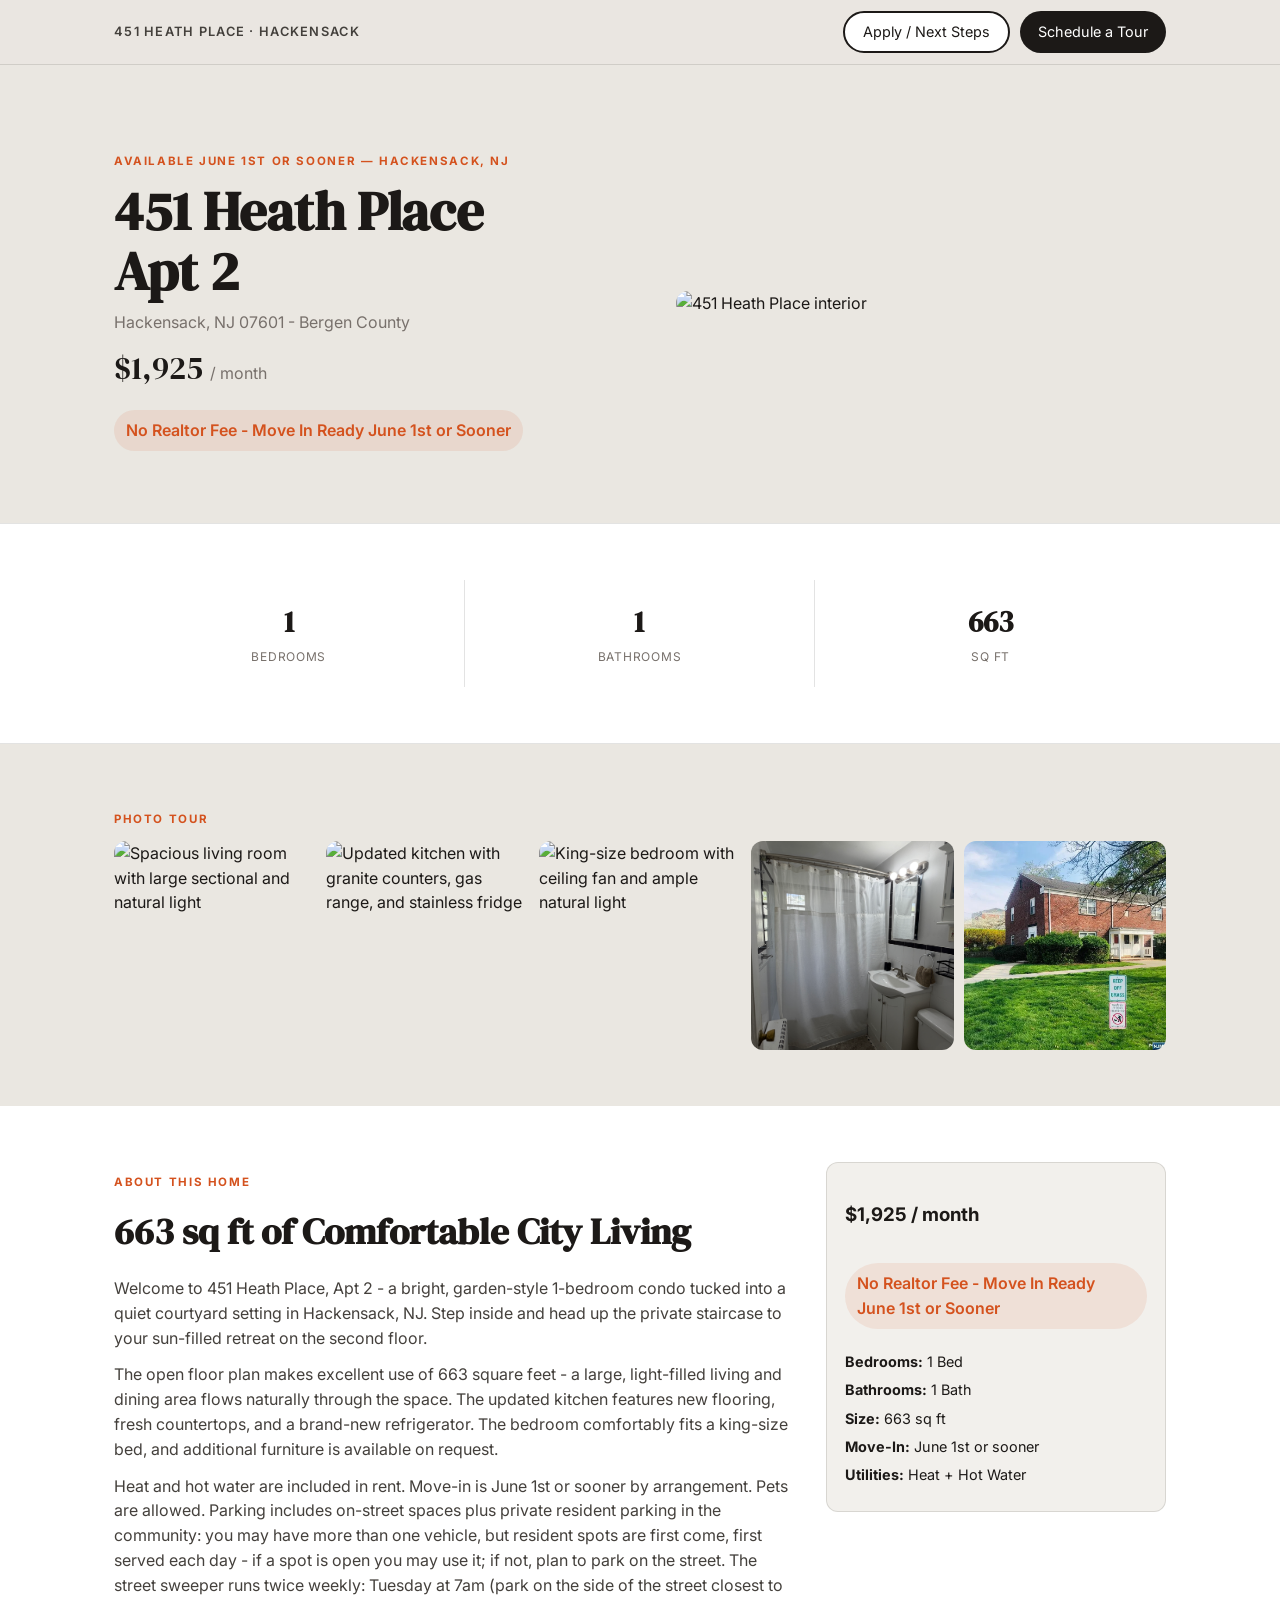
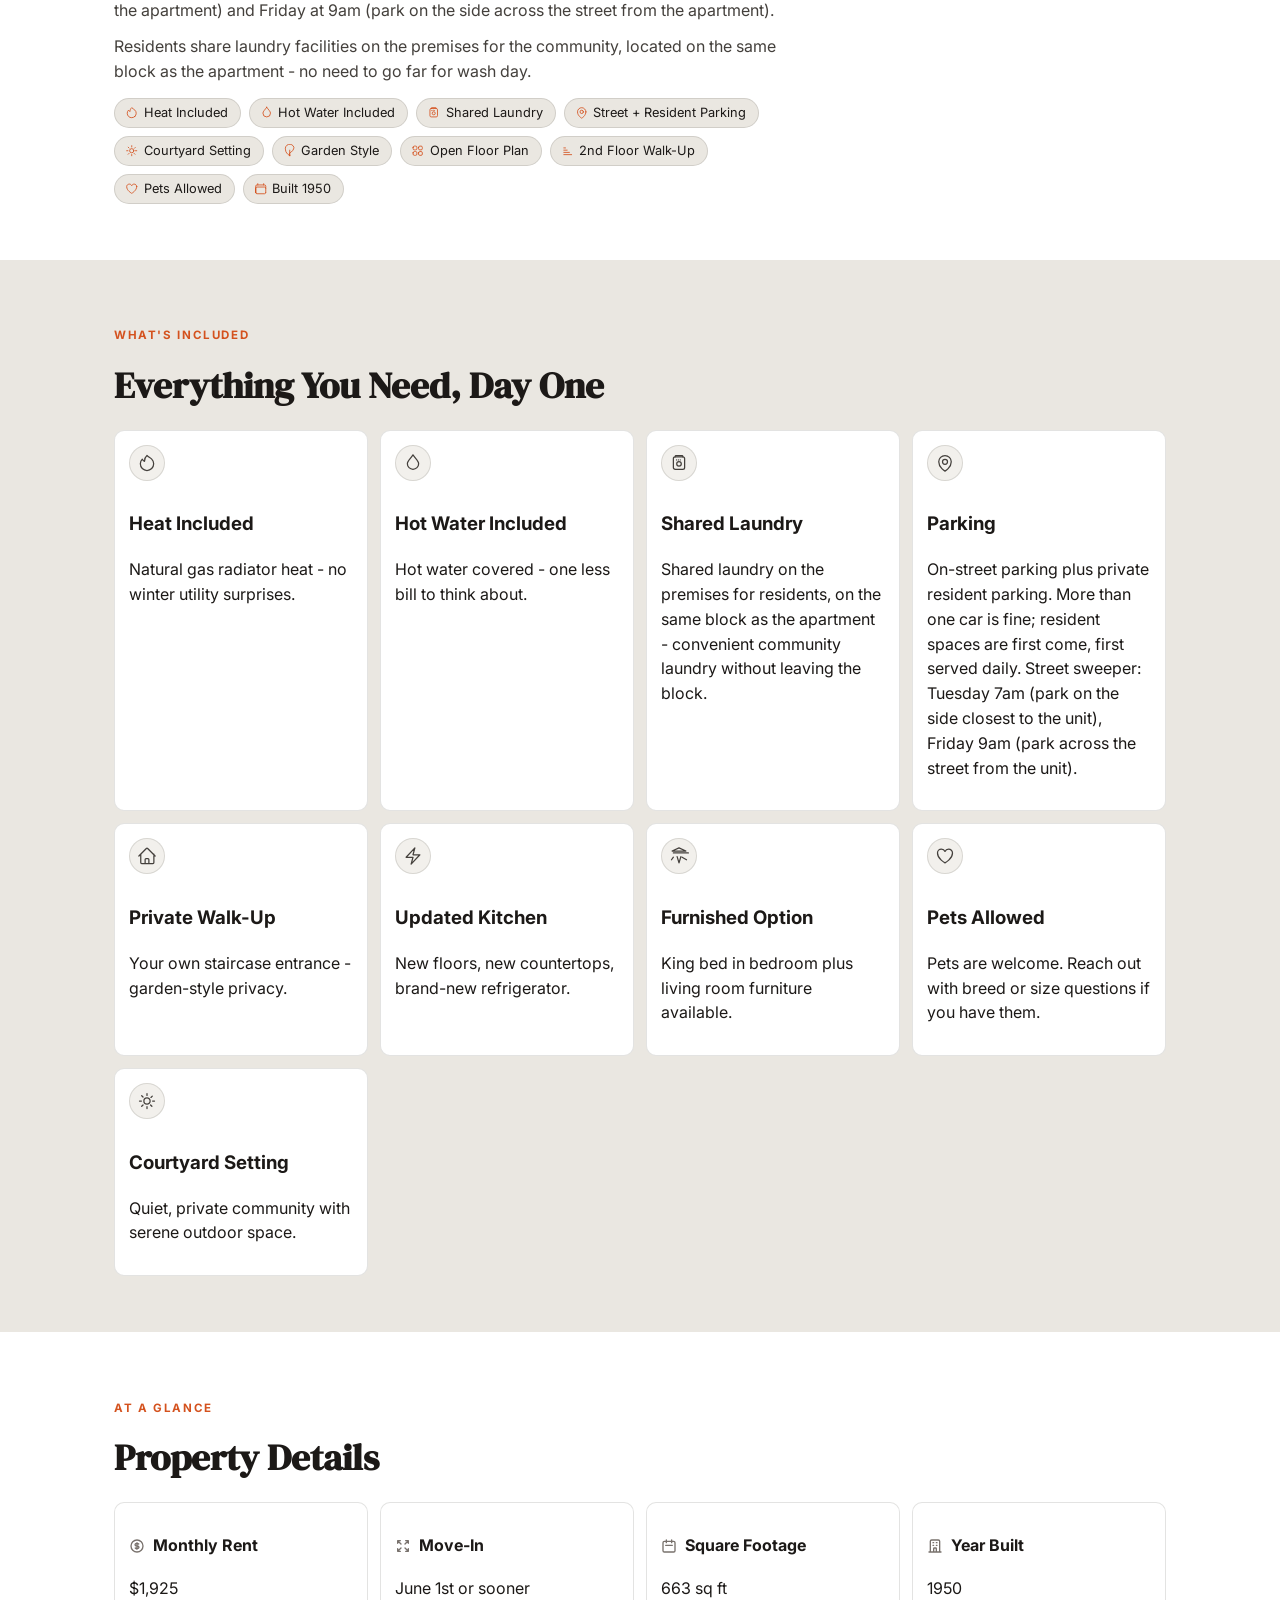
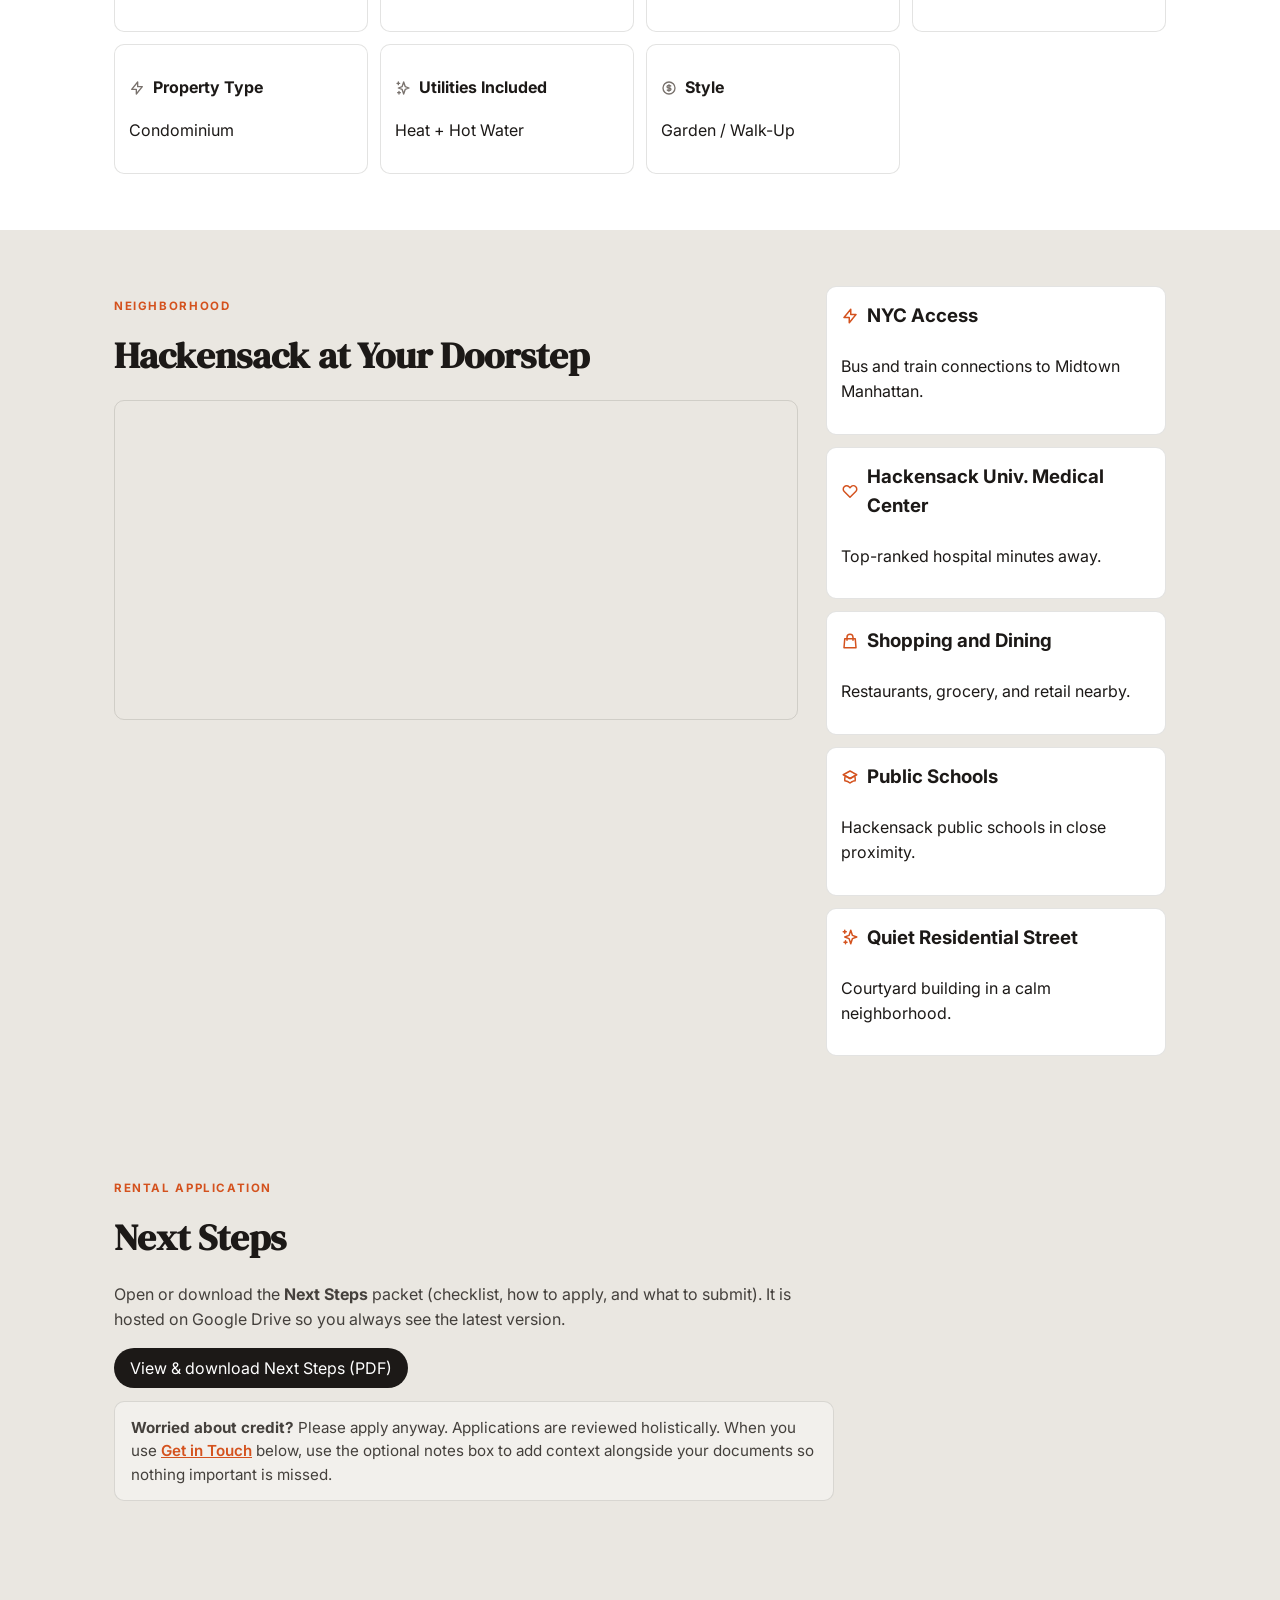
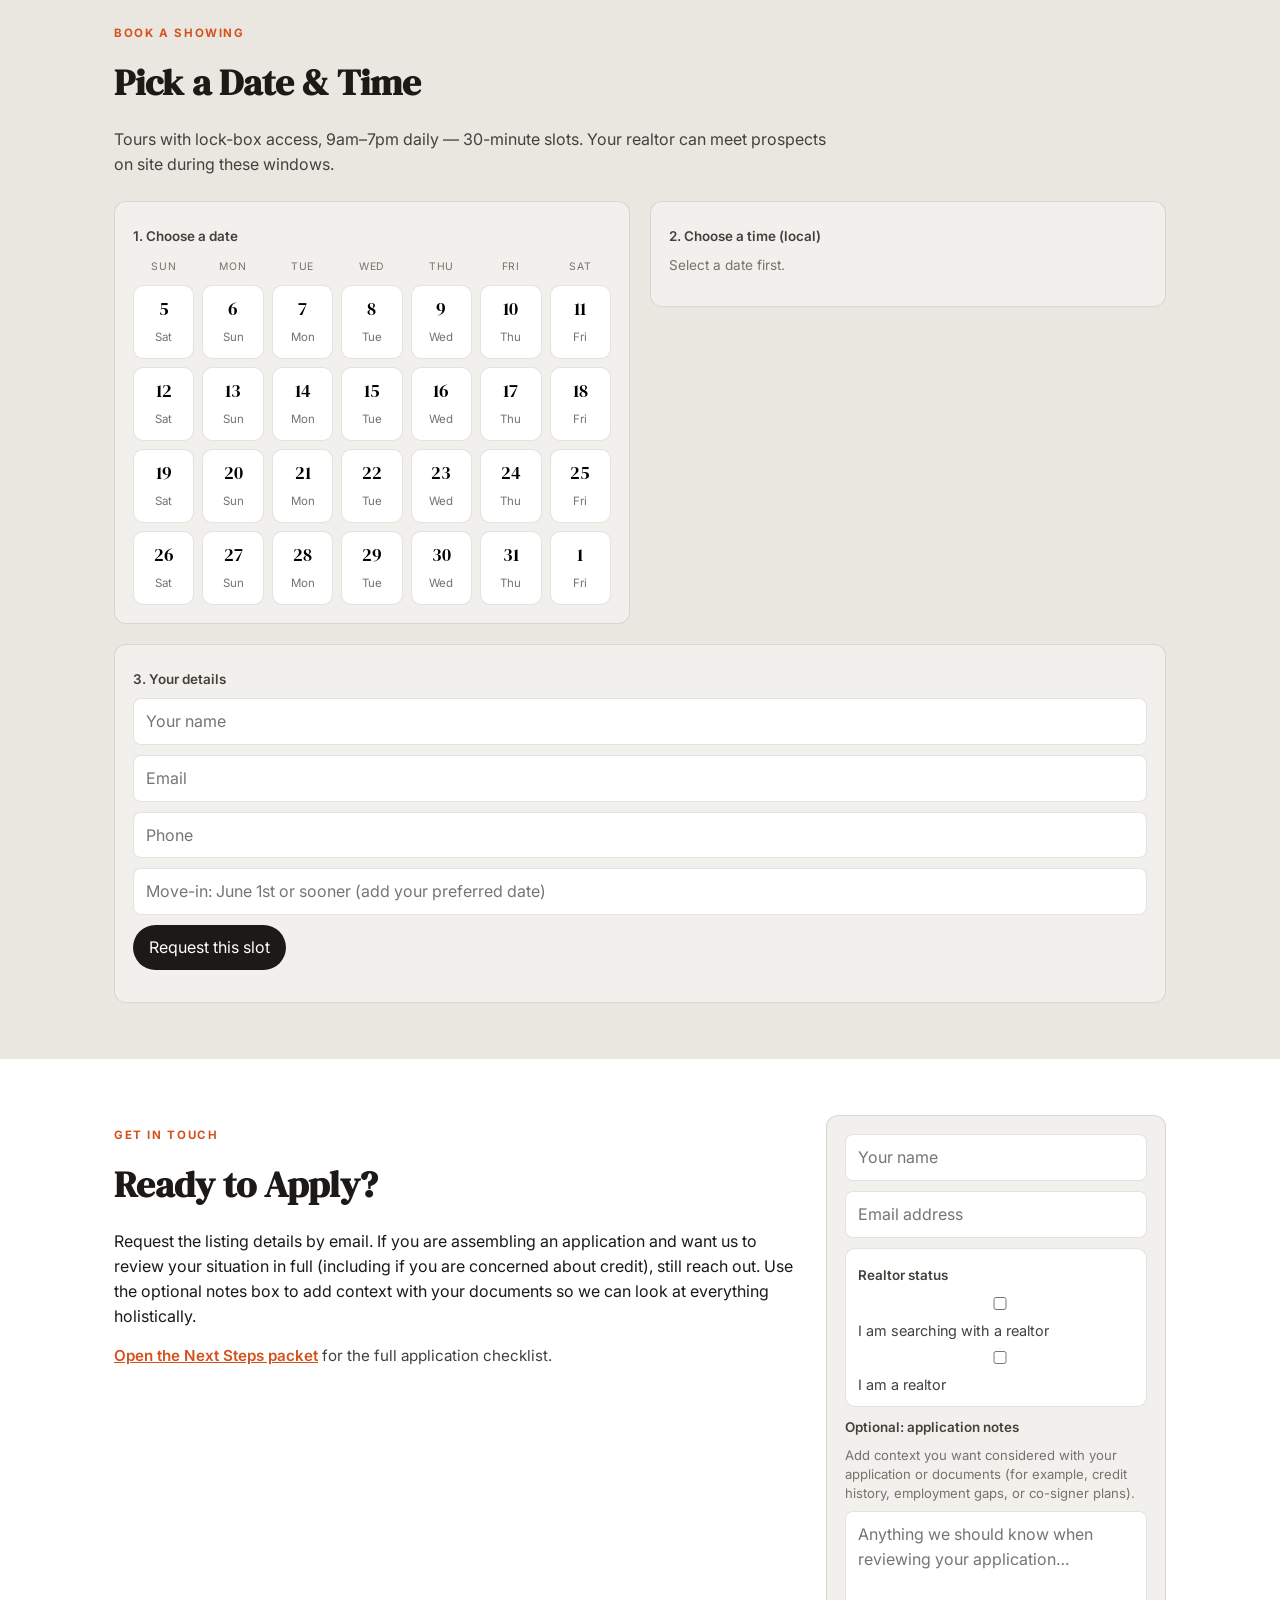
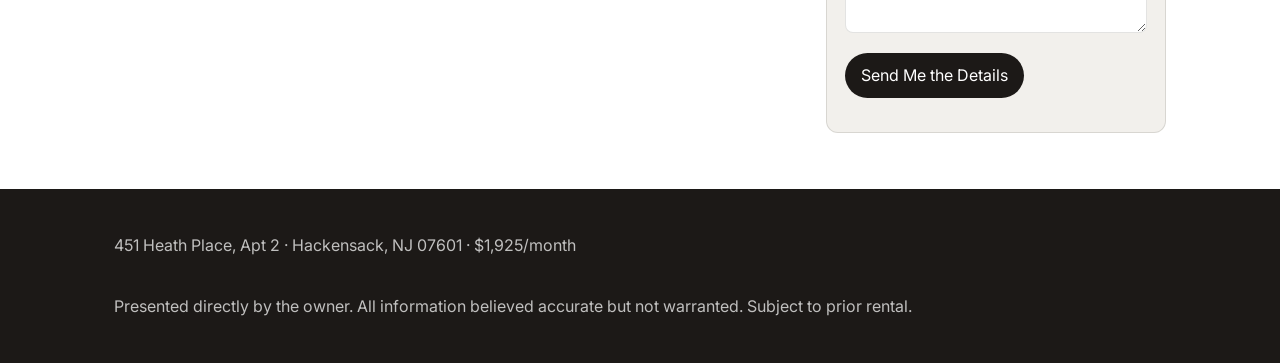
==== index.html @ 43ef0289 "Booking: surface Airtable errors, FormSubmit fallback, fix reveal observer. - Parse Worker/Airtable " ====
<!DOCTYPE html>
<html lang="en">
<head>
  <meta charset="UTF-8" />
  <meta name="viewport" content="width=device-width, initial-scale=1.0" />
  <title>451 Heath Place Apt 2 — Hackensack, NJ | 1BR for Rent</title>
  <meta name="description" content="1 bed / 1 bath rental in Hackensack, NJ. 663 sq ft at $1,925/mo." />
  <link rel="preconnect" href="https://fonts.googleapis.com" />
  <link rel="preconnect" href="https://fonts.gstatic.com" crossorigin />
  <link href="https://fonts.googleapis.com/css2?family=Inter:wght@300;400;500;600;700&family=DM+Serif+Display:ital@0;1&display=swap" rel="stylesheet" />
  <style>
:root {
  --cream: #eae7e1;
  --cream-mid: #f2f0ec;
  --white: #ffffff;
  --ink: #1c1917;
  --ink-mid: #44403c;
  --ink-muted: #78716c;
  --accent: #d4521e;
  --border: rgba(28, 25, 23, 0.12);
}

* { box-sizing: border-box; }
body {
  margin: 0;
  font-family: Inter, system-ui, sans-serif;
  background: var(--cream);
  color: var(--ink);
  line-height: 1.55;
}

.container { max-width: 1100px; margin: 0 auto; padding: 0 24px; }
.nav { position: sticky; top: 0; z-index: 5; background: rgba(234, 231, 225, 0.92); border-bottom: 1px solid var(--border); }
.nav-inner {
  min-height: 64px;
  display: flex;
  align-items: center;
  justify-content: space-between;
  gap: 16px;
  flex-wrap: wrap;
}
.nav-brand { font-size: 0.8rem; letter-spacing: 0.1em; text-transform: uppercase; color: var(--ink-mid); font-weight: 600; }
.nav-actions {
  display: flex;
  align-items: stretch;
  gap: 10px;
  flex-wrap: nowrap;
}
.nav-actions .btn {
  white-space: nowrap;
  display: inline-flex;
  align-items: center;
  justify-content: center;
  padding: 10px 18px;
  font-size: clamp(0.78rem, 0.35vw + 0.72rem, 0.9rem);
  line-height: 1.2;
  text-align: center;
}

section { padding: 56px 0; }
.hero { padding-top: 76px; }
.hero-grid { display: grid; grid-template-columns: 1.1fr 1fr; gap: 24px; align-items: center; }
.hero h1 { font-family: "DM Serif Display", serif; font-size: clamp(2rem, 5vw, 3.4rem); margin: 0 0 8px; line-height: 1.1; }
.subhead { color: var(--ink-muted); margin: 0 0 10px; }
.price { font-family: "DM Serif Display", serif; font-size: 2rem; margin: 0; }
.price span { font-family: Inter, system-ui, sans-serif; font-size: 1rem; color: var(--ink-muted); }
.offer, .offer-sm { display: inline-block; background: rgba(212, 82, 30, 0.1); color: var(--accent); padding: 8px 12px; border-radius: 999px; font-weight: 600; }
.hero-image img, .photo-grid img { width: 100%; height: 100%; object-fit: cover; border-radius: 12px; }

/* Animation primitives restored from original page */
.reveal {
  opacity: 0;
  transform: translateY(24px);
  transition: opacity .75s cubic-bezier(.16,1,.3,1), transform .75s cubic-bezier(.16,1,.3,1);
}
.reveal.visible { opacity: 1; transform: translateY(0); }
.reveal-delay-1 { transition-delay: .08s; }
.reveal-delay-2 { transition-delay: .16s; }
.reveal-delay-3 { transition-delay: .24s; }
.reveal-delay-4 { transition-delay: .32s; }

@keyframes heroFadeUp {
  from { opacity: 0; transform: translateY(20px); }
  to { opacity: 1; transform: translateY(0); }
}
@keyframes heroFadeIn {
  from { opacity: 0; }
  to { opacity: 1; }
}
.h-anim-1 { animation: heroFadeUp .8s cubic-bezier(.16,1,.3,1) .1s both; }
.h-anim-2 { animation: heroFadeUp .8s cubic-bezier(.16,1,.3,1) .22s both; }
.h-anim-3 { animation: heroFadeUp .8s cubic-bezier(.16,1,.3,1) .34s both; }
.h-anim-4 { animation: heroFadeUp .8s cubic-bezier(.16,1,.3,1) .46s both; }
.h-anim-img { animation: heroFadeIn 1.1s cubic-bezier(.16,1,.3,1) .2s both; }

.eyebrow { text-transform: uppercase; letter-spacing: 0.14em; font-size: 0.72rem; color: var(--accent); font-weight: 700; }
h2 { font-family: "DM Serif Display", serif; font-size: clamp(1.6rem, 3vw, 2.3rem); margin: 8px 0 16px; }

.stats { background: var(--white); border-top: 1px solid var(--border); border-bottom: 1px solid var(--border); }
.stats-grid { display: grid; grid-template-columns: repeat(3, 1fr); text-align: center; }
.stats-grid article { padding: 20px 8px; border-right: 1px solid var(--border); }
.stats-grid article:last-child { border-right: none; }
.stats-grid h3 { margin: 0; font-size: 1.8rem; font-family: "DM Serif Display", serif; }
.stats-grid p { margin: 4px 0 0; text-transform: uppercase; letter-spacing: 0.06em; font-size: 0.75rem; color: var(--ink-muted); }

.photo-grid { display: grid; grid-template-columns: repeat(5, 1fr); gap: 10px; }
.photo-cell { min-height: 150px; }

.alt { background: var(--white); }
.two-col { display: grid; grid-template-columns: 1fr 340px; gap: 28px; align-items: start; }
.card { background: var(--cream-mid); border: 1px solid var(--border); border-radius: 12px; padding: 18px; }
.stack p { margin: 0 0 12px; color: var(--ink-mid); }
.stack-note { margin: 12px 0 0; font-size: 0.95rem; color: var(--ink-mid); }
.stack-note a { color: var(--accent); font-weight: 600; }
.chips { display: flex; flex-wrap: wrap; gap: 8px; margin-top: 14px; }
.chip {
  display: inline-flex;
  align-items: center;
  gap: 0.4em;
  border: 1px solid var(--border);
  border-radius: 999px;
  padding: 6px 12px 6px 10px;
  font-size: 0.8rem;
  background: var(--cream);
  max-width: 100%;
}
.chip-icon {
  display: inline-flex;
  flex-shrink: 0;
  width: 1.05em;
  height: 1.05em;
  align-items: center;
  justify-content: center;
  color: var(--accent);
}
.chip-icon svg { width: 100%; height: 100%; }
.chip-text { line-height: 1.25; }
.stack-sm p { margin: 6px 0; font-size: 0.9rem; }

.feature-grid, .detail-grid, .location-list { display: grid; gap: 12px; }
.feature-grid { grid-template-columns: repeat(auto-fit, minmax(220px, 1fr)); }
.detail-grid { grid-template-columns: repeat(auto-fit, minmax(220px, 1fr)); }
.feature-card, .detail-card, .location-card {
  background: var(--white);
  border: 1px solid var(--border);
  border-radius: 10px;
  padding: 14px;
}
.feat-icon-wrap {
  width: 36px;
  height: 36px;
  border-radius: 999px;
  border: 1px solid var(--border);
  display: inline-flex;
  align-items: center;
  justify-content: center;
  margin-bottom: 10px;
  background: var(--cream-mid);
}
.feat-icon-wrap svg { width: 20px; height: 20px; color: var(--ink-mid); }
.detail-card strong { display: inline-flex; align-items: center; gap: 8px; }
.detail-icon { display: inline-flex; color: var(--ink-muted); }
.detail-icon svg { width: 16px; height: 16px; }
.location-card h3 { display: inline-flex; align-items: center; gap: 8px; margin: 0 0 8px; }
.loc-icon { display: inline-flex; color: var(--accent); }
.loc-icon svg { width: 18px; height: 18px; }

.map { width: 100%; min-height: 320px; border: 1px solid var(--border); border-radius: 10px; }
form input,
form textarea { width: 100%; margin-bottom: 10px; padding: 10px 12px; border-radius: 8px; border: 1px solid var(--border); font: inherit; }
form textarea { min-height: 96px; resize: vertical; }
.field-label { margin: 6px 0 8px; font-size: 0.84rem; font-weight: 600; color: var(--ink-mid); }
.field-hint { margin: 0 0 8px; font-size: 0.82rem; color: var(--ink-muted); line-height: 1.45; }
.application-context-block { margin-bottom: 4px; }
.next-steps-actions { margin: 8px 0 20px; }
.application-credit-note {
  max-width: 720px;
  margin: 0;
  padding: 14px 16px;
  border-radius: 10px;
  border: 1px solid var(--border);
  background: var(--cream-mid);
  color: var(--ink-mid);
  font-size: 0.95rem;
}
.application-credit-note a { color: var(--accent); font-weight: 600; }
.realtor-options { border: 1px solid var(--border); border-radius: 10px; padding: 10px 12px; margin-bottom: 10px; background: var(--white); }
.realtor-options label { display: block; font-size: 0.9rem; margin-bottom: 6px; color: var(--ink-mid); }
.realtor-options label:last-child { margin-bottom: 0; }
.realtor-options input[type="checkbox"] { margin-right: 8px; }
.realtor-contact-fields { border: 1px solid var(--border); border-radius: 10px; padding: 10px 12px; margin-bottom: 10px; background: var(--white); }
.hidden { display: none; }

.btn {
  border: none;
  border-radius: 999px;
  font-weight: 600;
  padding: 10px 16px;
  text-decoration: none;
  cursor: pointer;
  font: inherit;
}
.btn-dark {
  background: var(--ink);
  color: var(--white);
}
.btn-dark:hover { background: #292524; }
.btn-outline {
  background: var(--white);
  color: var(--ink);
  border: 2px solid var(--ink);
}
.btn-outline:hover {
  background: var(--cream-mid);
  border-color: var(--ink-mid);
  color: var(--ink-mid);
}

/* Showing scheduler */
.booking-lede { color: var(--ink-mid); margin: 0 0 24px; max-width: 720px; }
.booking-layout {
  display: grid;
  grid-template-columns: 1fr 1fr;
  gap: 20px;
  align-items: start;
}
.booking-form-card { grid-column: 1 / -1; }
.booking-calendar-card,
.booking-slots-card,
.booking-form-card { min-width: 0; }
.booking-date-grid {
  display: grid;
  grid-template-columns: repeat(7, 1fr);
  gap: 8px;
}
.booking-date-grid .booking-dow {
  font-size: 0.65rem;
  text-transform: uppercase;
  letter-spacing: 0.08em;
  color: var(--ink-muted);
  text-align: center;
  padding: 4px 0 2px;
}
.booking-date-btn {
  border: 1px solid var(--border);
  border-radius: 10px;
  background: var(--white);
  padding: 10px 6px;
  cursor: pointer;
  font: inherit;
  transition: border-color .2s, background .2s;
}
.booking-date-btn:hover { border-color: var(--accent); }
.booking-date-btn.selected {
  border-color: var(--accent);
  background: rgba(212, 82, 30, 0.08);
  font-weight: 600;
}
.booking-date-btn .booking-day-num { display: block; font-size: 1.1rem; font-family: "DM Serif Display", serif; }
.booking-date-btn .booking-day-wd { font-size: 0.72rem; color: var(--ink-muted); }
.booking-slot-grid {
  display: grid;
  grid-template-columns: repeat(auto-fill, minmax(120px, 1fr));
  gap: 8px;
}
.booking-slot-btn {
  border: 1px solid var(--border);
  border-radius: 999px;
  background: var(--white);
  padding: 8px 12px;
  cursor: pointer;
  font-size: 0.85rem;
  transition: border-color .2s, background .2s;
}
.booking-slot-btn:hover { border-color: var(--accent); }
.booking-slot-btn.selected {
  border-color: var(--accent);
  background: var(--ink);
  color: var(--white);
}
.booking-hint { font-size: 0.85rem; color: var(--ink-muted); margin: 0 0 12px; }
.booking-status { margin-top: 12px; font-size: 0.9rem; color: var(--ink-mid); }
.booking-proxy-note {
  margin-top: 12px;
  font-size: 0.85rem;
  color: var(--ink-muted);
  padding: 10px 12px;
  border-radius: 8px;
  border: 1px dashed var(--border);
  background: var(--cream-mid);
}

footer { background: var(--ink); color: rgba(255, 255, 255, 0.72); padding: 28px 0; }
.footer-grid { display: grid; gap: 4px; }

@media (max-width: 900px) {
  .hero-grid, .two-col { grid-template-columns: 1fr; }
  .photo-grid { grid-template-columns: repeat(2, 1fr); }
  .stats-grid { grid-template-columns: 1fr; }
  .stats-grid article { border-right: none; border-bottom: 1px solid var(--border); }
  .stats-grid article:last-child { border-bottom: none; }
  .booking-layout { grid-template-columns: 1fr; }
  .booking-date-grid { grid-template-columns: repeat(4, 1fr); }
}

@media (max-width: 720px) {
  .nav-inner {
    flex-direction: column;
    align-items: stretch;
    gap: 12px;
    padding-top: 12px;
    padding-bottom: 12px;
  }
  .nav-brand { text-align: center; }
  .nav-actions {
    flex-direction: column;
    width: 100%;
    flex-wrap: nowrap;
  }
  .nav-actions .btn {
    width: 100%;
    min-height: 44px;
  }
}

@media (prefers-reduced-motion: reduce) {
  .reveal,
  .h-anim-1,
  .h-anim-2,
  .h-anim-3,
  .h-anim-4,
  .h-anim-img {
    animation: none !important;
    transition: none !important;
    opacity: 1 !important;
    transform: none !important;
  }
}

  </style>
</head>
<body>
  <nav class="nav">
    <div class="container nav-inner">
      <span class="nav-brand">451 Heath Place · Hackensack</span>
      <div class="nav-actions">
        <a class="btn btn-outline" href="#next-steps">Apply / Next Steps</a>
        <a class="btn btn-dark" href="#schedule-showing">Schedule a Tour</a>
      </div>
    </div>
  </nav>

  <section class="hero">
    <div class="container hero-grid">
      <div>
        <p class="eyebrow h-anim-1">Available June 1st or sooner — Hackensack, NJ</p>
        <h1 class="h-anim-2">451 Heath Place<br />Apt 2</h1>
        <p class="subhead h-anim-3">Hackensack, NJ 07601 - Bergen County</p>
        <p class="price h-anim-4">$1,925 <span>/ month</span></p>
        <p class="offer h-anim-4">No Realtor Fee - Move In Ready June 1st or Sooner</p>
      </div>
      <div class="hero-image h-anim-img">
        <img src="images/hero.jpg" alt="451 Heath Place interior" />
      </div>
    </div>
  </section>

  <section class="stats">
    <div class="container stats-grid reveal">
      <article><h3>1</h3><p>Bedrooms</p></article>
      <article><h3>1</h3><p>Bathrooms</p></article>
      <article><h3>663</h3><p>Sq Ft</p></article>
    </div>
  </section>

  <section>
    <div class="container">
      <p class="eyebrow">Photo Tour</p>
      <div class="photo-grid reveal reveal-delay-1"><div class="photo-cell"><img src="images/photo1.jpg" alt="Spacious living room with large sectional and natural light" /></div><div class="photo-cell"><img src="images/photo2.jpg" alt="Updated kitchen with granite counters, gas range, and stainless fridge" /></div><div class="photo-cell"><img src="images/photo3.jpg" alt="King-size bedroom with ceiling fan and ample natural light" /></div><div class="photo-cell"><img src="images/photo4.jpg" alt="Full bathroom with tub/shower, vanity, and classic black-and-white tile" /></div><div class="photo-cell"><img src="images/photo5.jpg" alt="Classic brick building exterior with lush courtyard lawn" /></div></div>
    </div>
  </section>

  <section class="alt">
    <div class="container two-col reveal">
      <div>
        <p class="eyebrow">About This Home</p>
        <h2>663 sq ft of Comfortable City Living</h2>
        <div class="stack"><p>Welcome to 451 Heath Place, Apt 2 - a bright, garden-style 1-bedroom condo tucked into a quiet courtyard setting in Hackensack, NJ. Step inside and head up the private staircase to your sun-filled retreat on the second floor.</p><p>The open floor plan makes excellent use of 663 square feet - a large, light-filled living and dining area flows naturally through the space. The updated kitchen features new flooring, fresh countertops, and a brand-new refrigerator. The bedroom comfortably fits a king-size bed, and additional furniture is available on request.</p><p>Heat and hot water are included in rent. Move-in is June 1st or sooner by arrangement. Pets are allowed. Parking includes on-street spaces plus private resident parking in the community: you may have more than one vehicle, but resident spots are first come, first served each day - if a spot is open you may use it; if not, plan to park on the street. The street sweeper runs twice weekly: Tuesday at 7am (park on the side of the street closest to the apartment) and Friday at 9am (park on the side across the street from the apartment).</p><p>Residents share laundry facilities on the premises for the community, located on the same block as the apartment - no need to go far for wash day.</p></div>
        <div class="chips"><span class="chip"><span class="chip-icon" aria-hidden="true"><svg xmlns="http://www.w3.org/2000/svg" fill="none" viewBox="0 0 24 24" stroke="currentColor" stroke-width="1.5"><path stroke-linecap="round" stroke-linejoin="round" d="M17.657 18.657A8 8 0 016.343 7.343S7 9 9 10c0-2 .5-5 2.986-7C14 5 16.09 5.777 17.656 7.343A7.975 7.975 0 0120 13a7.975 7.975 0 01-2.343 5.657z"/></svg></span><span class="chip-text">Heat Included</span></span><span class="chip"><span class="chip-icon" aria-hidden="true"><svg xmlns="http://www.w3.org/2000/svg" fill="none" viewBox="0 0 24 24" stroke="currentColor" stroke-width="1.5"><path stroke-linecap="round" stroke-linejoin="round" d="M12 2.25c-3 4.5-6.75 7.5-6.75 10.5a6.75 6.75 0 1013.5 0c0-3-3.75-6-6.75-10.5z"/></svg></span><span class="chip-text">Hot Water Included</span></span><span class="chip"><span class="chip-icon" aria-hidden="true"><svg xmlns="http://www.w3.org/2000/svg" fill="none" viewBox="0 0 24 24" stroke="currentColor" stroke-width="1.5"><path stroke-linecap="round" stroke-linejoin="round" d="M7.5 4.5h9A2.25 2.25 0 0118.75 6.75v10.5A2.25 2.25 0 0116.5 19.5h-9A2.25 2.25 0 015.25 17.25V6.75A2.25 2.25 0 017.5 4.5z"/><path stroke-linecap="round" stroke-linejoin="round" d="M7.5 4.5V3.75A.75.75 0 018.25 3h7.5a.75.75 0 01.75.75V4.5"/><circle cx="12" cy="13" r="2.75"/><path stroke-linecap="round" stroke-linejoin="round" d="M9 8.25h.008v.008H9V8.25zm2.25 0h.008v.008h-.008V8.25zm2.25 0h.008v.008h-.008V8.25z"/></svg></span><span class="chip-text">Shared Laundry</span></span><span class="chip"><span class="chip-icon" aria-hidden="true"><svg xmlns="http://www.w3.org/2000/svg" fill="none" viewBox="0 0 24 24" stroke="currentColor" stroke-width="1.5"><path stroke-linecap="round" stroke-linejoin="round" d="M15 10.5a3 3 0 11-6 0 3 3 0 016 0z"/><path stroke-linecap="round" stroke-linejoin="round" d="M19.5 10.5c0 7.142-7.5 11.25-7.5 11.25S4.5 17.642 4.5 10.5a7.5 7.5 0 1115 0z"/></svg></span><span class="chip-text">Street + Resident Parking</span></span><span class="chip"><span class="chip-icon" aria-hidden="true"><svg xmlns="http://www.w3.org/2000/svg" fill="none" viewBox="0 0 24 24" stroke="currentColor" stroke-width="1.5"><path stroke-linecap="round" stroke-linejoin="round" d="M12 3v2.25m6.364.886l-1.591 1.591M21 12h-2.25m-.886 6.364l-1.591-1.591M12 18.75V21m-4.773-4.227l-1.591 1.591M5.25 12H3m4.227-4.773L5.636 5.636M15.75 12a3.75 3.75 0 11-7.5 0 3.75 3.75 0 017.5 0z"/></svg></span><span class="chip-text">Courtyard Setting</span></span><span class="chip"><span class="chip-icon" aria-hidden="true"><svg xmlns="http://www.w3.org/2000/svg" fill="none" viewBox="0 0 24 24" stroke="currentColor" stroke-width="1.5"><path stroke-linecap="round" stroke-linejoin="round" d="M12 21c-4.5-3-7.5-6.75-7.5-10.5A7.5 7.5 0 0119.5 6c0 3.75-3 7.5-7.5 10.5z"/><path stroke-linecap="round" stroke-linejoin="round" d="M12 21V11"/></svg></span><span class="chip-text">Garden Style</span></span><span class="chip"><span class="chip-icon" aria-hidden="true"><svg xmlns="http://www.w3.org/2000/svg" fill="none" viewBox="0 0 24 24" stroke="currentColor" stroke-width="1.5"><path stroke-linecap="round" stroke-linejoin="round" d="M3.75 6A2.25 2.25 0 016 3.75h2.25A2.25 2.25 0 0110.5 6v2.25a2.25 2.25 0 01-2.25 2.25H6a2.25 2.25 0 01-2.25-2.25V6zM3.75 15.75A2.25 2.25 0 016 13.5h2.25a2.25 2.25 0 012.25 2.25V18a2.25 2.25 0 01-2.25 2.25H6A2.25 2.25 0 013.75 18v-2.25zM13.5 6a2.25 2.25 0 012.25-2.25H18A2.25 2.25 0 0120.25 6v2.25A2.25 2.25 0 0118 10.5h-2.25a2.25 2.25 0 01-2.25-2.25V6zM13.5 15.75a2.25 2.25 0 012.25-2.25H18a2.25 2.25 0 012.25 2.25V18A2.25 2.25 0 0118 20.25h-2.25A2.25 2.25 0 0113.5 18v-2.25z"/></svg></span><span class="chip-text">Open Floor Plan</span></span><span class="chip"><span class="chip-icon" aria-hidden="true"><svg xmlns="http://www.w3.org/2000/svg" fill="none" viewBox="0 0 24 24" stroke="currentColor" stroke-width="1.5"><path stroke-linecap="round" stroke-linejoin="round" d="M5 19h14M5 15h10M5 11h6M5 7h3"/></svg></span><span class="chip-text">2nd Floor Walk-Up</span></span><span class="chip"><span class="chip-icon" aria-hidden="true"><svg xmlns="http://www.w3.org/2000/svg" fill="none" viewBox="0 0 24 24" stroke="currentColor" stroke-width="1.5"><path stroke-linecap="round" stroke-linejoin="round" d="M21 8.25c0-2.485-2.099-4.5-4.688-4.5-1.935 0-3.597 1.126-4.312 2.733C11.285 4.876 9.623 3.75 7.688 3.75 5.1 3.75 3 5.765 3 8.25c0 7.22 9 12 9 12s9-4.78 9-12z"/></svg></span><span class="chip-text">Pets Allowed</span></span><span class="chip"><span class="chip-icon" aria-hidden="true"><svg xmlns="http://www.w3.org/2000/svg" fill="none" viewBox="0 0 24 24" stroke="currentColor" stroke-width="1.5"><path stroke-linecap="round" stroke-linejoin="round" d="M6.75 3v2.25M17.25 3v2.25M3 18.75V7.5a2.25 2.25 0 012.25-2.25h13.5A2.25 2.25 0 0121 7.5v11.25m-18 0A2.25 2.25 0 005.25 21h13.5a2.25 2.25 0 002.25-2.25m-18 0v-7.5A2.25 2.25 0 015.25 9h13.5a2.25 2.25 0 012.25 2.25m-18 0v7.5"/></svg></span><span class="chip-text">Built 1950</span></span></div>
      </div>
      <aside class="card">
        <h3>$1,925 / month</h3>
        <p class="offer-sm">No Realtor Fee - Move In Ready June 1st or Sooner</p>
        <div class="stack-sm"><p><strong>Bedrooms:</strong> 1 Bed</p><p><strong>Bathrooms:</strong> 1 Bath</p><p><strong>Size:</strong> 663 sq ft</p><p><strong>Move-In:</strong> June 1st or sooner</p><p><strong>Utilities:</strong> Heat + Hot Water</p></div>
      </aside>
    </div>
  </section>

  <section>
    <div class="container">
      <p class="eyebrow">What's Included</p>
      <h2>Everything You Need, Day One</h2>
      <div class="feature-grid reveal reveal-delay-1"><article class="feature-card"><div class="feat-icon-wrap"><svg xmlns="http://www.w3.org/2000/svg" fill="none" viewBox="0 0 24 24" stroke="currentColor" stroke-width="1.5"><path stroke-linecap="round" stroke-linejoin="round" d="M17.657 18.657A8 8 0 016.343 7.343S7 9 9 10c0-2 .5-5 2.986-7C14 5 16.09 5.777 17.656 7.343A7.975 7.975 0 0120 13a7.975 7.975 0 01-2.343 5.657z"/></svg></div><h3>Heat Included</h3><p>Natural gas radiator heat - no winter utility surprises.</p></article><article class="feature-card"><div class="feat-icon-wrap"><svg xmlns="http://www.w3.org/2000/svg" fill="none" viewBox="0 0 24 24" stroke="currentColor" stroke-width="1.5"><path stroke-linecap="round" stroke-linejoin="round" d="M12 2.25c-3 4.5-6.75 7.5-6.75 10.5a6.75 6.75 0 1013.5 0c0-3-3.75-6-6.75-10.5z"/></svg></div><h3>Hot Water Included</h3><p>Hot water covered - one less bill to think about.</p></article><article class="feature-card"><div class="feat-icon-wrap"><svg xmlns="http://www.w3.org/2000/svg" fill="none" viewBox="0 0 24 24" stroke="currentColor" stroke-width="1.5"><path stroke-linecap="round" stroke-linejoin="round" d="M7.5 4.5h9A2.25 2.25 0 0118.75 6.75v10.5A2.25 2.25 0 0116.5 19.5h-9A2.25 2.25 0 015.25 17.25V6.75A2.25 2.25 0 017.5 4.5z"/><path stroke-linecap="round" stroke-linejoin="round" d="M7.5 4.5V3.75A.75.75 0 018.25 3h7.5a.75.75 0 01.75.75V4.5"/><circle cx="12" cy="13" r="2.75"/><path stroke-linecap="round" stroke-linejoin="round" d="M9 8.25h.008v.008H9V8.25zm2.25 0h.008v.008h-.008V8.25zm2.25 0h.008v.008h-.008V8.25z"/></svg></div><h3>Shared Laundry</h3><p>Shared laundry on the premises for residents, on the same block as the apartment - convenient community laundry without leaving the block.</p></article><article class="feature-card"><div class="feat-icon-wrap"><svg xmlns="http://www.w3.org/2000/svg" fill="none" viewBox="0 0 24 24" stroke="currentColor" stroke-width="1.5"><path stroke-linecap="round" stroke-linejoin="round" d="M15 10.5a3 3 0 11-6 0 3 3 0 016 0z"/><path stroke-linecap="round" stroke-linejoin="round" d="M19.5 10.5c0 7.142-7.5 11.25-7.5 11.25S4.5 17.642 4.5 10.5a7.5 7.5 0 1115 0z"/></svg></div><h3>Parking</h3><p>On-street parking plus private resident parking. More than one car is fine; resident spaces are first come, first served daily. Street sweeper: Tuesday 7am (park on the side closest to the unit), Friday 9am (park across the street from the unit).</p></article><article class="feature-card"><div class="feat-icon-wrap"><svg xmlns="http://www.w3.org/2000/svg" fill="none" viewBox="0 0 24 24" stroke="currentColor" stroke-width="1.5"><path stroke-linecap="round" stroke-linejoin="round" d="M2.25 12l8.954-8.955c.44-.439 1.152-.439 1.591 0L21.75 12M4.5 9.75v10.125c0 .621.504 1.125 1.125 1.125H9.75v-4.875c0-.621.504-1.125 1.125-1.125h2.25c.621 0 1.125.504 1.125 1.125V21h4.875c.621 0 1.125-.504 1.125-1.125V9.75M8.25 21h8.25"/></svg></div><h3>Private Walk-Up</h3><p>Your own staircase entrance - garden-style privacy.</p></article><article class="feature-card"><div class="feat-icon-wrap"><svg xmlns="http://www.w3.org/2000/svg" fill="none" viewBox="0 0 24 24" stroke="currentColor" stroke-width="1.5"><path stroke-linecap="round" stroke-linejoin="round" d="M3.75 13.5l10.5-11.25L12 10.5h8.25L9.75 21.75 12 13.5H3.75z"/></svg></div><h3>Updated Kitchen</h3><p>New floors, new countertops, brand-new refrigerator.</p></article><article class="feature-card"><div class="feat-icon-wrap"><svg xmlns="http://www.w3.org/2000/svg" fill="none" viewBox="0 0 24 24" stroke="currentColor" stroke-width="1.5"><path stroke-linecap="round" stroke-linejoin="round" d="m21 16.5-5.25-3.048m-10.5 0L3 16.5m6.75-3.75L12 20.25l2.25-7.5m-9-4.5h18M3.75 6h16.5L12 2.25 3.75 6z"/></svg></div><h3>Furnished Option</h3><p>King bed in bedroom plus living room furniture available.</p></article><article class="feature-card"><div class="feat-icon-wrap"><svg xmlns="http://www.w3.org/2000/svg" fill="none" viewBox="0 0 24 24" stroke="currentColor" stroke-width="1.5"><path stroke-linecap="round" stroke-linejoin="round" d="M21 8.25c0-2.485-2.099-4.5-4.688-4.5-1.935 0-3.597 1.126-4.312 2.733C11.285 4.876 9.623 3.75 7.688 3.75 5.1 3.75 3 5.765 3 8.25c0 7.22 9 12 9 12s9-4.78 9-12z"/></svg></div><h3>Pets Allowed</h3><p>Pets are welcome. Reach out with breed or size questions if you have them.</p></article><article class="feature-card"><div class="feat-icon-wrap"><svg xmlns="http://www.w3.org/2000/svg" fill="none" viewBox="0 0 24 24" stroke="currentColor" stroke-width="1.5"><path stroke-linecap="round" stroke-linejoin="round" d="M12 3v2.25m6.364.886l-1.591 1.591M21 12h-2.25m-.886 6.364l-1.591-1.591M12 18.75V21m-4.773-4.227l-1.591 1.591M5.25 12H3m4.227-4.773L5.636 5.636M15.75 12a3.75 3.75 0 11-7.5 0 3.75 3.75 0 017.5 0z"/></svg></div><h3>Courtyard Setting</h3><p>Quiet, private community with serene outdoor space.</p></article></div>
    </div>
  </section>

  <section class="alt">
    <div class="container">
      <p class="eyebrow">At a Glance</p>
      <h2>Property Details</h2>
      <div class="detail-grid reveal reveal-delay-1"><article class="detail-card"><p><strong><span class="detail-icon"><svg xmlns="http://www.w3.org/2000/svg" fill="none" viewBox="0 0 24 24" stroke="currentColor"><path stroke-linecap="round" stroke-linejoin="round" stroke-width="2" d="M12 8c-1.657 0-3 .895-3 2s1.343 2 3 2 3 .895 3 2-1.343 2-3 2m0-8c1.11 0 2.08.402 2.599 1M12 8V7m0 1v8m0 0v1m0-1c-1.11 0-2.08-.402-2.599-1M21 12a9 9 0 11-18 0 9 9 0 0118 0z"/></svg></span>Monthly Rent</strong></p><p>$1,925</p></article><article class="detail-card"><p><strong><span class="detail-icon"><svg xmlns="http://www.w3.org/2000/svg" fill="none" viewBox="0 0 24 24" stroke="currentColor"><path stroke-linecap="round" stroke-linejoin="round" stroke-width="2" d="M4 8V4m0 0h4M4 4l5 5m11-1V4m0 0h-4m4 0l-5 5M4 16v4m0 0h4m-4 0l5-5m11 5l-5-5m5 5v-4m0 4h-4"/></svg></span>Move-In</strong></p><p>June 1st or sooner</p></article><article class="detail-card"><p><strong><span class="detail-icon"><svg xmlns="http://www.w3.org/2000/svg" fill="none" viewBox="0 0 24 24" stroke="currentColor"><path stroke-linecap="round" stroke-linejoin="round" stroke-width="2" d="M8 7V3m8 4V3m-9 8h10M5 21h14a2 2 0 002-2V7a2 2 0 00-2-2H5a2 2 0 00-2 2v12a2 2 0 002 2z"/></svg></span>Square Footage</strong></p><p>663 sq ft</p></article><article class="detail-card"><p><strong><span class="detail-icon"><svg xmlns="http://www.w3.org/2000/svg" fill="none" viewBox="0 0 24 24" stroke="currentColor"><path stroke-linecap="round" stroke-linejoin="round" stroke-width="2" d="M19 21V5a2 2 0 00-2-2H7a2 2 0 00-2 2v16m14 0h2m-2 0h-5m-9 0H3m2 0h5M9 7h1m-1 4h1m4-4h1m-1 4h1m-5 10v-5a1 1 0 011-1h2a1 1 0 011 1v5m-4 0h4"/></svg></span>Year Built</strong></p><p>1950</p></article><article class="detail-card"><p><strong><span class="detail-icon"><svg xmlns="http://www.w3.org/2000/svg" fill="none" viewBox="0 0 24 24" stroke="currentColor"><path stroke-linecap="round" stroke-linejoin="round" stroke-width="2" d="M13 10V3L4 14h7v7l9-11h-7z"/></svg></span>Property Type</strong></p><p>Condominium</p></article><article class="detail-card"><p><strong><span class="detail-icon"><svg xmlns="http://www.w3.org/2000/svg" fill="none" viewBox="0 0 24 24" stroke="currentColor"><path stroke-linecap="round" stroke-linejoin="round" stroke-width="2" d="M5 3v4M3 5h4M6 17v4m-2-2h4m5-16l2.286 6.857L21 12l-5.714 2.143L13 21l-2.286-6.857L5 12l5.714-2.143L13 3z"/></svg></span>Utilities Included</strong></p><p>Heat + Hot Water</p></article><article class="detail-card"><p><strong><span class="detail-icon"><svg xmlns="http://www.w3.org/2000/svg" fill="none" viewBox="0 0 24 24" stroke="currentColor"><path stroke-linecap="round" stroke-linejoin="round" stroke-width="2" d="M12 8c-1.657 0-3 .895-3 2s1.343 2 3 2 3 .895 3 2-1.343 2-3 2m0-8c1.11 0 2.08.402 2.599 1M12 8V7m0 1v8m0 0v1m0-1c-1.11 0-2.08-.402-2.599-1M21 12a9 9 0 11-18 0 9 9 0 0118 0z"/></svg></span>Style</strong></p><p>Garden / Walk-Up</p></article></div>
    </div>
  </section>

  <section>
    <div class="container two-col reveal">
      <div>
        <p class="eyebrow">Neighborhood</p>
        <h2>Hackensack at Your Doorstep</h2>
        <iframe class="map" title="map" loading="lazy" allowfullscreen src="https://maps.google.com/maps?q=451+Heath+Place+Hackensack+NJ+07601&output=embed"></iframe>
      </div>
      <div class="location-list"><article class="location-card"><h3><span class="loc-icon"><svg xmlns="http://www.w3.org/2000/svg" fill="none" viewBox="0 0 24 24" stroke="currentColor"><path stroke-linecap="round" stroke-linejoin="round" stroke-width="2" d="M13 10V3L4 14h7v7l9-11h-7z"/></svg></span>NYC Access</h3><p>Bus and train connections to Midtown Manhattan.</p></article><article class="location-card"><h3><span class="loc-icon"><svg xmlns="http://www.w3.org/2000/svg" fill="none" viewBox="0 0 24 24" stroke="currentColor"><path stroke-linecap="round" stroke-linejoin="round" stroke-width="2" d="M4.318 6.318a4.5 4.5 0 000 6.364L12 20.364l7.682-7.682a4.5 4.5 0 00-6.364-6.364L12 7.636l-1.318-1.318a4.5 4.5 0 00-6.364 0z"/></svg></span>Hackensack Univ. Medical Center</h3><p>Top-ranked hospital minutes away.</p></article><article class="location-card"><h3><span class="loc-icon"><svg xmlns="http://www.w3.org/2000/svg" fill="none" viewBox="0 0 24 24" stroke="currentColor"><path stroke-linecap="round" stroke-linejoin="round" stroke-width="2" d="M16 11V7a4 4 0 00-8 0v4M5 9h14l1 12H4L5 9z"/></svg></span>Shopping and Dining</h3><p>Restaurants, grocery, and retail nearby.</p></article><article class="location-card"><h3><span class="loc-icon"><svg xmlns="http://www.w3.org/2000/svg" fill="none" viewBox="0 0 24 24" stroke="currentColor"><path stroke-linecap="round" stroke-linejoin="round" stroke-width="2" d="M12 14l9-5-9-5-9 5 9 5z"/><path stroke-linecap="round" stroke-linejoin="round" stroke-width="2" d="M12 14l6.16-3.422a12.083 12.083 0 01.665 6.479A11.952 11.952 0 0012 20.055a11.952 11.952 0 00-6.824-2.998 12.078 12.078 0 01.665-6.479L12 14z"/></svg></span>Public Schools</h3><p>Hackensack public schools in close proximity.</p></article><article class="location-card"><h3><span class="loc-icon"><svg xmlns="http://www.w3.org/2000/svg" fill="none" viewBox="0 0 24 24" stroke="currentColor"><path stroke-linecap="round" stroke-linejoin="round" stroke-width="2" d="M5 3v4M3 5h4M6 17v4m-2-2h4m5-16l2.286 6.857L21 12l-5.714 2.143L13 21l-2.286-6.857L5 12l5.714-2.143L13 3z"/></svg></span>Quiet Residential Street</h3><p>Courtyard building in a calm neighborhood.</p></article></div>
    </div>
  </section>

  <section id="next-steps">
    <div class="container">
      <p class="eyebrow">Rental Application</p>
      <h2>Next Steps</h2>
      <p class="booking-lede">Open or download the <strong>Next Steps</strong> packet (checklist, how to apply, and what to submit). It is hosted on Google Drive so you always see the latest version.</p>
      <div class="next-steps-actions reveal">
        <a class="btn btn-dark" href="https://drive.google.com/file/d/1NwJDSIv0h8e-ZndqL5YvrEXStECKfalr/view?usp=sharing" target="_blank" rel="noopener noreferrer">View &amp; download Next Steps (PDF)</a>
      </div>
      <p class="application-credit-note reveal reveal-delay-1"><strong>Worried about credit?</strong> Please apply anyway. Applications are reviewed holistically. When you use <a href="#contact">Get in Touch</a> below, use the optional notes box to add context alongside your documents so nothing important is missed.</p>
    </div>
  </section>

  <section id="schedule-showing">
    <div class="container">
      <p class="eyebrow">Book a Showing</p>
      <h2>Pick a Date &amp; Time</h2>
      <p class="booking-lede">Tours with lock-box access, 9am–7pm daily — 30-minute slots. Your realtor can meet prospects on site during these windows.</p>
      <div id="bookingSchedule" class="booking-layout reveal">
        <div class="booking-calendar-card card">
          <p class="field-label">1. Choose a date</p>
          <div id="bookingDateGrid" class="booking-date-grid" role="group" aria-label="Available dates"></div>
        </div>
        <div class="booking-slots-card card">
          <p class="field-label">2. Choose a time (local)</p>
          <p id="bookingSlotHint" class="booking-hint">Select a date first.</p>
          <div id="bookingSlotWrap" class="booking-slot-grid" role="group" aria-label="Time slots"></div>
        </div>
        <div class="booking-form-card card">
          <p class="field-label">3. Your details</p>
          <form id="bookingForm">
            <input type="text" id="bookingName" name="booking_name" placeholder="Your name" required autocomplete="name" />
            <input type="email" id="bookingEmail" name="booking_email" placeholder="Email" required autocomplete="email" />
            <input type="tel" id="bookingPhone" name="booking_phone" placeholder="Phone" required autocomplete="tel" />
            <input type="text" id="bookingMoveIn" name="move_in_preference" placeholder="Move-in: June 1st or sooner (add your preferred date)" required />
            <input type="hidden" id="bookingDateIso" name="showing_date_iso" value="" />
            <input type="hidden" id="bookingTimeLabel" name="showing_time_label" value="" />
            <button type="submit" class="btn btn-dark" id="bookingSubmitBtn">Request this slot</button>
            <p id="bookingProxyNote" class="booking-proxy-note hidden"></p>
            <p id="bookingStatus" class="booking-status" role="status"></p>
          </form>
        </div>
      </div>
    </div>
  </section>

  <section id="contact" class="alt">
    <div class="container two-col reveal">
      <div>
        <p class="eyebrow">Get in Touch</p>
        <h2>Ready to Apply?</h2>
        <p>Request the listing details by email. If you are assembling an application and want us to review your situation in full (including if you are concerned about credit), still reach out. Use the optional notes box to add context with your documents so we can look at everything holistically.</p>
        <p class="stack-note"><a href="#next-steps">Open the Next Steps packet</a> for the full application checklist.</p>
      </div>
      <div class="card">
        <form id="contactForm">
          <input type="text" name="name" placeholder="Your name" required />
          <input type="email" name="email" placeholder="Email address" required />
          <div class="realtor-options">
            <p class="field-label">Realtor status</p>
            <label><input type="checkbox" name="searching_with_realtor" id="searchingWithRealtor" /> I am searching with a realtor</label>
            <label><input type="checkbox" name="i_am_realtor" id="iAmRealtor" /> I am a realtor</label>
          </div>
          <div id="realtorContactFields" class="realtor-contact-fields hidden">
            <p class="field-label">Realtor contact information</p>
            <input type="text" name="realtor_name" id="realtorName" placeholder="Realtor name" />
            <input type="email" name="realtor_email" id="realtorEmail" placeholder="Realtor email" />
            <input type="tel" name="realtor_phone" id="realtorPhone" placeholder="Realtor phone (optional)" />
          </div>
          <div class="application-context-block">
            <p class="field-label">Optional: application notes</p>
            <p class="field-hint">Add context you want considered with your application or documents (for example, credit history, employment gaps, or co-signer plans).</p>
            <textarea name="application_context" id="applicationContext" rows="4" placeholder="Anything we should know when reviewing your application…"></textarea>
          </div>
          <button type="submit" class="btn btn-dark">Send Me the Details</button>
          <p id="formStatus"></p>
        </form>
      </div>
    </div>
  </section>

  <footer>
    <div class="container footer-grid">
      <p>451 Heath Place, Apt 2 · Hackensack, NJ 07601 · $1,925/month</p>
      <p>Presented directly by the owner. All information believed accurate but not warranted. Subject to prior rental.</p>
    </div>
  </footer>

  <script>
    const LISTING = {"id": "451-heath", "property": {"address_line1": "451 Heath Place", "unit": "Apt 2", "city": "Hackensack", "state": "NJ", "zip": "07601", "county": "Bergen County", "rent": 1925, "bedrooms": 1, "bathrooms": 1, "sqft": 663, "year_built": 1950, "property_type": "Condominium", "style": "Garden / 2nd Floor Walk-Up", "floor": "2nd floor walk-up", "available": "Available June 1st or sooner", "offer": "No Realtor Fee - Move In Ready June 1st or Sooner", "description_paragraphs": ["Welcome to 451 Heath Place, Apt 2 - a bright, garden-style 1-bedroom condo tucked into a quiet courtyard setting in Hackensack, NJ. Step inside and head up the private staircase to your sun-filled retreat on the second floor.", "The open floor plan makes excellent use of 663 square feet - a large, light-filled living and dining area flows naturally through the space. The updated kitchen features new flooring, fresh countertops, and a brand-new refrigerator. The bedroom comfortably fits a king-size bed, and additional furniture is available on request.", "Heat and hot water are included in rent. Move-in is June 1st or sooner by arrangement. Pets are allowed. Parking includes on-street spaces plus private resident parking in the community: you may have more than one vehicle, but resident spots are first come, first served each day - if a spot is open you may use it; if not, plan to park on the street. The street sweeper runs twice weekly: Tuesday at 7am (park on the side of the street closest to the apartment) and Friday at 9am (park on the side across the street from the apartment).", "Residents share laundry facilities on the premises for the community, located on the same block as the apartment - no need to go far for wash day."], "chips": ["Heat Included", "Hot Water Included", "Shared Laundry", "Street + Resident Parking", "Courtyard Setting", "Garden Style", "Open Floor Plan", "2nd Floor Walk-Up", "Pets Allowed", "Built 1950"], "features": [{"name": "Heat Included", "description": "Natural gas radiator heat - no winter utility surprises."}, {"name": "Hot Water Included", "description": "Hot water covered - one less bill to think about."}, {"name": "Shared Laundry", "description": "Shared laundry on the premises for residents, on the same block as the apartment - convenient community laundry without leaving the block."}, {"name": "Parking", "description": "On-street parking plus private resident parking. More than one car is fine; resident spaces are first come, first served daily. Street sweeper: Tuesday 7am (park on the side closest to the unit), Friday 9am (park across the street from the unit)."}, {"name": "Private Walk-Up", "description": "Your own staircase entrance - garden-style privacy."}, {"name": "Updated Kitchen", "description": "New floors, new countertops, brand-new refrigerator."}, {"name": "Furnished Option", "description": "King bed in bedroom plus living room furniture available."}, {"name": "Pets Allowed", "description": "Pets are welcome. Reach out with breed or size questions if you have them."}, {"name": "Courtyard Setting", "description": "Quiet, private community with serene outdoor space."}], "details": [{"key": "Monthly Rent", "value": "$1,925"}, {"key": "Move-In", "value": "June 1st or sooner"}, {"key": "Square Footage", "value": "663 sq ft"}, {"key": "Year Built", "value": "1950"}, {"key": "Property Type", "value": "Condominium"}, {"key": "Utilities Included", "value": "Heat + Hot Water"}, {"key": "Style", "value": "Garden / Walk-Up"}], "neighborhood": [{"name": "NYC Access", "description": "Bus and train connections to Midtown Manhattan."}, {"name": "Hackensack Univ. Medical Center", "description": "Top-ranked hospital minutes away."}, {"name": "Shopping and Dining", "description": "Restaurants, grocery, and retail nearby."}, {"name": "Public Schools", "description": "Hackensack public schools in close proximity."}, {"name": "Quiet Residential Street", "description": "Courtyard building in a calm neighborhood."}], "map_query": "451+Heath+Place+Hackensack+NJ+07601", "hero_alt": "451 Heath Place interior"}, "agent": {"name": "Roosevelt Hall", "title": "REALTOR", "brokerage": "Coldwell Banker Realty", "office_address": "50 Broadway, Hillsdale, NJ 07642", "mobile": "(201) 280-6333", "office": "(201) 599-1100", "profile_url": "https://www.realtor.com/realestateagents/5673e76b89a689010069dbc1"}, "site": {"lead_email": "elombe@swftstudios.com", "next_steps_url": "https://drive.google.com/file/d/1NwJDSIv0h8e-ZndqL5YvrEXStECKfalr/view?usp=sharing", "booking_proxy_url": "https://451-heath-booking-proxy.elombe.workers.dev", "airtable_base_id": "appx3jGQIAp1lzwW0", "airtable_table_id": "tblERKv4TuOnkYFRS", "site_url": "https://swftstudios.github.io/451-heath-listing/", "pdf_url": "https://swftstudios.github.io/451-heath-listing/listing-info.pdf", "disclaimer": "Presented directly by the owner. All information believed accurate but not warranted. Subject to prior rental."}, "assets": {"hero": "hero.jpg", "photos": [{"file": "photo1.jpg", "label": "LIVING ROOM", "alt": "Spacious living room with large sectional and natural light"}, {"file": "photo2.jpg", "label": "KITCHEN", "alt": "Updated kitchen with granite counters, gas range, and stainless fridge"}, {"file": "photo3.jpg", "label": "BEDROOM", "alt": "King-size bedroom with ceiling fan and ample natural light"}, {"file": "photo4.jpg", "label": "BATHROOM", "alt": "Full bathroom with tub/shower, vanity, and classic black-and-white tile"}, {"file": "photo5.jpg", "label": "EXTERIOR", "alt": "Classic brick building exterior with lush courtyard lawn"}]}, "theme": {"style": "cream-modern", "palette": {"ink": "#1c1917", "accent": "#d4521e", "cream": "#eae7e1", "cream_mid": "#f2f0ec", "white": "#ffffff", "muted": "#78716c", "light_ink": "#b4b0aa", "faint": "#8c8882"}}};
    const FS_ENDPOINT = `https://formsubmit.co/ajax/${LISTING.site.lead_email}`;

    function buildAutoReply(name, listing) {
      const nextSteps = listing.site.next_steps_url
        ? `Next Steps packet (Google Drive):
${listing.site.next_steps_url}

`
        : "";
      return `Hi ${name},

Thanks for your interest in ${listing.property.address_line1}, ${listing.property.unit}!

${nextSteps}Download the full property info sheet (PDF):
${listing.site.pdf_url}

Monthly Rent: $${listing.property.rent}
Offer: ${listing.property.offer}
Size: ${listing.property.sqft} sq ft
Beds/Baths: ${listing.property.bedrooms} / ${listing.property.bathrooms}

View listing:
${listing.site.site_url}`;
    }

    async function postToFormsubmit(payload) {
      const fd = new FormData();
      Object.entries(payload).forEach(([k, v]) => fd.append(k, v));
      fd.append("_captcha", "false");
      const response = await fetch(FS_ENDPOINT, {
        method: "POST",
        headers: { Accept: "application/json" },
        body: fd
      });
      return response.json();
    }

    document.getElementById("contactForm").addEventListener("submit", async (event) => {
      event.preventDefault();
      const form = event.target;
      const status = document.getElementById("formStatus");
      const button = form.querySelector("button");
      const searchingWithRealtor = document.getElementById("searchingWithRealtor");
      const iAmRealtor = document.getElementById("iAmRealtor");
      const realtorName = document.getElementById("realtorName");
      const realtorEmail = document.getElementById("realtorEmail");
      const hasRealtor = searchingWithRealtor.checked || iAmRealtor.checked;

      if (hasRealtor) {
        realtorName.required = true;
        realtorEmail.required = true;
        if (!form.reportValidity()) {
          return;
        }
      }

      button.disabled = true;
      button.textContent = "Sending...";

      try {
        const applicationContext = document.getElementById("applicationContext");
        await postToFormsubmit({
          _subject: `Listing Info Request - ${LISTING.property.address_line1}, ${LISTING.property.unit}`,
          name: form.name.value,
          email: form.email.value,
          searching_with_realtor: searchingWithRealtor.checked ? "Yes" : "No",
          i_am_realtor: iAmRealtor.checked ? "Yes" : "No",
          realtor_name: form.realtor_name.value || "",
          realtor_email: form.realtor_email.value || "",
          realtor_phone: form.realtor_phone.value || "",
          application_context: applicationContext ? applicationContext.value.trim() : "",
          _autoresponse: buildAutoReply(form.name.value, LISTING)
        });
        status.textContent = "Sent. Check your inbox.";
        form.reset();
        toggleRealtorContactFields();
      } catch (err) {
        status.textContent = "Send failed. Please try again.";
      } finally {
        button.disabled = false;
        button.textContent = "Send Me the Details";
      }
    });

    function toggleRealtorContactFields() {
      const searchingWithRealtor = document.getElementById("searchingWithRealtor");
      const iAmRealtor = document.getElementById("iAmRealtor");
      const wrapper = document.getElementById("realtorContactFields");
      const realtorName = document.getElementById("realtorName");
      const realtorEmail = document.getElementById("realtorEmail");
      const show = searchingWithRealtor.checked || iAmRealtor.checked;
      wrapper.classList.toggle("hidden", !show);
      realtorName.required = show;
      realtorEmail.required = show;
      if (!show) {
        realtorName.value = "";
        realtorEmail.value = "";
        document.getElementById("realtorPhone").value = "";
      }
    }

    document.getElementById("searchingWithRealtor").addEventListener("change", toggleRealtorContactFields);
    document.getElementById("iAmRealtor").addEventListener("change", toggleRealtorContactFields);

    const BOOKING_SLOT_MINUTES = (function buildSlots() {
      const out = [];
      for (let m = 9 * 60; m <= 18 * 60 + 30; m += 30) {
        out.push(m);
      }
      return out;
    })();

    function formatSlotLabel(totalMinutes) {
      const h = Math.floor(totalMinutes / 60);
      const mm = totalMinutes % 60;
      const d = new Date(2000, 0, 1, h, mm);
      return d.toLocaleTimeString(undefined, { hour: "numeric", minute: "2-digit" });
    }

    function isoDateLocal(d) {
      const y = d.getFullYear();
      const mo = String(d.getMonth() + 1).padStart(2, "0");
      const day = String(d.getDate()).padStart(2, "0");
      return `${y}-${mo}-${day}`;
    }

    function formatBookingProxyError(responseText) {
      if (!responseText || !String(responseText).trim()) {
        return "Unknown error from booking server.";
      }
      try {
        const data = JSON.parse(responseText);
        if (data.error === "Server misconfigured") {
          return "Server misconfigured (Airtable token missing on the Worker). Ask the site owner to run wrangler secret put AIRTABLE_TOKEN.";
        }
        if (data.error === "Missing required fields") {
          return "Missing required fields.";
        }
        if (Array.isArray(data.errors) && data.errors.length > 0) {
          const e = data.errors[0];
          if (e.error === "PUBLIC_API_BILLING_LIMIT_EXCEEDED") {
            return "Airtable API monthly limit reached. The workspace needs a higher plan or to wait until usage resets.";
          }
          if (e.error === "INVALID_PERMISSIONS_OR_MODEL_NOT_FOUND") {
            return "Airtable rejected the request (permissions or wrong base/table). Check the PAT scopes and table ID.";
          }
          return e.message || e.error || responseText.slice(0, 240);
        }
        if (typeof data.error === "string") {
          return data.error;
        }
      } catch (_) {
        /* not JSON */
      }
      return String(responseText).slice(0, 280);
    }

    function initBookingScheduler() {
      const grid = document.getElementById("bookingDateGrid");
      const slotWrap = document.getElementById("bookingSlotWrap");
      const slotHint = document.getElementById("bookingSlotHint");
      const form = document.getElementById("bookingForm");
      const statusEl = document.getElementById("bookingStatus");
      const proxyNote = document.getElementById("bookingProxyNote");
      const dateIsoInput = document.getElementById("bookingDateIso");
      const timeLabelInput = document.getElementById("bookingTimeLabel");
      const submitBtn = document.getElementById("bookingSubmitBtn");

      if (!grid || !form || !slotWrap || !slotHint) {
        return;
      }

      const proxyUrl = LISTING.site && LISTING.site.booking_proxy_url
        ? String(LISTING.site.booking_proxy_url).trim()
        : "";

      if (!proxyUrl) {
        if (proxyNote) {
          proxyNote.classList.remove("hidden");
          proxyNote.textContent =
            "Once the booking endpoint is deployed, requests save to Airtable automatically. Until then, use Get in Touch below — showings are generally available 9am–7pm daily (30-minute slots).";
        }
        if (submitBtn) {
          submitBtn.disabled = true;
        }
      }

      const today = new Date();
      today.setHours(0, 0, 0, 0);

      const dows = ["Sun", "Mon", "Tue", "Wed", "Thu", "Fri", "Sat"];
      dows.forEach((label) => {
        const el = document.createElement("div");
        el.className = "booking-dow";
        el.textContent = label;
        grid.appendChild(el);
      });

      let selectedDateBtn = null;
      let selectedSlotBtn = null;
      let selectedDate = null;

      function renderSlots() {
        slotWrap.innerHTML = "";
        if (!selectedDate) {
          return;
        }
        BOOKING_SLOT_MINUTES.forEach((mins) => {
          const label = formatSlotLabel(mins);
          const b = document.createElement("button");
          b.type = "button";
          b.className = "booking-slot-btn";
          b.textContent = label;
          b.addEventListener("click", () => {
            if (selectedSlotBtn) {
              selectedSlotBtn.classList.remove("selected");
            }
            b.classList.add("selected");
            selectedSlotBtn = b;
            timeLabelInput.value = label;
          });
          slotWrap.appendChild(b);
        });
      }

      const blockedDates = new Set();

      for (let i = 0; i < 28; i += 1) {
        const d = new Date(today);
        d.setDate(today.getDate() + i);
        const iso = isoDateLocal(d);
        if (blockedDates.has(iso)) {
          continue;
        }
        const btn = document.createElement("button");
        btn.type = "button";
        btn.className = "booking-date-btn";
        btn.dataset.iso = iso;
        btn.innerHTML =
          `<span class="booking-day-num">${d.getDate()}</span><span class="booking-day-wd">${dows[d.getDay()]}</span>`;
        btn.addEventListener("click", () => {
          if (selectedDateBtn) {
            selectedDateBtn.classList.remove("selected");
          }
          btn.classList.add("selected");
          selectedDateBtn = btn;
          selectedDate = btn.dataset.iso;
          dateIsoInput.value = selectedDate;
          if (selectedSlotBtn) {
            selectedSlotBtn.classList.remove("selected");
          }
          selectedSlotBtn = null;
          timeLabelInput.value = "";
          renderSlots();
          slotHint.textContent = `Times for ${selectedDate}`;
        });
        grid.appendChild(btn);
      }

      form.addEventListener("submit", async (event) => {
        event.preventDefault();
        statusEl.textContent = "";
        if (!proxyUrl) {
          statusEl.textContent = "Booking backend not configured yet.";
          return;
        }
        if (!dateIsoInput.value || !timeLabelInput.value) {
          statusEl.textContent = "Please choose a date and time.";
          return;
        }
        const payload = {
          name: document.getElementById("bookingName").value.trim(),
          email: document.getElementById("bookingEmail").value.trim(),
          phone: document.getElementById("bookingPhone").value.trim(),
          showingDate: dateIsoInput.value,
          showingTime: timeLabelInput.value,
          moveInPreference: document.getElementById("bookingMoveIn").value.trim()
        };
        submitBtn.disabled = true;
        submitBtn.textContent = "Sending…";
        const addr = `${LISTING.property.address_line1}, ${LISTING.property.unit}`;
        try {
          let responseText = "";
          let responseOk = false;
          try {
            const response = await fetch(proxyUrl, {
              method: "POST",
              headers: { "Content-Type": "application/json" },
              body: JSON.stringify(payload),
              mode: "cors"
            });
            responseText = await response.text();
            responseOk = response.ok;
          } catch (netErr) {
            responseText = netErr && netErr.message ? netErr.message : "Network error";
          }

          function resetBookingFormUi() {
            form.reset();
            dateIsoInput.value = "";
            timeLabelInput.value = "";
            if (selectedSlotBtn) {
              selectedSlotBtn.classList.remove("selected");
            }
            if (selectedDateBtn) {
              selectedDateBtn.classList.remove("selected");
            }
            selectedSlotBtn = null;
            selectedDateBtn = null;
            selectedDate = null;
            slotWrap.innerHTML = "";
            slotHint.textContent = "Select a date first.";
          }

          if (responseOk) {
            try {
              await postToFormsubmit({
                _subject: `Showing request - ${addr} - ${payload.showingDate} ${payload.showingTime}`,
                name: payload.name,
                email: payload.email,
                phone: payload.phone,
                showing_date: payload.showingDate,
                showing_time: payload.showingTime,
                move_in_preference: payload.moveInPreference,
                message: `Showing request for ${addr}. Date: ${payload.showingDate}. Time: ${payload.showingTime}. Move-in preference: ${payload.moveInPreference}.`
              });
            } catch (_) {
              /* Airtable saved; FormSubmit email is best-effort */
            }
            statusEl.textContent = "Requested. We'll confirm your showing soon.";
            resetBookingFormUi();
          } else {
            const detail = formatBookingProxyError(responseText);
            try {
              await postToFormsubmit({
                _subject: `[Showing request - calendar did not save] ${addr} - ${payload.showingDate} ${payload.showingTime}`,
                name: payload.name,
                email: payload.email,
                phone: payload.phone,
                showing_date: payload.showingDate,
                showing_time: payload.showingTime,
                move_in_preference: payload.moveInPreference,
                calendar_error: detail,
                raw_response: responseText.slice(0, 4000),
                message: `Calendar/Airtable save failed.\n${detail}\n\nProperty: ${addr}\nDate: ${payload.showingDate}\nTime: ${payload.showingTime}\nMove-in: ${payload.moveInPreference}`
              });
              statusEl.textContent =
                "The booking calendar could not save this slot (" +
                detail +
                "). Your request was emailed to us and we will follow up.";
              resetBookingFormUi();
            } catch {
              statusEl.textContent =
                "Could not save your request (" +
                detail +
                "). Please use Get in Touch below.";
            }
          }
        } catch (err) {
          statusEl.textContent = "Could not save your request. Try again or use Get in Touch.";
        } finally {
          submitBtn.disabled = !proxyUrl;
          submitBtn.textContent = "Request this slot";
        }
      });
    }

    initBookingScheduler();

    const revealObserver = new IntersectionObserver((entries, observer) => {
      entries.forEach((entry) => {
        if (entry.isIntersecting) {
          entry.target.classList.add("visible");
          observer.unobserve(entry.target);
        }
      });
    }, { threshold: 0.12 });

    document.querySelectorAll(".reveal").forEach((element) => revealObserver.observe(element));
  </script>
</body>
</html>
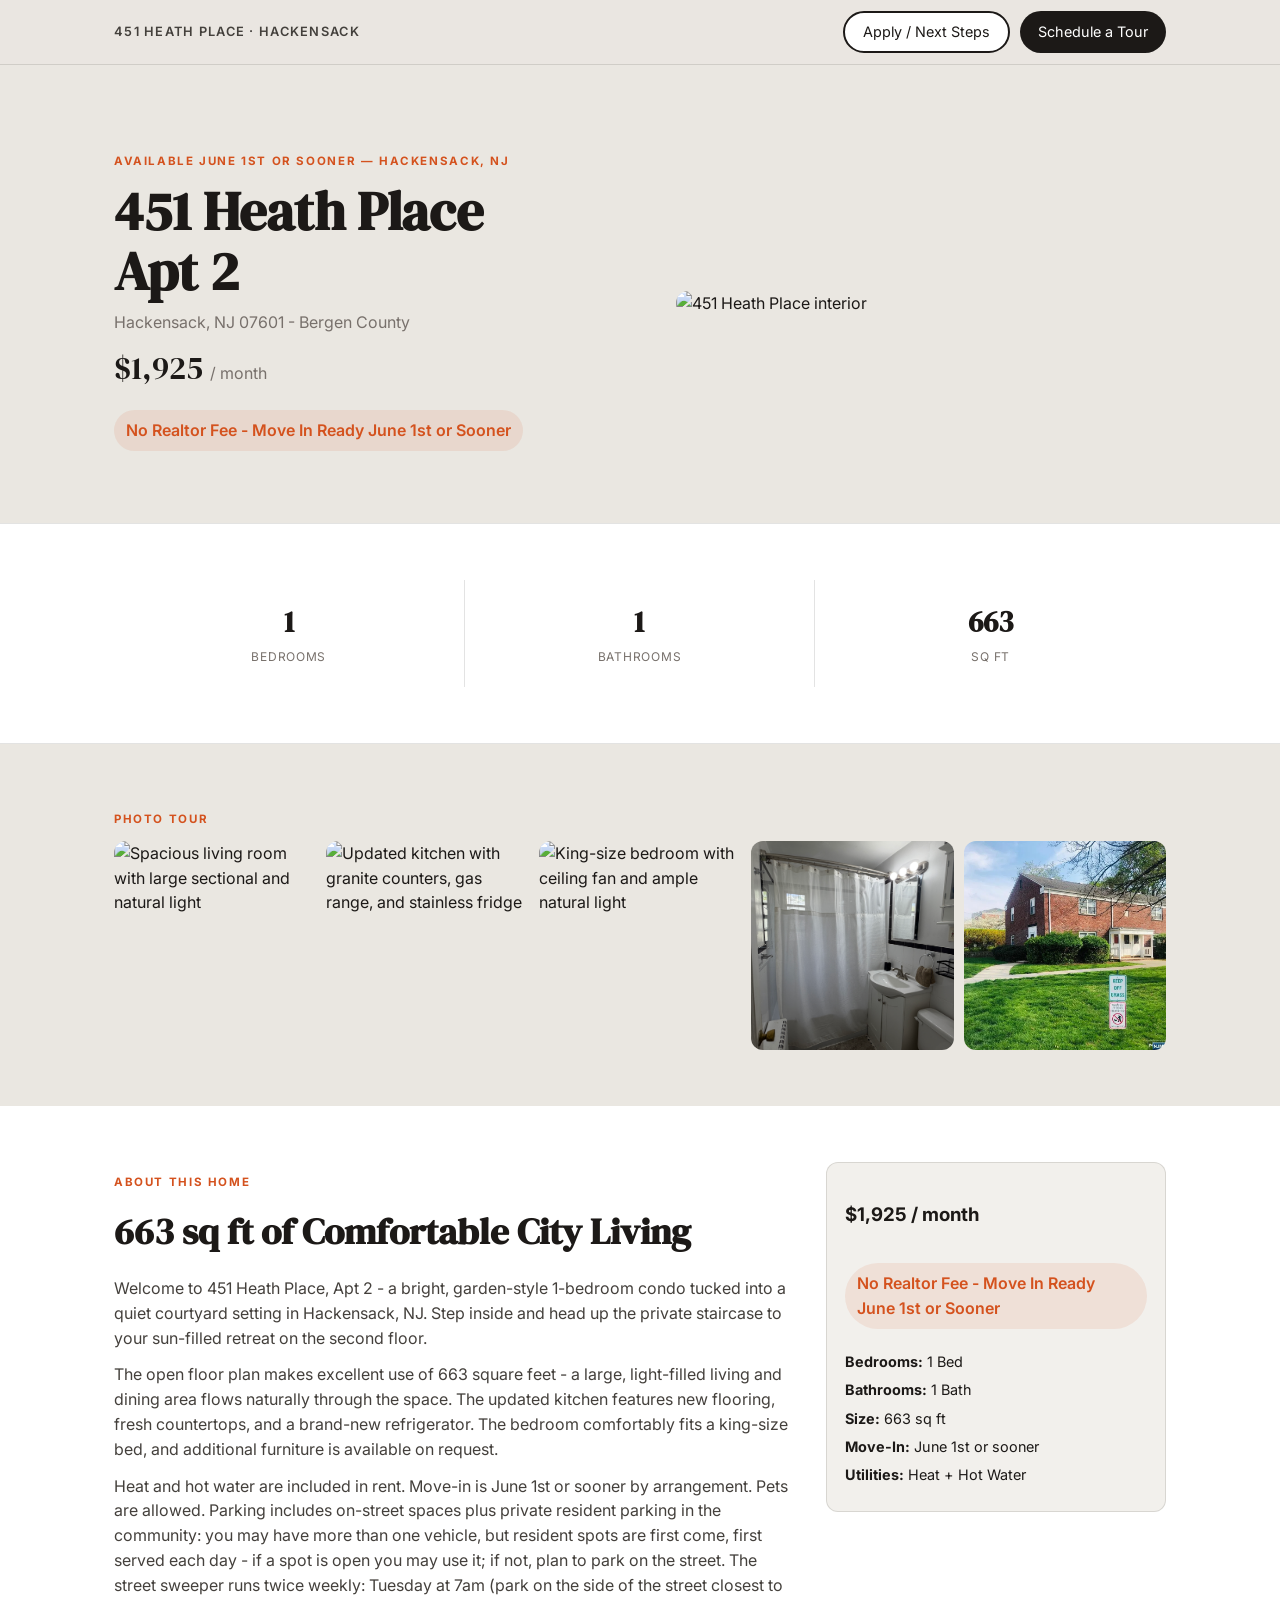
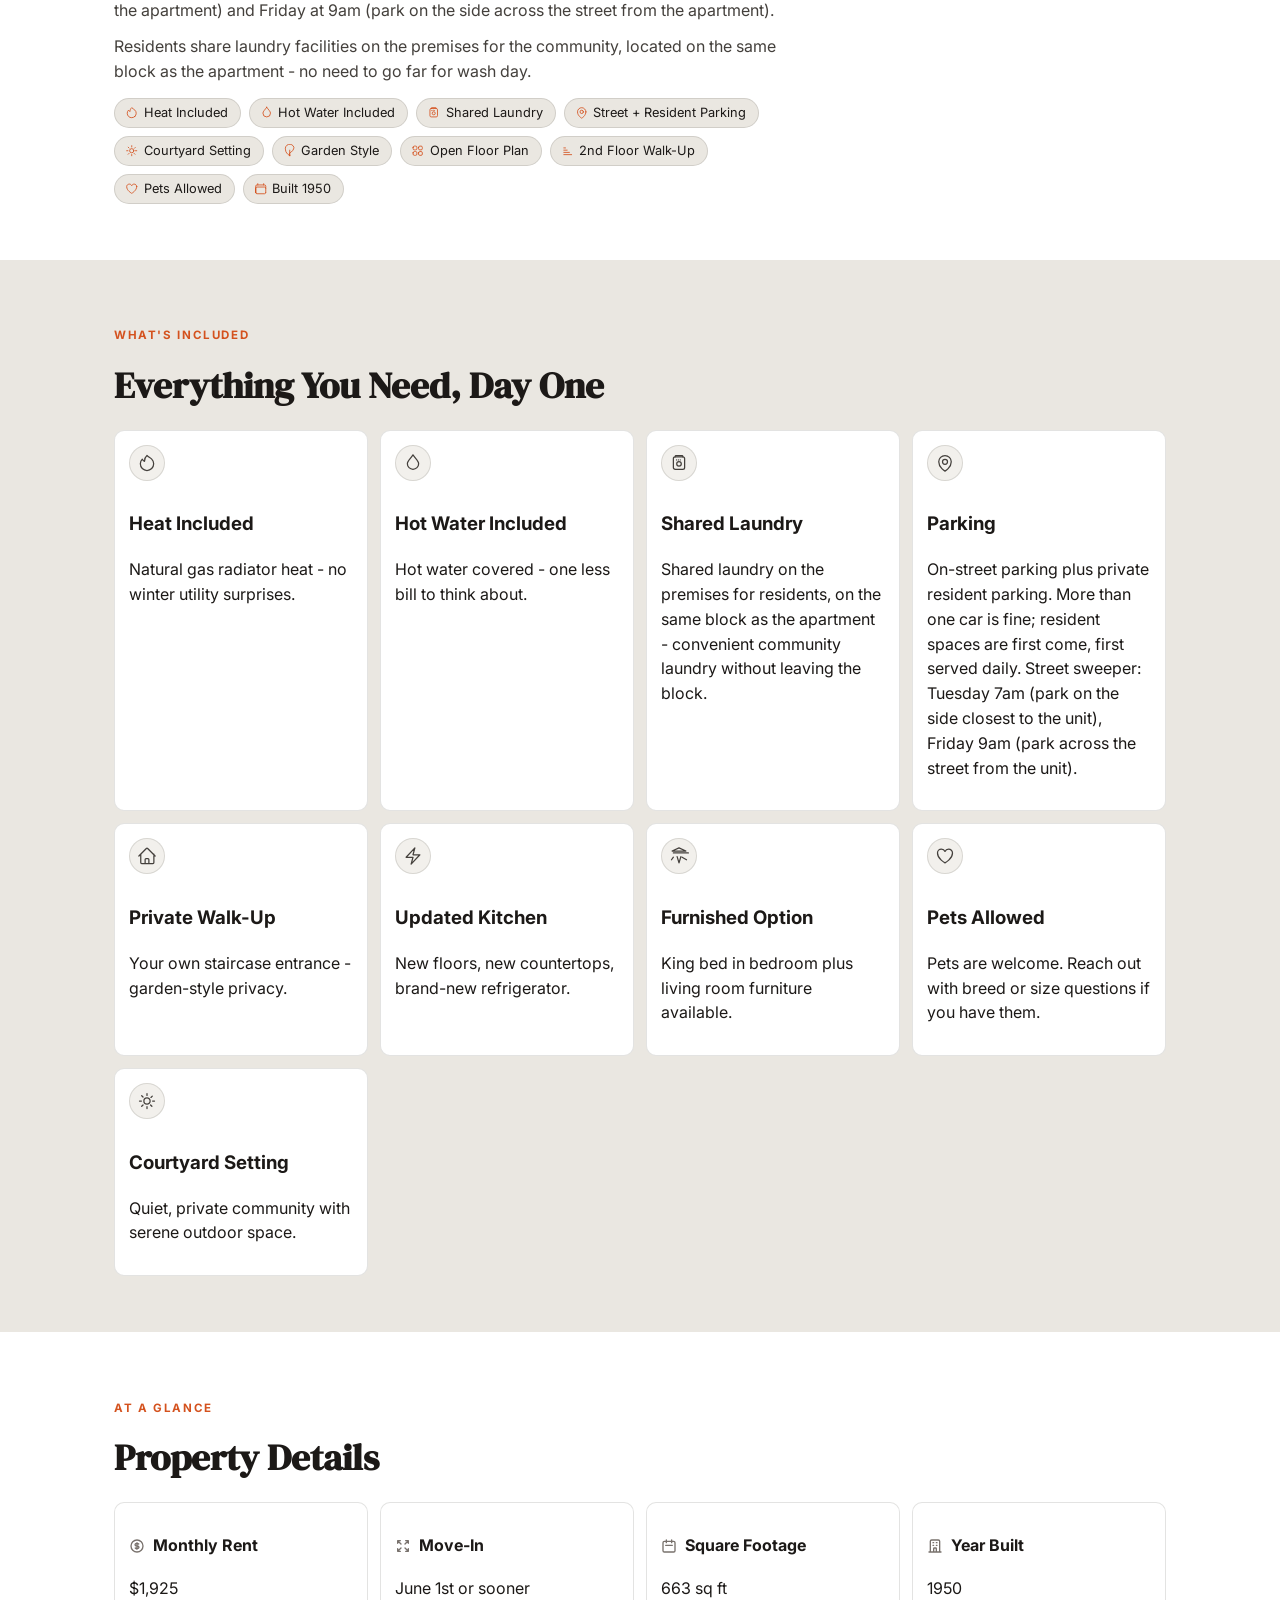
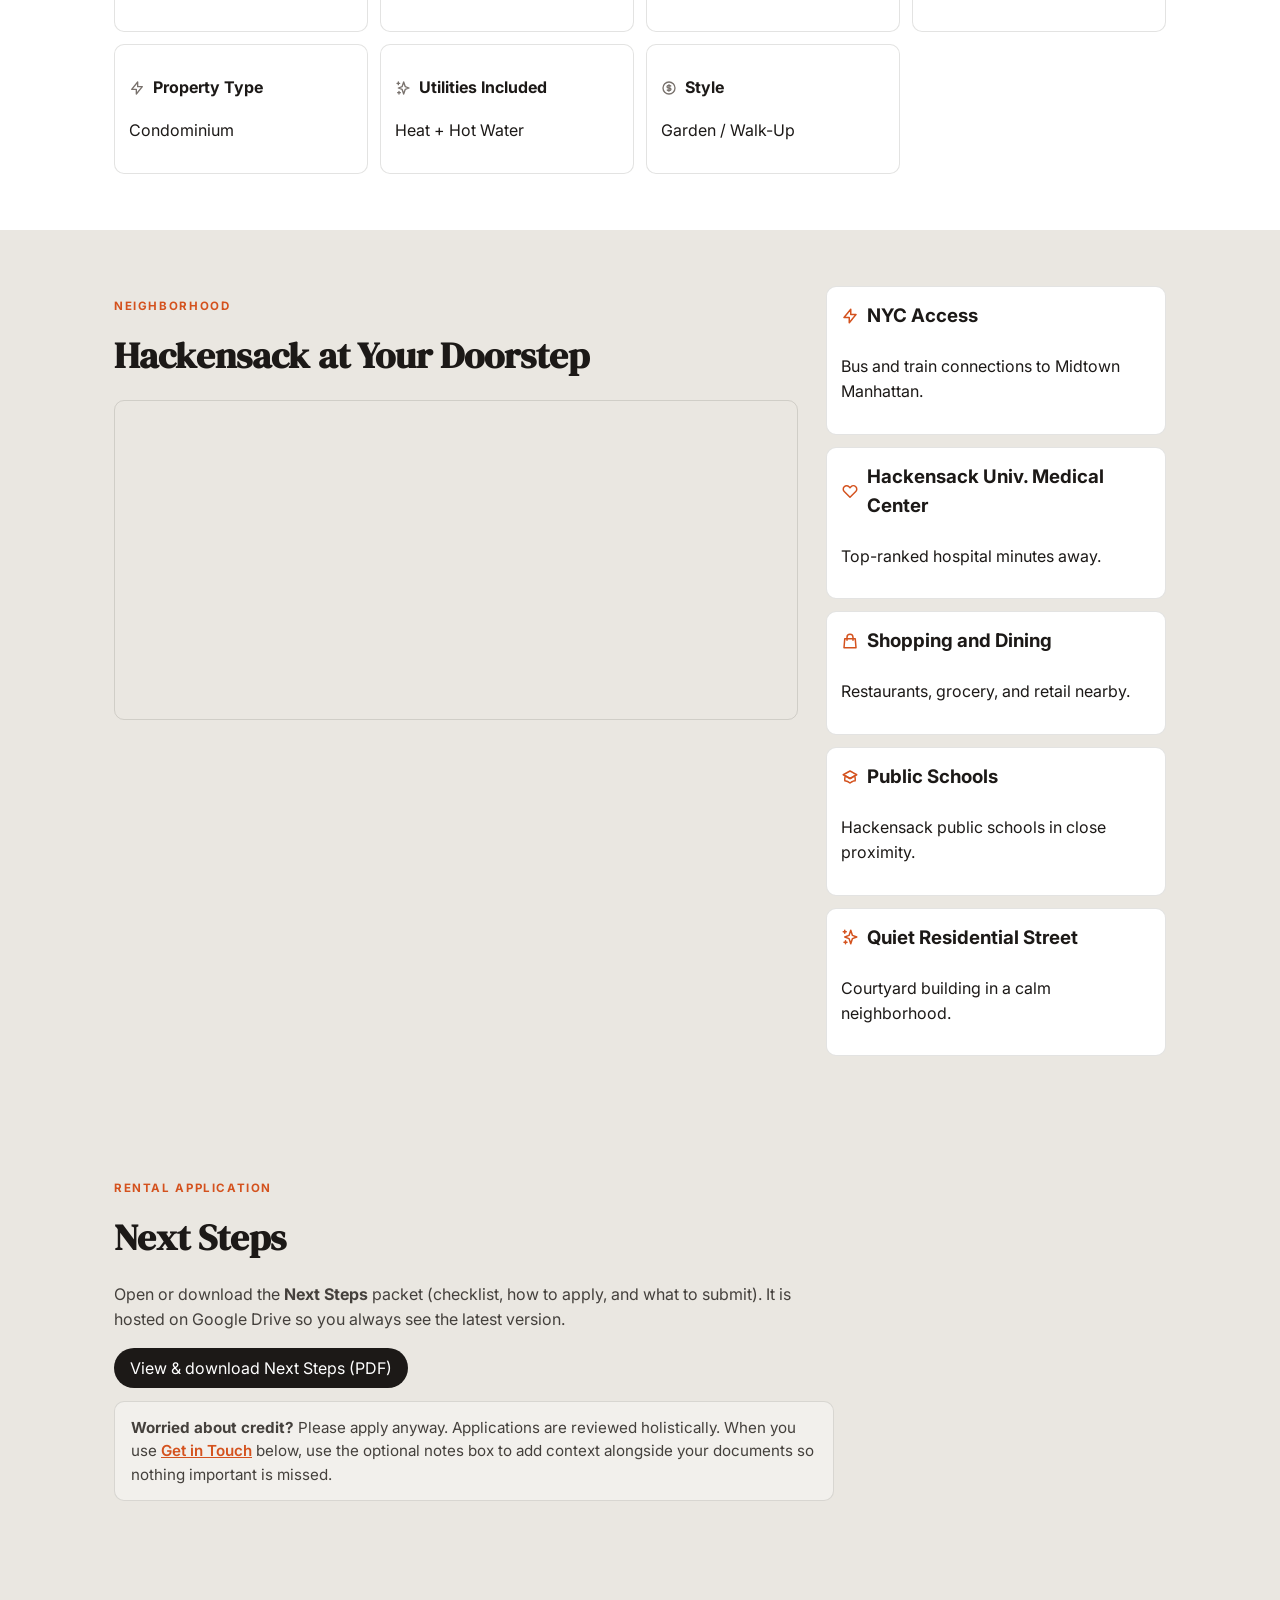
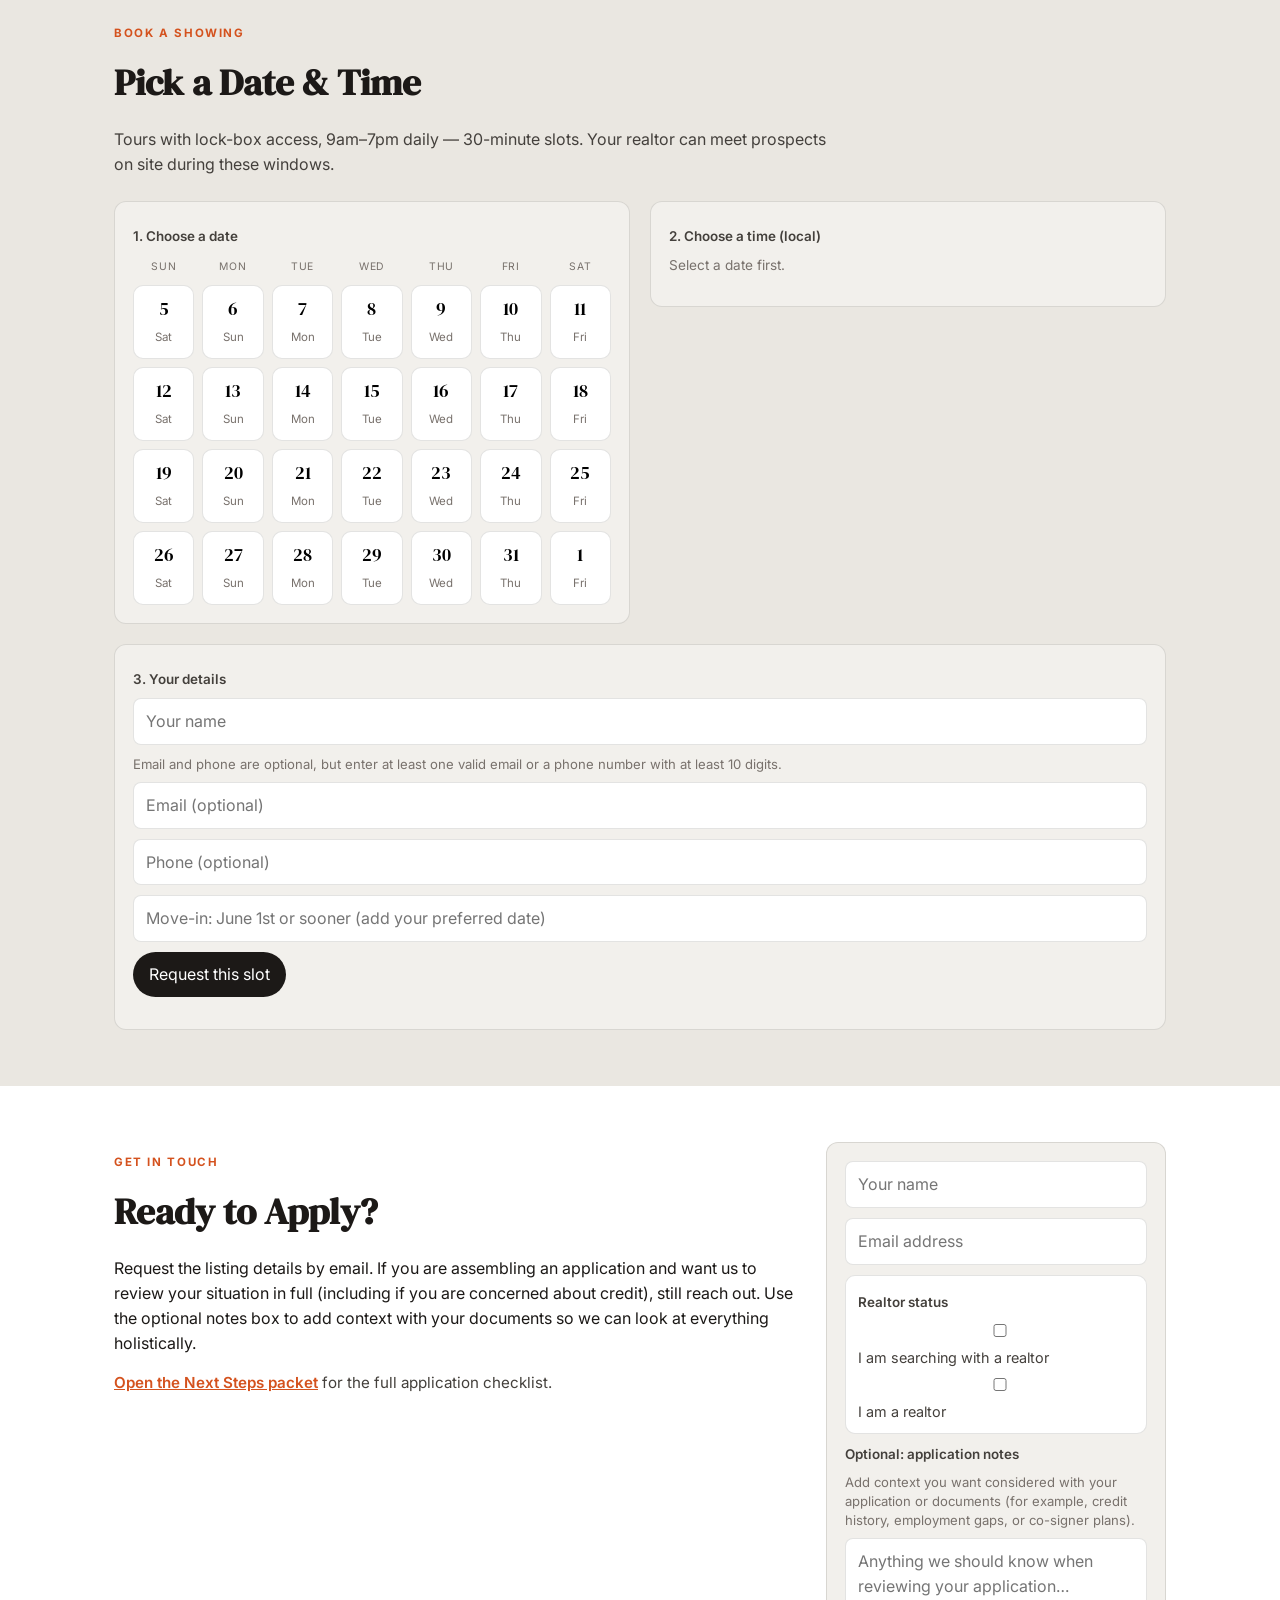
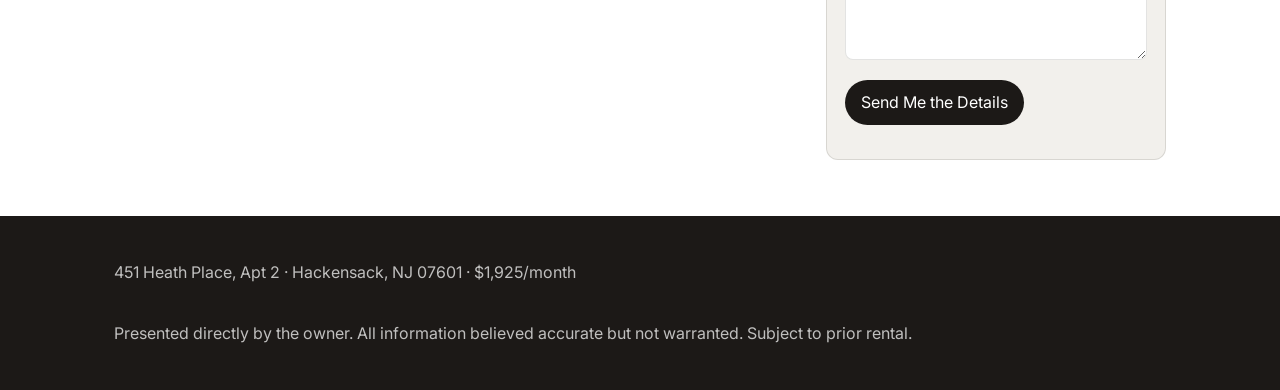
==== commit 6a987512: "Booking: optional email or phone with at least one valid contact - Remove required from booking emai" ====
--- a/index.html
+++ b/index.html
@@ -454,8 +454,9 @@
           <p class="field-label">3. Your details</p>
           <form id="bookingForm">
             <input type="text" id="bookingName" name="booking_name" placeholder="Your name" required autocomplete="name" />
-            <input type="email" id="bookingEmail" name="booking_email" placeholder="Email" required autocomplete="email" />
-            <input type="tel" id="bookingPhone" name="booking_phone" placeholder="Phone" required autocomplete="tel" />
+            <p class="field-hint">Email and phone are optional, but enter at least one valid email or a phone number with at least 10 digits.</p>
+            <input type="email" id="bookingEmail" name="booking_email" placeholder="Email (optional)" autocomplete="email" />
+            <input type="tel" id="bookingPhone" name="booking_phone" placeholder="Phone (optional)" autocomplete="tel" />
             <input type="text" id="bookingMoveIn" name="move_in_preference" placeholder="Move-in: June 1st or sooner (add your preferred date)" required />
             <input type="hidden" id="bookingDateIso" name="showing_date_iso" value="" />
             <input type="hidden" id="bookingTimeLabel" name="showing_time_label" value="" />
@@ -638,6 +639,43 @@
       return `${y}-${mo}-${day}`;
     }
 
+    function isValidBookingEmail(s) {
+      const t = String(s).trim();
+      if (!t) {
+        return false;
+      }
+      return /^[^\s@]+@[^\s@]+\.[^\s@]+$/.test(t);
+    }
+
+    function isValidBookingPhone(s) {
+      const digits = String(s).replace(/\D/g, "");
+      return digits.length >= 10;
+    }
+
+    function validateBookingEmailOrPhone(email, phone) {
+      const e = String(email).trim();
+      const p = String(phone).trim();
+      if (e && !isValidBookingEmail(e)) {
+        return {
+          ok: false,
+          message: "Please enter a valid email, or clear that field and use phone only."
+        };
+      }
+      if (p && !isValidBookingPhone(p)) {
+        return {
+          ok: false,
+          message: "Please enter a valid phone number (at least 10 digits), or clear it and use email only."
+        };
+      }
+      if (!isValidBookingEmail(e) && !isValidBookingPhone(p)) {
+        return {
+          ok: false,
+          message: "Please enter a valid email or phone number (at least one is required)."
+        };
+      }
+      return { ok: true };
+    }
+
     function formatBookingProxyError(responseText) {
       if (!responseText || !String(responseText).trim()) {
         return "Unknown error from booking server.";
@@ -782,10 +820,17 @@
           statusEl.textContent = "Please choose a date and time.";
           return;
         }
+        const emailVal = document.getElementById("bookingEmail").value.trim();
+        const phoneVal = document.getElementById("bookingPhone").value.trim();
+        const contactCheck = validateBookingEmailOrPhone(emailVal, phoneVal);
+        if (!contactCheck.ok) {
+          statusEl.textContent = contactCheck.message;
+          return;
+        }
         const payload = {
           name: document.getElementById("bookingName").value.trim(),
-          email: document.getElementById("bookingEmail").value.trim(),
-          phone: document.getElementById("bookingPhone").value.trim(),
+          email: emailVal,
+          phone: phoneVal,
           showingDate: dateIsoInput.value,
           showingTime: timeLabelInput.value,
           moveInPreference: document.getElementById("bookingMoveIn").value.trim()
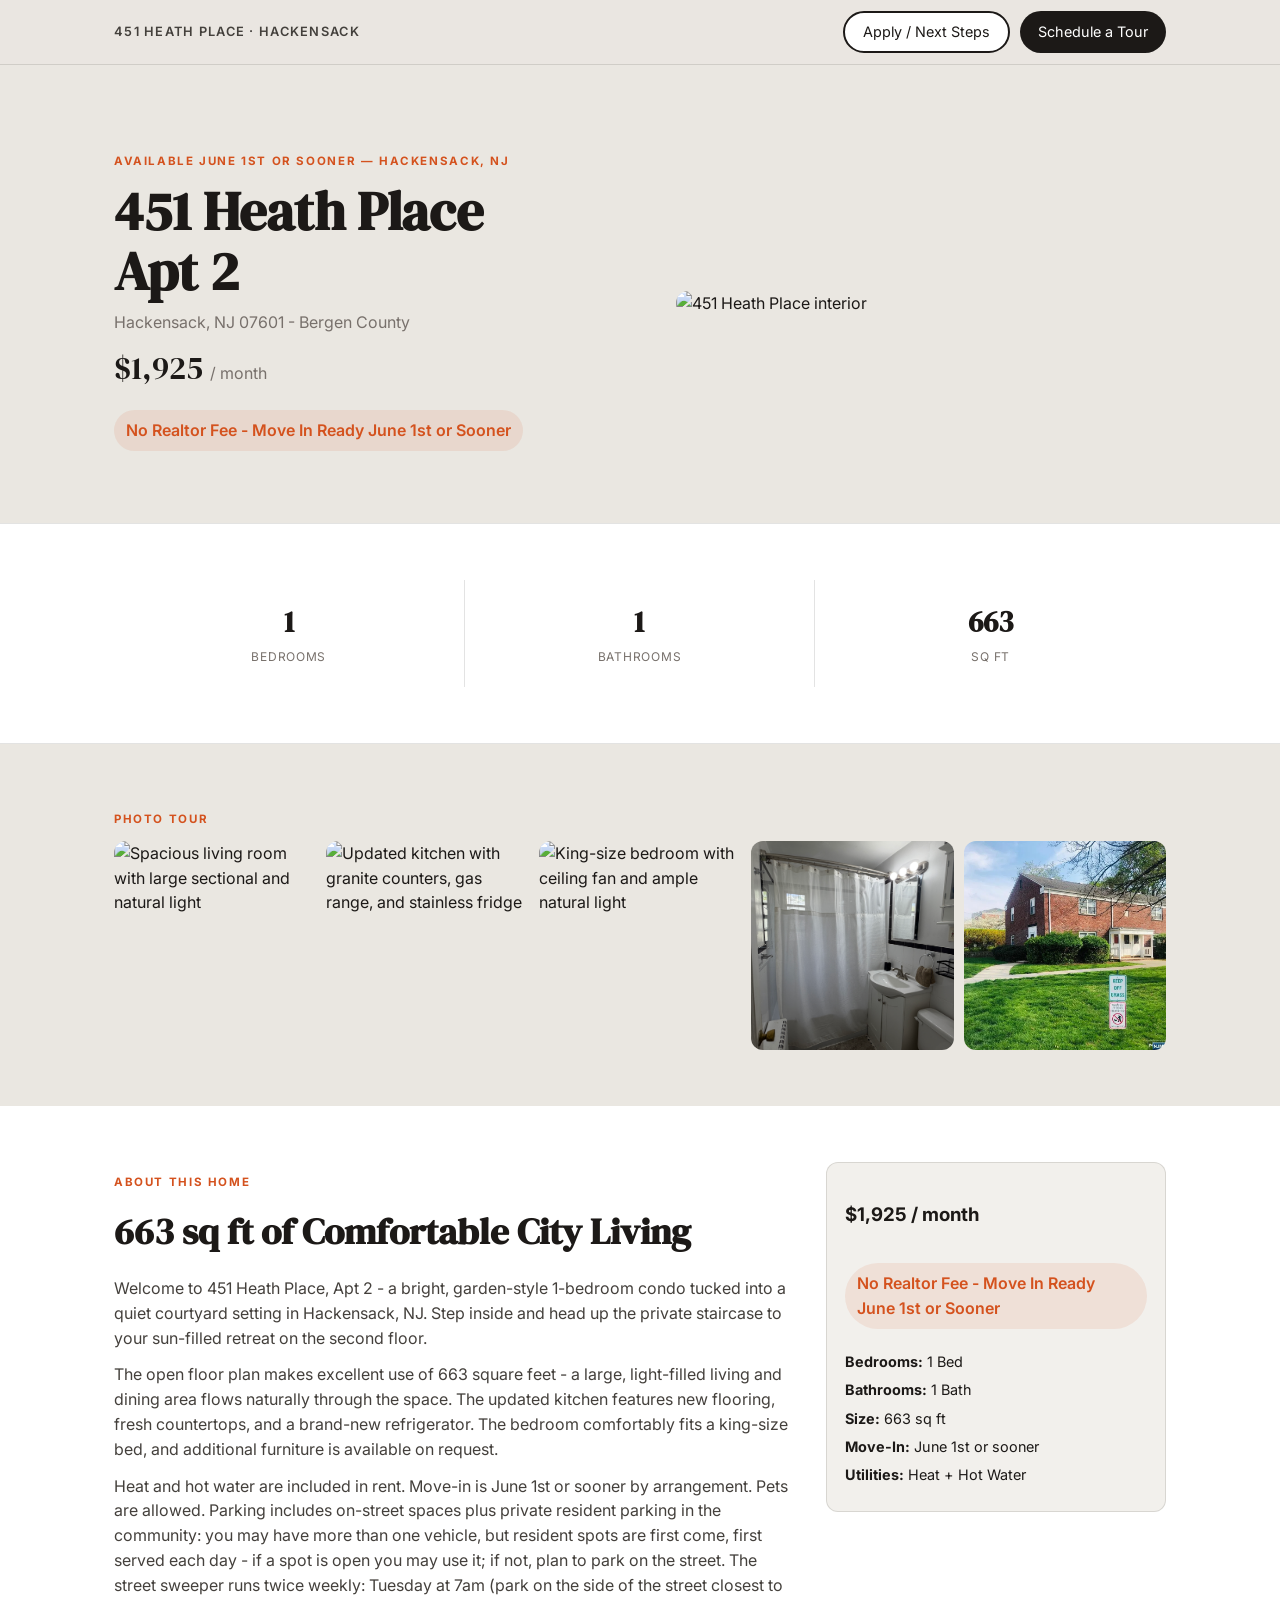
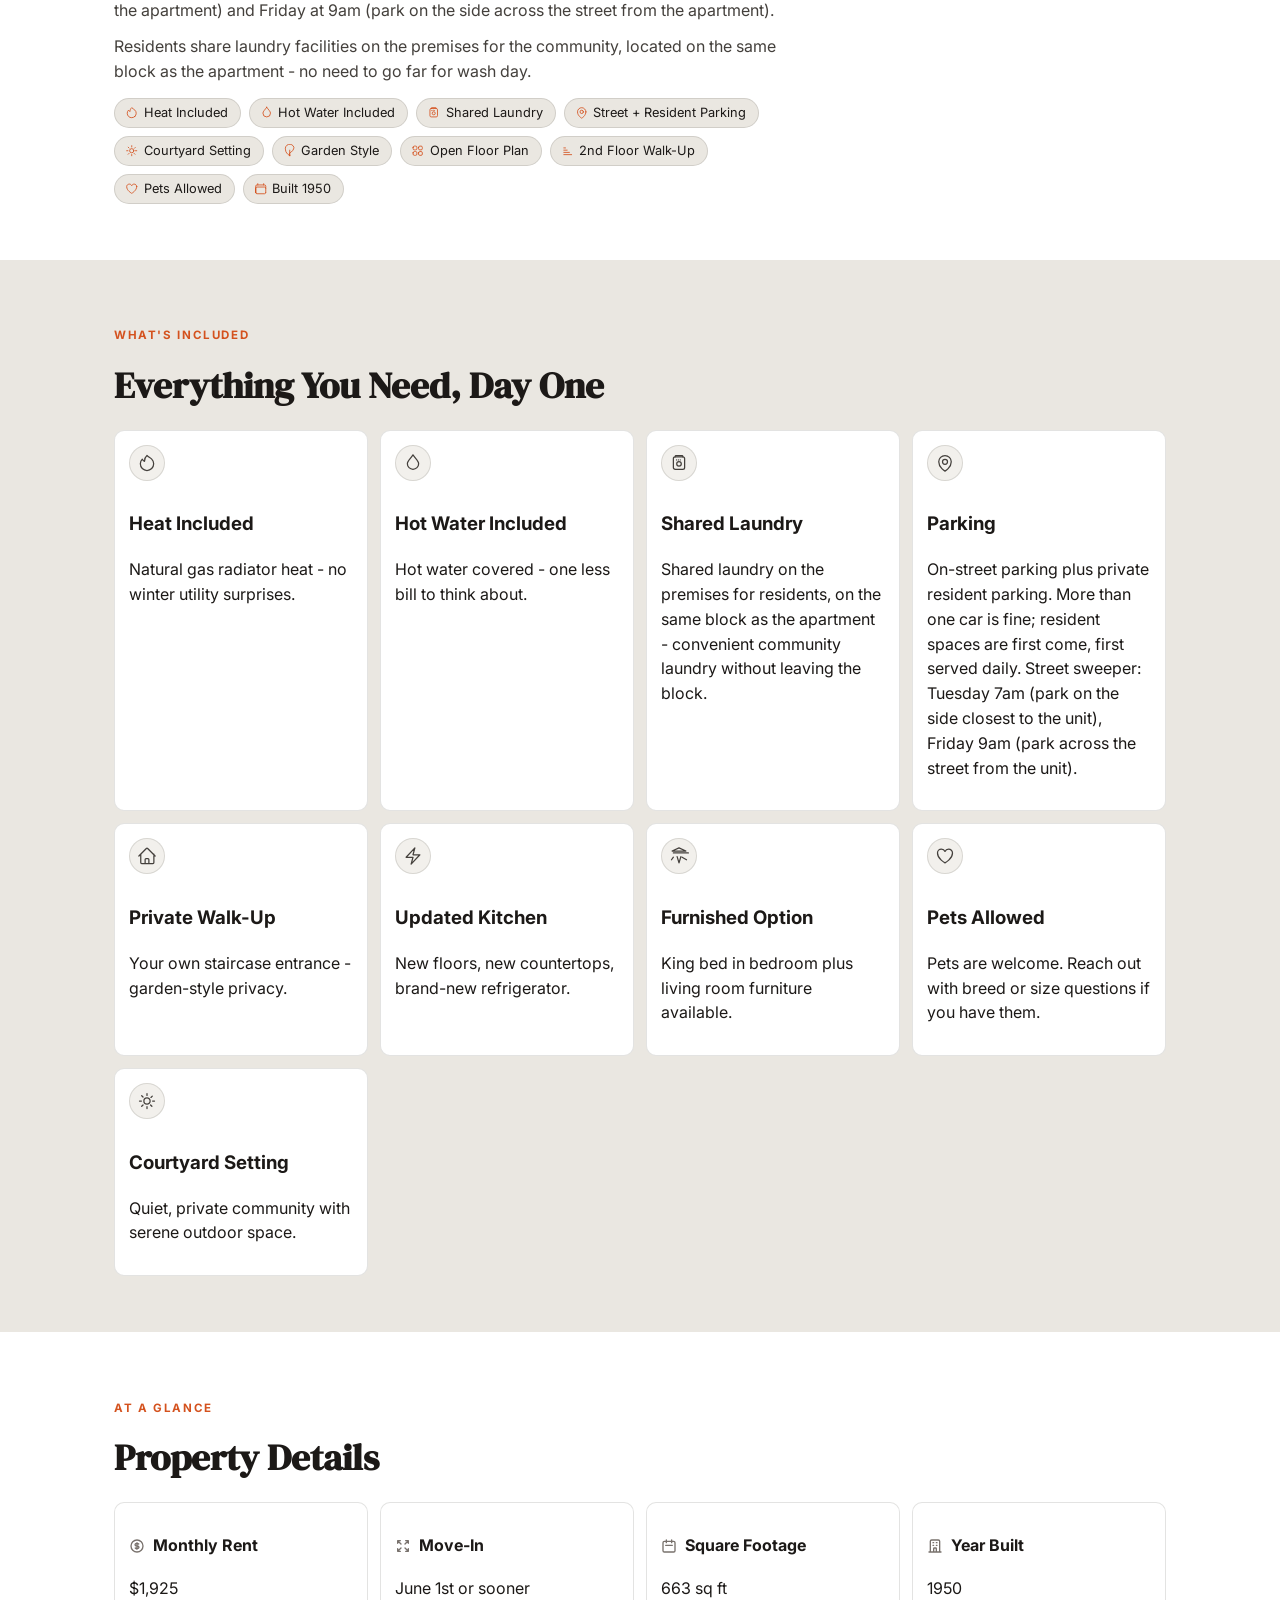
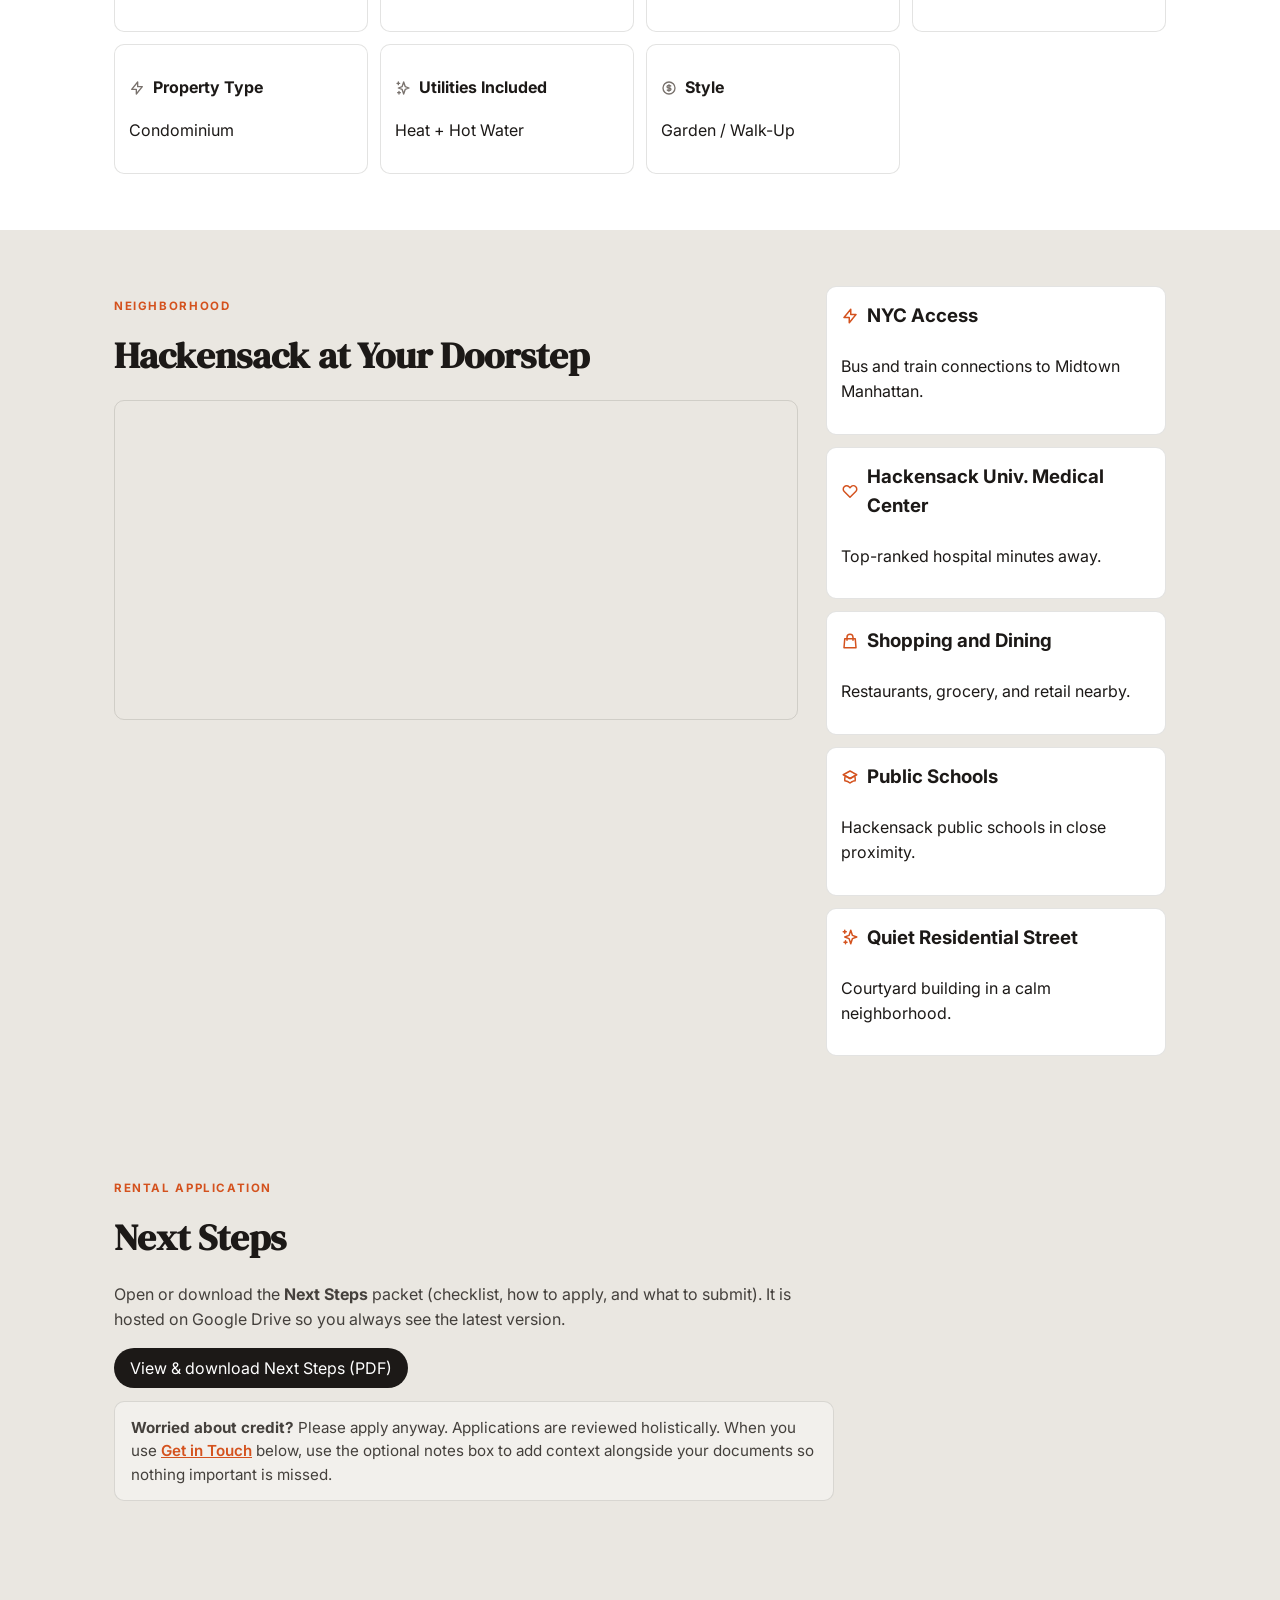
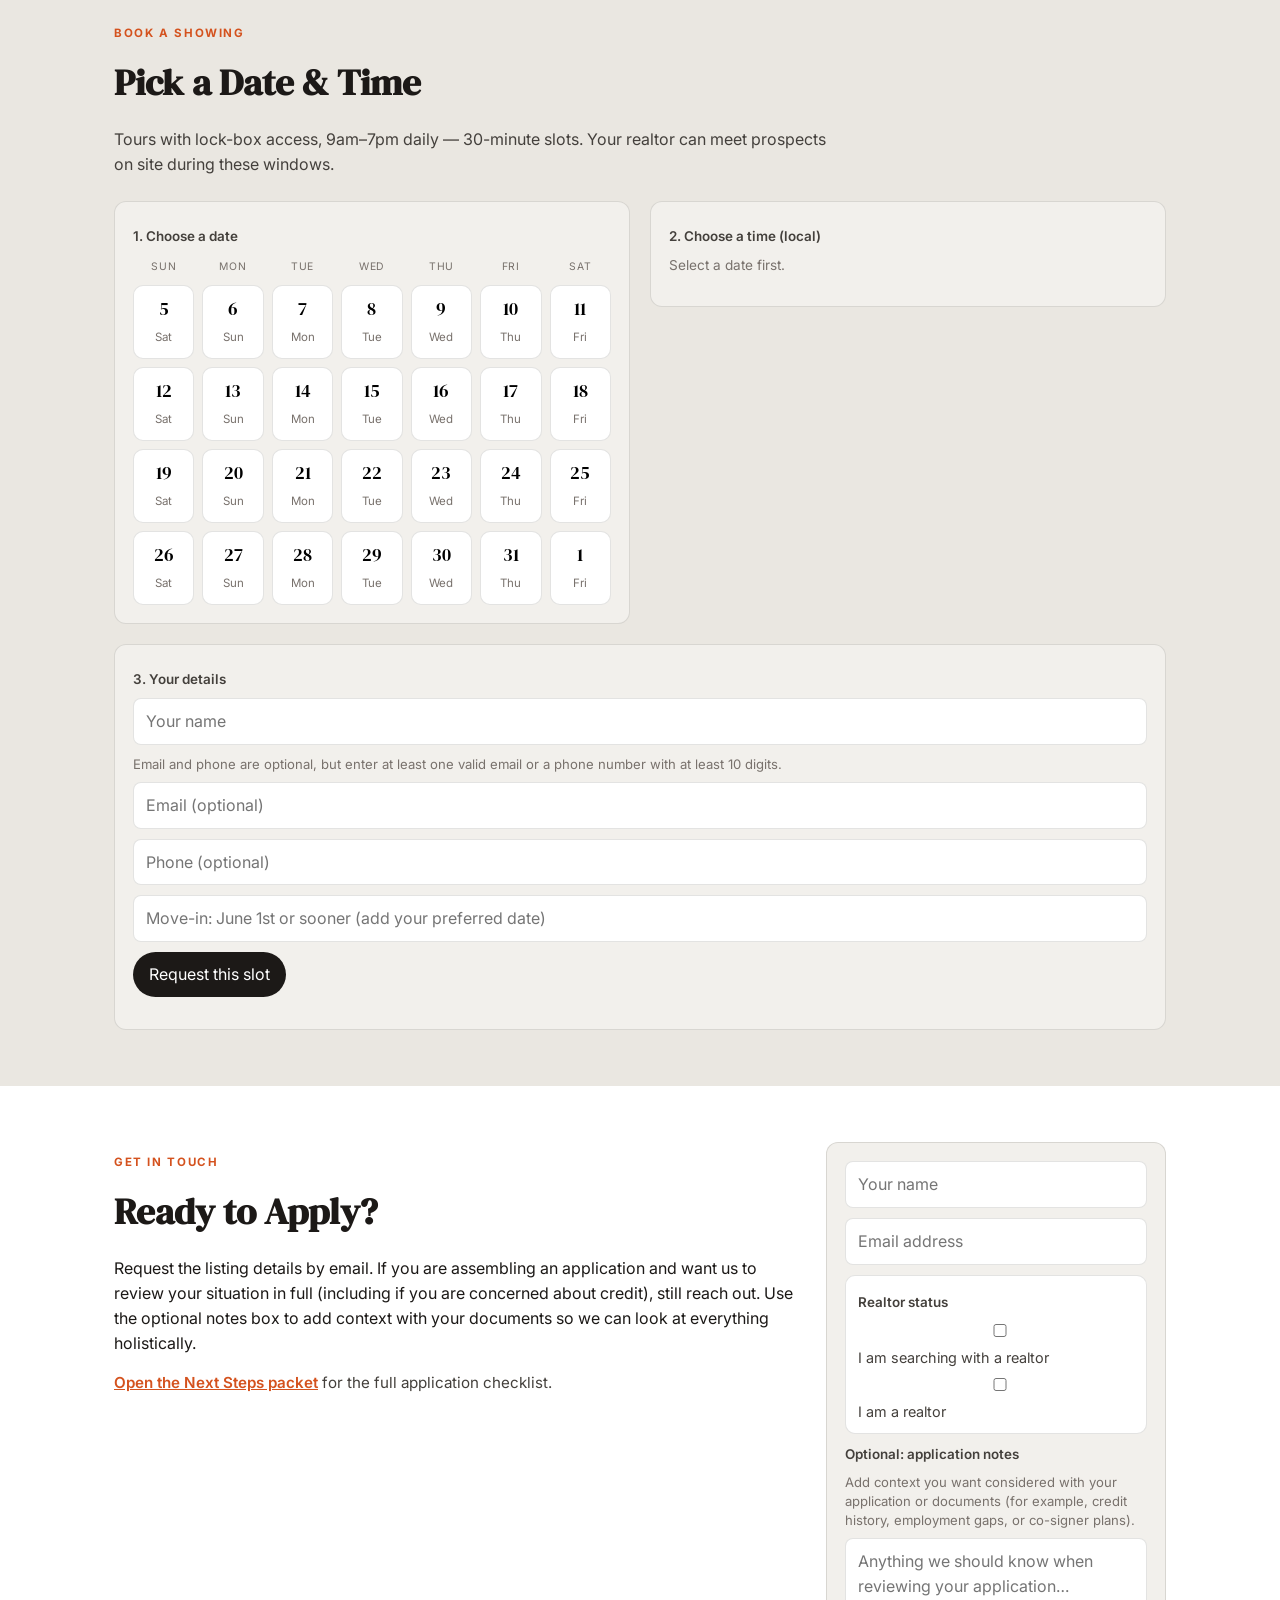
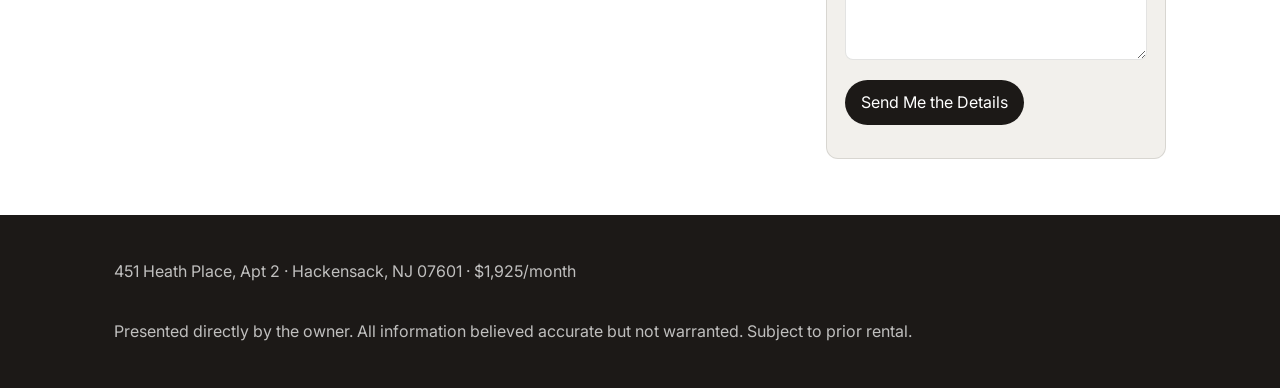
==== commit 440afe03: "Get in Touch: structured FormSubmit flow and clearer UX - Subject: 451 Apt Listing inquiry from {nam" ====
--- a/index.html
+++ b/index.html
@@ -498,7 +498,7 @@
             <textarea name="application_context" id="applicationContext" rows="4" placeholder="Anything we should know when reviewing your application…"></textarea>
           </div>
           <button type="submit" class="btn btn-dark">Send Me the Details</button>
-          <p id="formStatus"></p>
+          <p id="formStatus" class="booking-status" role="status" aria-live="polite"></p>
         </form>
       </div>
     </div>
@@ -512,8 +512,14 @@
   </footer>
 
   <script>
-    const LISTING = {"id": "451-heath", "property": {"address_line1": "451 Heath Place", "unit": "Apt 2", "city": "Hackensack", "state": "NJ", "zip": "07601", "county": "Bergen County", "rent": 1925, "bedrooms": 1, "bathrooms": 1, "sqft": 663, "year_built": 1950, "property_type": "Condominium", "style": "Garden / 2nd Floor Walk-Up", "floor": "2nd floor walk-up", "available": "Available June 1st or sooner", "offer": "No Realtor Fee - Move In Ready June 1st or Sooner", "description_paragraphs": ["Welcome to 451 Heath Place, Apt 2 - a bright, garden-style 1-bedroom condo tucked into a quiet courtyard setting in Hackensack, NJ. Step inside and head up the private staircase to your sun-filled retreat on the second floor.", "The open floor plan makes excellent use of 663 square feet - a large, light-filled living and dining area flows naturally through the space. The updated kitchen features new flooring, fresh countertops, and a brand-new refrigerator. The bedroom comfortably fits a king-size bed, and additional furniture is available on request.", "Heat and hot water are included in rent. Move-in is June 1st or sooner by arrangement. Pets are allowed. Parking includes on-street spaces plus private resident parking in the community: you may have more than one vehicle, but resident spots are first come, first served each day - if a spot is open you may use it; if not, plan to park on the street. The street sweeper runs twice weekly: Tuesday at 7am (park on the side of the street closest to the apartment) and Friday at 9am (park on the side across the street from the apartment).", "Residents share laundry facilities on the premises for the community, located on the same block as the apartment - no need to go far for wash day."], "chips": ["Heat Included", "Hot Water Included", "Shared Laundry", "Street + Resident Parking", "Courtyard Setting", "Garden Style", "Open Floor Plan", "2nd Floor Walk-Up", "Pets Allowed", "Built 1950"], "features": [{"name": "Heat Included", "description": "Natural gas radiator heat - no winter utility surprises."}, {"name": "Hot Water Included", "description": "Hot water covered - one less bill to think about."}, {"name": "Shared Laundry", "description": "Shared laundry on the premises for residents, on the same block as the apartment - convenient community laundry without leaving the block."}, {"name": "Parking", "description": "On-street parking plus private resident parking. More than one car is fine; resident spaces are first come, first served daily. Street sweeper: Tuesday 7am (park on the side closest to the unit), Friday 9am (park across the street from the unit)."}, {"name": "Private Walk-Up", "description": "Your own staircase entrance - garden-style privacy."}, {"name": "Updated Kitchen", "description": "New floors, new countertops, brand-new refrigerator."}, {"name": "Furnished Option", "description": "King bed in bedroom plus living room furniture available."}, {"name": "Pets Allowed", "description": "Pets are welcome. Reach out with breed or size questions if you have them."}, {"name": "Courtyard Setting", "description": "Quiet, private community with serene outdoor space."}], "details": [{"key": "Monthly Rent", "value": "$1,925"}, {"key": "Move-In", "value": "June 1st or sooner"}, {"key": "Square Footage", "value": "663 sq ft"}, {"key": "Year Built", "value": "1950"}, {"key": "Property Type", "value": "Condominium"}, {"key": "Utilities Included", "value": "Heat + Hot Water"}, {"key": "Style", "value": "Garden / Walk-Up"}], "neighborhood": [{"name": "NYC Access", "description": "Bus and train connections to Midtown Manhattan."}, {"name": "Hackensack Univ. Medical Center", "description": "Top-ranked hospital minutes away."}, {"name": "Shopping and Dining", "description": "Restaurants, grocery, and retail nearby."}, {"name": "Public Schools", "description": "Hackensack public schools in close proximity."}, {"name": "Quiet Residential Street", "description": "Courtyard building in a calm neighborhood."}], "map_query": "451+Heath+Place+Hackensack+NJ+07601", "hero_alt": "451 Heath Place interior"}, "agent": {"name": "Roosevelt Hall", "title": "REALTOR", "brokerage": "Coldwell Banker Realty", "office_address": "50 Broadway, Hillsdale, NJ 07642", "mobile": "(201) 280-6333", "office": "(201) 599-1100", "profile_url": "https://www.realtor.com/realestateagents/5673e76b89a689010069dbc1"}, "site": {"lead_email": "elombe@swftstudios.com", "next_steps_url": "https://drive.google.com/file/d/1NwJDSIv0h8e-ZndqL5YvrEXStECKfalr/view?usp=sharing", "booking_proxy_url": "https://451-heath-booking-proxy.elombe.workers.dev", "airtable_base_id": "appx3jGQIAp1lzwW0", "airtable_table_id": "tblERKv4TuOnkYFRS", "site_url": "https://swftstudios.github.io/451-heath-listing/", "pdf_url": "https://swftstudios.github.io/451-heath-listing/listing-info.pdf", "disclaimer": "Presented directly by the owner. All information believed accurate but not warranted. Subject to prior rental."}, "assets": {"hero": "hero.jpg", "photos": [{"file": "photo1.jpg", "label": "LIVING ROOM", "alt": "Spacious living room with large sectional and natural light"}, {"file": "photo2.jpg", "label": "KITCHEN", "alt": "Updated kitchen with granite counters, gas range, and stainless fridge"}, {"file": "photo3.jpg", "label": "BEDROOM", "alt": "King-size bedroom with ceiling fan and ample natural light"}, {"file": "photo4.jpg", "label": "BATHROOM", "alt": "Full bathroom with tub/shower, vanity, and classic black-and-white tile"}, {"file": "photo5.jpg", "label": "EXTERIOR", "alt": "Classic brick building exterior with lush courtyard lawn"}]}, "theme": {"style": "cream-modern", "palette": {"ink": "#1c1917", "accent": "#d4521e", "cream": "#eae7e1", "cream_mid": "#f2f0ec", "white": "#ffffff", "muted": "#78716c", "light_ink": "#b4b0aa", "faint": "#8c8882"}}};
+    const LISTING = {"id": "451-heath", "property": {"address_line1": "451 Heath Place", "unit": "Apt 2", "city": "Hackensack", "state": "NJ", "zip": "07601", "county": "Bergen County", "rent": 1925, "bedrooms": 1, "bathrooms": 1, "sqft": 663, "year_built": 1950, "property_type": "Condominium", "style": "Garden / 2nd Floor Walk-Up", "floor": "2nd floor walk-up", "available": "Available June 1st or sooner", "offer": "No Realtor Fee - Move In Ready June 1st or Sooner", "description_paragraphs": ["Welcome to 451 Heath Place, Apt 2 - a bright, garden-style 1-bedroom condo tucked into a quiet courtyard setting in Hackensack, NJ. Step inside and head up the private staircase to your sun-filled retreat on the second floor.", "The open floor plan makes excellent use of 663 square feet - a large, light-filled living and dining area flows naturally through the space. The updated kitchen features new flooring, fresh countertops, and a brand-new refrigerator. The bedroom comfortably fits a king-size bed, and additional furniture is available on request.", "Heat and hot water are included in rent. Move-in is June 1st or sooner by arrangement. Pets are allowed. Parking includes on-street spaces plus private resident parking in the community: you may have more than one vehicle, but resident spots are first come, first served each day - if a spot is open you may use it; if not, plan to park on the street. The street sweeper runs twice weekly: Tuesday at 7am (park on the side of the street closest to the apartment) and Friday at 9am (park on the side across the street from the apartment).", "Residents share laundry facilities on the premises for the community, located on the same block as the apartment - no need to go far for wash day."], "chips": ["Heat Included", "Hot Water Included", "Shared Laundry", "Street + Resident Parking", "Courtyard Setting", "Garden Style", "Open Floor Plan", "2nd Floor Walk-Up", "Pets Allowed", "Built 1950"], "features": [{"name": "Heat Included", "description": "Natural gas radiator heat - no winter utility surprises."}, {"name": "Hot Water Included", "description": "Hot water covered - one less bill to think about."}, {"name": "Shared Laundry", "description": "Shared laundry on the premises for residents, on the same block as the apartment - convenient community laundry without leaving the block."}, {"name": "Parking", "description": "On-street parking plus private resident parking. More than one car is fine; resident spaces are first come, first served daily. Street sweeper: Tuesday 7am (park on the side closest to the unit), Friday 9am (park across the street from the unit)."}, {"name": "Private Walk-Up", "description": "Your own staircase entrance - garden-style privacy."}, {"name": "Updated Kitchen", "description": "New floors, new countertops, brand-new refrigerator."}, {"name": "Furnished Option", "description": "King bed in bedroom plus living room furniture available."}, {"name": "Pets Allowed", "description": "Pets are welcome. Reach out with breed or size questions if you have them."}, {"name": "Courtyard Setting", "description": "Quiet, private community with serene outdoor space."}], "details": [{"key": "Monthly Rent", "value": "$1,925"}, {"key": "Move-In", "value": "June 1st or sooner"}, {"key": "Square Footage", "value": "663 sq ft"}, {"key": "Year Built", "value": "1950"}, {"key": "Property Type", "value": "Condominium"}, {"key": "Utilities Included", "value": "Heat + Hot Water"}, {"key": "Style", "value": "Garden / Walk-Up"}], "neighborhood": [{"name": "NYC Access", "description": "Bus and train connections to Midtown Manhattan."}, {"name": "Hackensack Univ. Medical Center", "description": "Top-ranked hospital minutes away."}, {"name": "Shopping and Dining", "description": "Restaurants, grocery, and retail nearby."}, {"name": "Public Schools", "description": "Hackensack public schools in close proximity."}, {"name": "Quiet Residential Street", "description": "Courtyard building in a calm neighborhood."}], "map_query": "451+Heath+Place+Hackensack+NJ+07601", "hero_alt": "451 Heath Place interior"}, "agent": {"name": "Roosevelt Hall", "title": "REALTOR", "brokerage": "Coldwell Banker Realty", "office_address": "50 Broadway, Hillsdale, NJ 07642", "mobile": "(201) 280-6333", "office": "(201) 599-1100", "profile_url": "https://www.realtor.com/realestateagents/5673e76b89a689010069dbc1"}, "site": {"lead_email": "elombe@swftstudios.com", "booking_backup_email": "elombe@swftstudios.com", "showing_inquiry_property_phrase": "451 Heath Pl Apt 2", "next_steps_url": "https://drive.google.com/file/d/1NwJDSIv0h8e-ZndqL5YvrEXStECKfalr/view?usp=sharing", "booking_proxy_url": "https://451-heath-booking-proxy.elombe.workers.dev", "airtable_base_id": "appx3jGQIAp1lzwW0", "airtable_table_id": "tblERKv4TuOnkYFRS", "site_url": "https://swftstudios.github.io/451-heath-listing/", "pdf_url": "https://swftstudios.github.io/451-heath-listing/listing-info.pdf", "disclaimer": "Presented directly by the owner. All information believed accurate but not warranted. Subject to prior rental."}, "assets": {"hero": "hero.jpg", "photos": [{"file": "photo1.jpg", "label": "LIVING ROOM", "alt": "Spacious living room with large sectional and natural light"}, {"file": "photo2.jpg", "label": "KITCHEN", "alt": "Updated kitchen with granite counters, gas range, and stainless fridge"}, {"file": "photo3.jpg", "label": "BEDROOM", "alt": "King-size bedroom with ceiling fan and ample natural light"}, {"file": "photo4.jpg", "label": "BATHROOM", "alt": "Full bathroom with tub/shower, vanity, and classic black-and-white tile"}, {"file": "photo5.jpg", "label": "EXTERIOR", "alt": "Classic brick building exterior with lush courtyard lawn"}]}, "theme": {"style": "cream-modern", "palette": {"ink": "#1c1917", "accent": "#d4521e", "cream": "#eae7e1", "cream_mid": "#f2f0ec", "white": "#ffffff", "muted": "#78716c", "light_ink": "#b4b0aa", "faint": "#8c8882"}}};
     const FS_ENDPOINT = `https://formsubmit.co/ajax/${LISTING.site.lead_email}`;
+    const BOOKING_FORM_SUBMIT_BACKUP_URL = (function bookingBackupUrl() {
+      const raw = String(
+        (LISTING.site.booking_backup_email || LISTING.site.lead_email || "").trim()
+      ).replace(/^mailto:/i, "");
+      return raw ? `https://formsubmit.co/ajax/${raw}` : "";
+    })();
 
     function buildAutoReply(name, listing) {
       const nextSteps = listing.site.next_steps_url
@@ -538,16 +544,71 @@
 ${listing.site.site_url}`;
     }
 
-    async function postToFormsubmit(payload) {
+    async function postToFormsubmitAjax(url, payload) {
       const fd = new FormData();
-      Object.entries(payload).forEach(([k, v]) => fd.append(k, v));
+      Object.entries(payload).forEach(([k, v]) => {
+        if (v === undefined || v === null) {
+          return;
+        }
+        fd.append(k, String(v));
+      });
       fd.append("_captcha", "false");
-      const response = await fetch(FS_ENDPOINT, {
+      const response = await fetch(url, {
         method: "POST",
         headers: { Accept: "application/json" },
         body: fd
       });
-      return response.json();
+      let data = {};
+      try {
+        data = await response.json();
+      } catch (_) {
+        /* non-JSON body */
+      }
+      const successStr = String(data.success == null ? "" : data.success).toLowerCase();
+      const accepted =
+        response.ok && (data.success === true || successStr === "true");
+      if (!accepted) {
+        const msg =
+          (data && (data.message || data.error)) ||
+          (!response.ok ? `Request failed (${response.status})` : "FormSubmit did not confirm delivery.");
+        throw new Error(msg);
+      }
+      return data;
+    }
+
+    function buildGetInTouchFormsubmitSubject(name) {
+      const n = String(name || "").trim() || "Unknown";
+      return `451 Apt Listing inquiry from ${n}`;
+    }
+
+    function buildGetInTouchFormsubmitMessage(listing, v) {
+      const who = String(v.name || "").trim() || "A prospect";
+      const property = bookingFormsubmitPropertyPhrase(listing);
+      const email = String(v.email || "").trim() || "—";
+      const withR = v.searching_with_realtor ? "Yes" : "No";
+      const iAm = v.i_am_realtor ? "Yes" : "No";
+      const lines = [
+        `${who} requested listing details for ${property}.`,
+        "",
+        "You can reach them at:",
+        `Email: ${email}`,
+        "",
+        "Realtor status:",
+        `Searching with a realtor: ${withR}`,
+        `I am a realtor: ${iAm}`
+      ];
+      if (v.realtor_name || v.realtor_email || v.realtor_phone) {
+        lines.push(
+          "",
+          "Realtor contact:",
+          `Name: ${String(v.realtor_name || "").trim() || "—"}`,
+          `Email: ${String(v.realtor_email || "").trim() || "—"}`,
+          `Phone: ${String(v.realtor_phone || "").trim() || "—"}`
+        );
+      }
+      const notes = String(v.application_context || "").trim();
+      lines.push("", "Application notes:", notes || "—");
+      return lines.join("\n");
     }
 
     document.getElementById("contactForm").addEventListener("submit", async (event) => {
@@ -569,28 +630,50 @@
         }
       }
 
+      const nameVal = form.name.value.trim();
+      const emailVal = form.email.value.trim();
+      form.name.value = nameVal;
+      form.email.value = emailVal;
+
+      status.textContent = "";
       button.disabled = true;
-      button.textContent = "Sending...";
+      button.textContent = "Sending…";
 
       try {
         const applicationContext = document.getElementById("applicationContext");
-        await postToFormsubmit({
-          _subject: `Listing Info Request - ${LISTING.property.address_line1}, ${LISTING.property.unit}`,
-          name: form.name.value,
-          email: form.email.value,
+        const appNotes = applicationContext ? applicationContext.value.trim() : "";
+        const msgValues = {
+          name: nameVal,
+          email: emailVal,
+          searching_with_realtor: searchingWithRealtor.checked,
+          i_am_realtor: iAmRealtor.checked,
+          realtor_name: form.realtor_name.value.trim(),
+          realtor_email: form.realtor_email.value.trim(),
+          realtor_phone: form.realtor_phone.value.trim(),
+          application_context: appNotes
+        };
+        await postToFormsubmitAjax(FS_ENDPOINT, {
+          _subject: buildGetInTouchFormsubmitSubject(nameVal),
+          _replyto: emailVal,
+          name: nameVal,
+          email: emailVal,
+          message: buildGetInTouchFormsubmitMessage(LISTING, msgValues),
           searching_with_realtor: searchingWithRealtor.checked ? "Yes" : "No",
           i_am_realtor: iAmRealtor.checked ? "Yes" : "No",
-          realtor_name: form.realtor_name.value || "",
-          realtor_email: form.realtor_email.value || "",
-          realtor_phone: form.realtor_phone.value || "",
-          application_context: applicationContext ? applicationContext.value.trim() : "",
-          _autoresponse: buildAutoReply(form.name.value, LISTING)
+          realtor_name: msgValues.realtor_name,
+          realtor_email: msgValues.realtor_email,
+          realtor_phone: msgValues.realtor_phone,
+          application_context: appNotes,
+          _autoresponse: buildAutoReply(nameVal, LISTING)
         });
-        status.textContent = "Sent. Check your inbox.";
+        status.textContent = "Your message was sent. You'll hear from someone shortly.";
         form.reset();
         toggleRealtorContactFields();
       } catch (err) {
-        status.textContent = "Send failed. Please try again.";
+        status.textContent =
+          "We couldn't send that just now. Try again in a moment, or email " +
+          (LISTING.site.lead_email || "us") +
+          " directly.";
       } finally {
         button.disabled = false;
         button.textContent = "Send Me the Details";
@@ -705,6 +788,58 @@
         /* not JSON */
       }
       return String(responseText).slice(0, 280);
+    }
+
+    function bookingFormsubmitPropertyPhrase(listing) {
+      const custom =
+        listing.site && String(listing.site.showing_inquiry_property_phrase || "").trim();
+      if (custom) {
+        return custom;
+      }
+      const p = listing.property;
+      const line = `${p.address_line1 || ""} ${p.unit || ""}`.replace(/\s+/g, " ").trim();
+      return line || "this property";
+    }
+
+    function formatShowingDateLong(iso) {
+      if (!iso) {
+        return "";
+      }
+      const parts = String(iso).split("-").map(Number);
+      if (parts.length !== 3 || parts.some((n) => Number.isNaN(n))) {
+        return String(iso);
+      }
+      const [y, m, d] = parts;
+      const dt = new Date(y, m - 1, d);
+      if (Number.isNaN(dt.getTime())) {
+        return String(iso);
+      }
+      return dt.toLocaleDateString(undefined, {
+        weekday: "long",
+        month: "long",
+        day: "numeric",
+        year: "numeric"
+      });
+    }
+
+    function buildBookingFormsubmitMessage(listing, payload) {
+      const who = String(payload.name || "").trim() || "A prospect";
+      const property = bookingFormsubmitPropertyPhrase(listing);
+      const datePart = formatShowingDateLong(payload.showingDate) || payload.showingDate || "(date not set)";
+      const timePart = String(payload.showingTime || "").trim() || "(time not set)";
+      const phoneLine = String(payload.phone || "").trim() || "—";
+      const emailLine = String(payload.email || "").trim() || "—";
+      return (
+        `${who} would like to see ${property} on ${datePart} and ${timePart}.\n\n` +
+        `You can reach them at:\n` +
+        `Phone: ${phoneLine}\n` +
+        `Email: ${emailLine}`
+      );
+    }
+
+    function bookingFormsubmitSubject(name) {
+      const n = String(name || "").trim() || "Unknown";
+      return `451 Apt Showing Inquiry from ${n}`;
     }
 
     function initBookingScheduler() {
@@ -837,7 +972,6 @@
         };
         submitBtn.disabled = true;
         submitBtn.textContent = "Sending…";
-        const addr = `${LISTING.property.address_line1}, ${LISTING.property.unit}`;
         try {
           let responseText = "";
           let responseOk = false;
@@ -873,15 +1007,19 @@
 
           if (responseOk) {
             try {
-              await postToFormsubmit({
-                _subject: `Showing request - ${addr} - ${payload.showingDate} ${payload.showingTime}`,
+              const inquiryMsg = buildBookingFormsubmitMessage(LISTING, payload);
+              const moveIn = String(payload.moveInPreference || "").trim();
+              await postToFormsubmitAjax(FS_ENDPOINT, {
+                _subject: bookingFormsubmitSubject(payload.name),
                 name: payload.name,
                 email: payload.email,
                 phone: payload.phone,
                 showing_date: payload.showingDate,
                 showing_time: payload.showingTime,
                 move_in_preference: payload.moveInPreference,
-                message: `Showing request for ${addr}. Date: ${payload.showingDate}. Time: ${payload.showingTime}. Move-in preference: ${payload.moveInPreference}.`
+                message:
+                  inquiryMsg +
+                  (moveIn ? `\n\nMove-in preference: ${moveIn}` : "")
               });
             } catch (_) {
               /* Airtable saved; FormSubmit email is best-effort */
@@ -890,29 +1028,34 @@
             resetBookingFormUi();
           } else {
             const detail = formatBookingProxyError(responseText);
+            const backupUrl = BOOKING_FORM_SUBMIT_BACKUP_URL || FS_ENDPOINT;
+            const inquiryMsg = buildBookingFormsubmitMessage(LISTING, payload);
+            const moveIn = String(payload.moveInPreference || "").trim();
+            const backupBody = {
+              _subject: bookingFormsubmitSubject(payload.name),
+              name: payload.name,
+              email: payload.email,
+              phone: payload.phone,
+              showing_date: payload.showingDate,
+              showing_time: payload.showingTime,
+              move_in_preference: payload.moveInPreference,
+              calendar_error: detail,
+              raw_response: responseText.slice(0, 4000),
+              message:
+                inquiryMsg +
+                (moveIn ? `\n\nMove-in preference: ${moveIn}` : "") +
+                `\n\n---\nCalendar/Airtable did not save this request.\n${detail}`
+            };
             try {
-              await postToFormsubmit({
-                _subject: `[Showing request - calendar did not save] ${addr} - ${payload.showingDate} ${payload.showingTime}`,
-                name: payload.name,
-                email: payload.email,
-                phone: payload.phone,
-                showing_date: payload.showingDate,
-                showing_time: payload.showingTime,
-                move_in_preference: payload.moveInPreference,
-                calendar_error: detail,
-                raw_response: responseText.slice(0, 4000),
-                message: `Calendar/Airtable save failed.\n${detail}\n\nProperty: ${addr}\nDate: ${payload.showingDate}\nTime: ${payload.showingTime}\nMove-in: ${payload.moveInPreference}`
-              });
+              await postToFormsubmitAjax(backupUrl, backupBody);
               statusEl.textContent =
-                "The booking calendar could not save this slot (" +
-                detail +
-                "). Your request was emailed to us and we will follow up.";
+                "Your message was sent. You'll hear from someone shortly.";
               resetBookingFormUi();
             } catch {
               statusEl.textContent =
-                "Could not save your request (" +
+                "We could not save your slot (" +
                 detail +
-                "). Please use Get in Touch below.";
+                "). The backup email also failed — please use Get in Touch below.";
             }
           }
         } catch (err) {
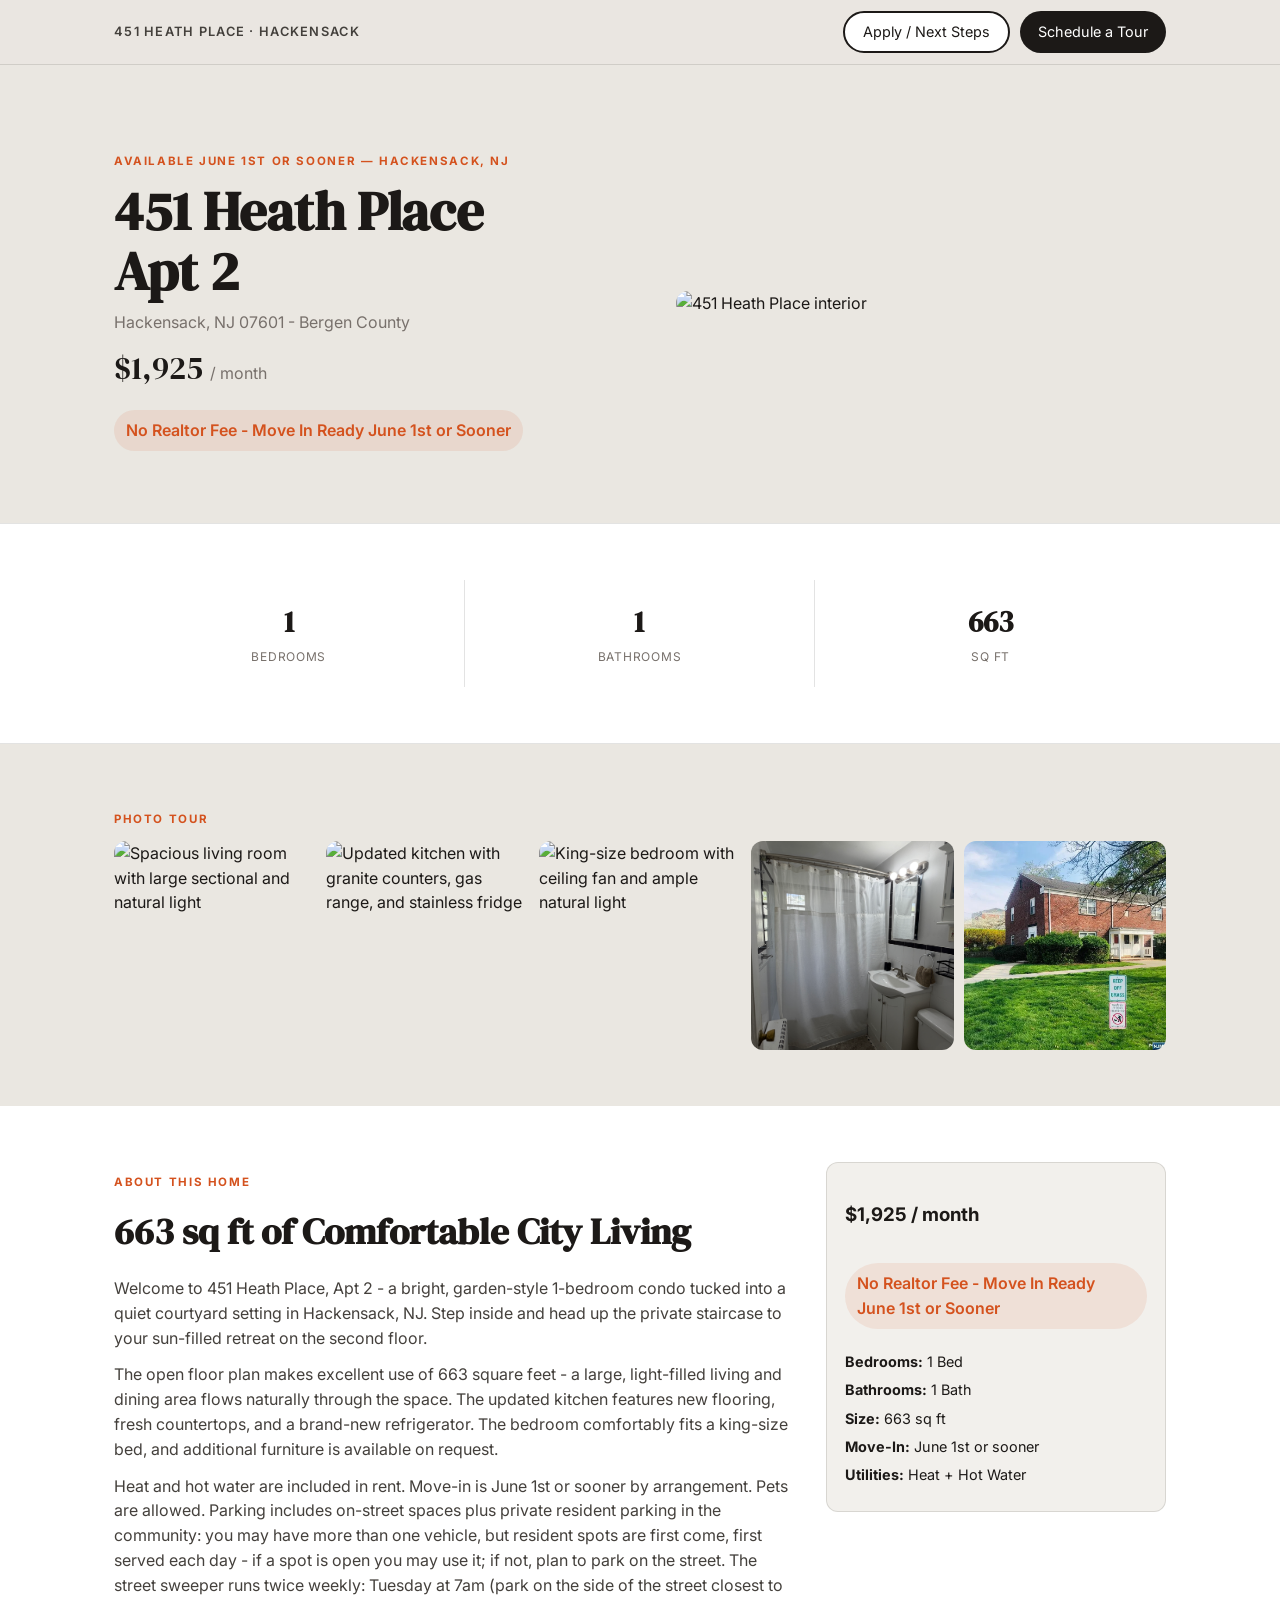
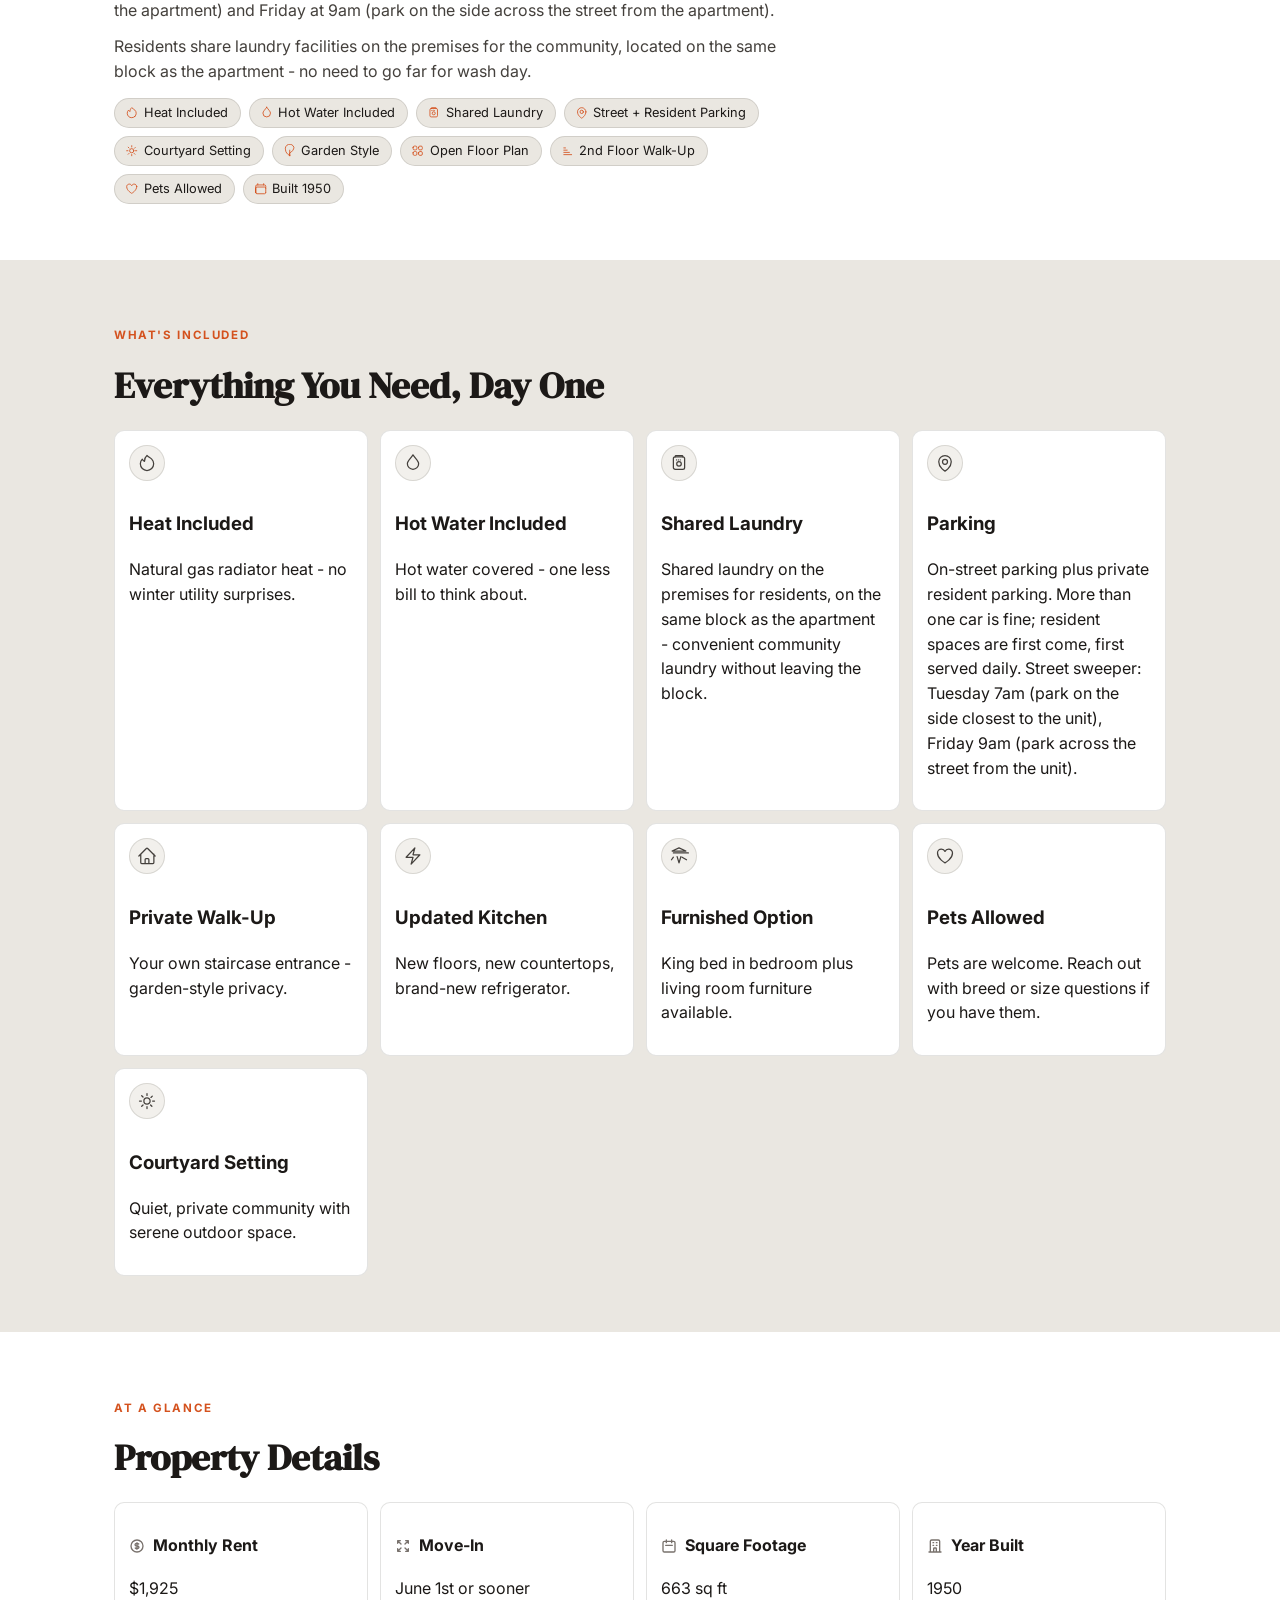
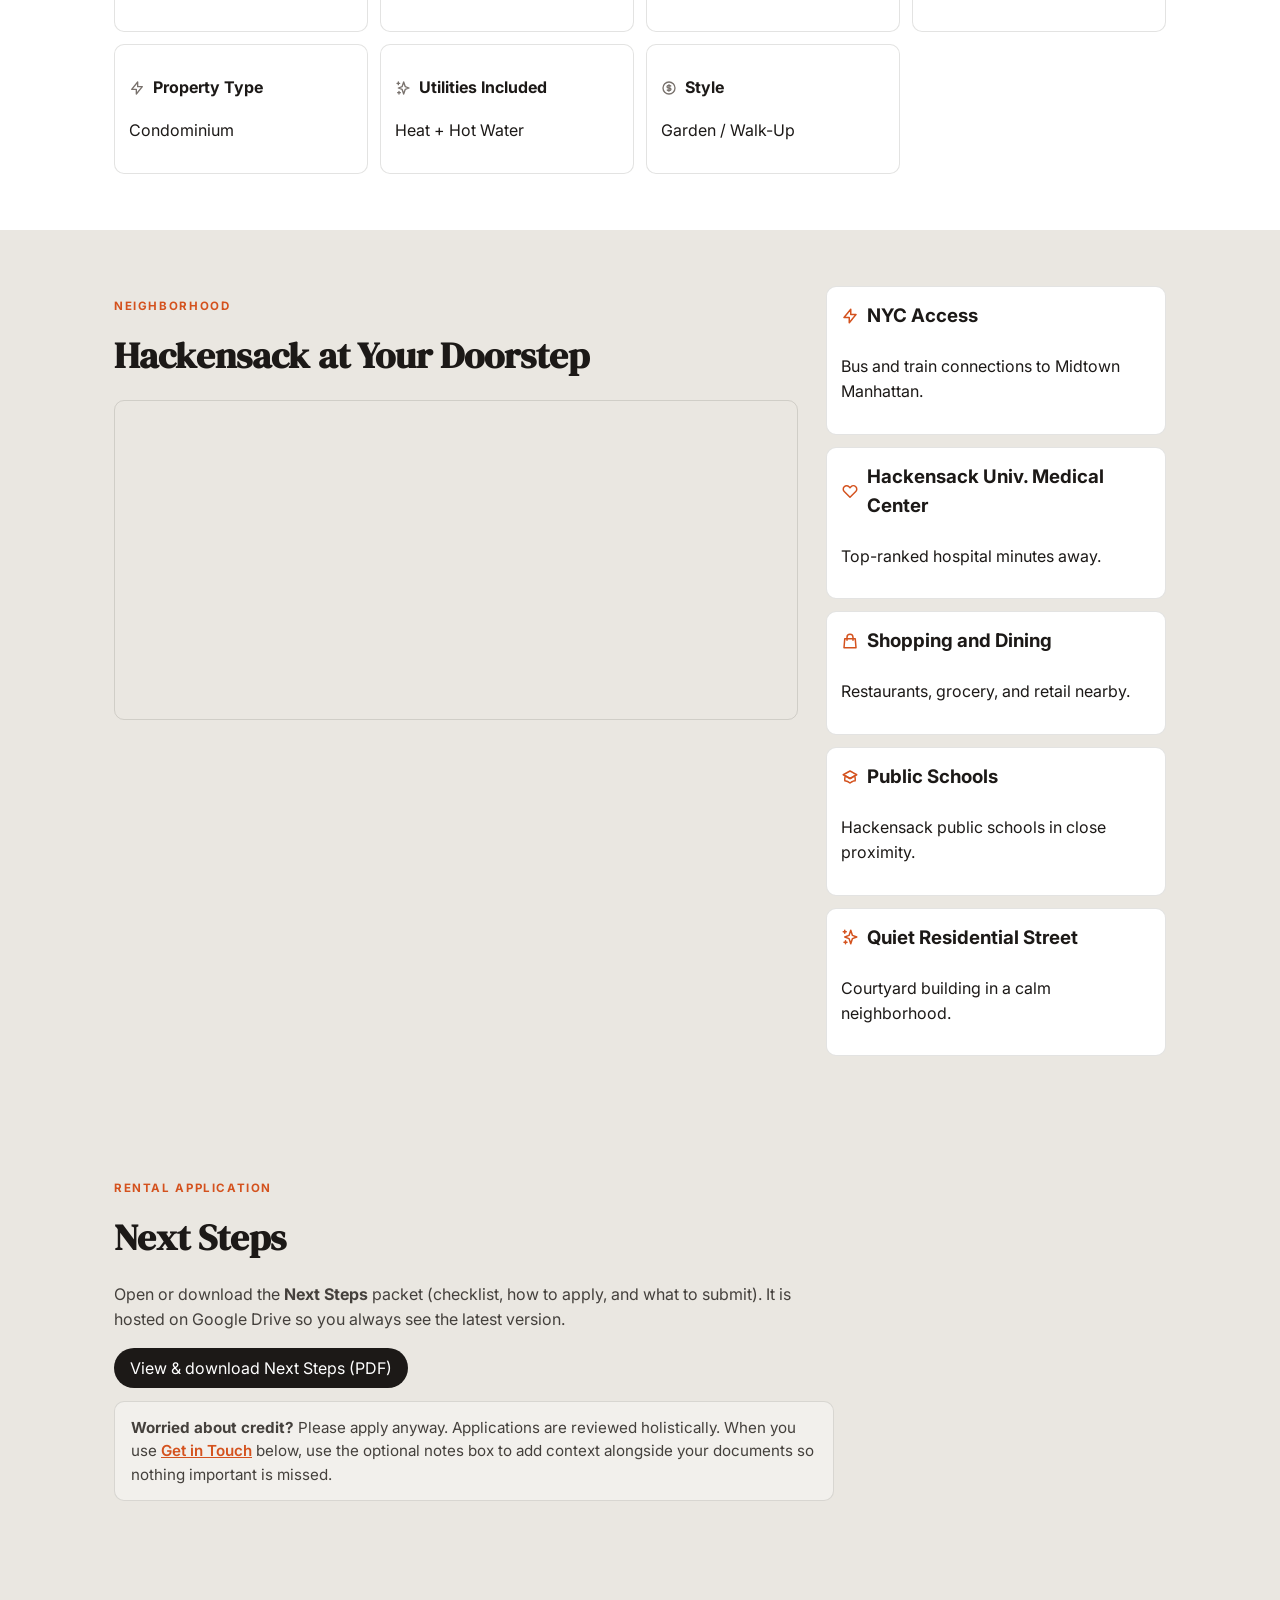
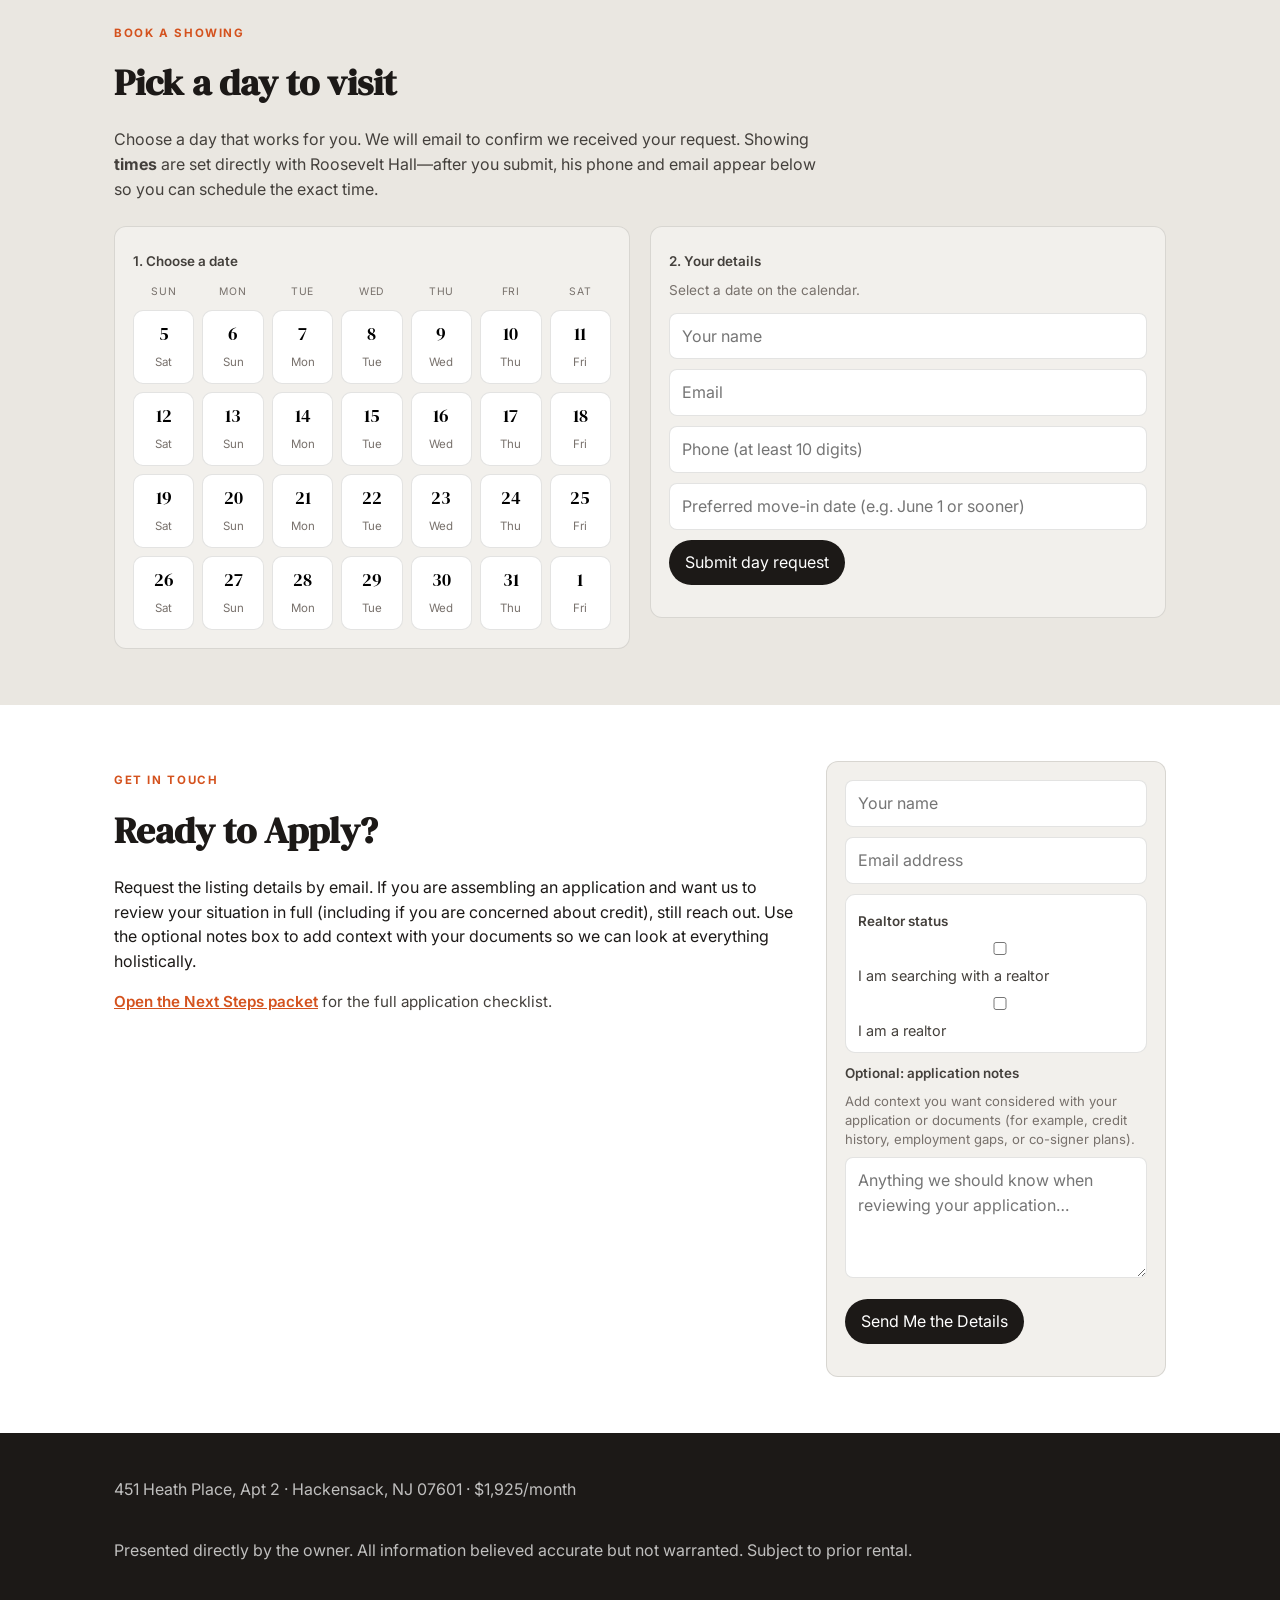
==== commit d35b8906: "Booking: day-only requests, dual contact required, Roosevelt follow-up - Remove time slots; calendar" ====
--- a/index.html
+++ b/index.html
@@ -220,13 +220,11 @@
 .booking-lede { color: var(--ink-mid); margin: 0 0 24px; max-width: 720px; }
 .booking-layout {
   display: grid;
-  grid-template-columns: 1fr 1fr;
+  grid-template-columns: minmax(0, 1fr) minmax(0, 1fr);
   gap: 20px;
   align-items: start;
 }
-.booking-form-card { grid-column: 1 / -1; }
 .booking-calendar-card,
-.booking-slots-card,
 .booking-form-card { min-width: 0; }
 .booking-date-grid {
   display: grid;
@@ -288,6 +286,24 @@
   border-radius: 8px;
   border: 1px dashed var(--border);
   background: var(--cream-mid);
+}
+
+.booking-agent-followup {
+  margin-top: 16px;
+  padding-top: 16px;
+  border-top: 1px solid var(--border);
+  font-size: 0.9rem;
+  color: var(--ink-mid);
+  line-height: 1.55;
+}
+.booking-agent-followup a {
+  color: var(--accent);
+  font-weight: 600;
+}
+.booking-agent-followup .agent-name {
+  font-family: "DM Serif Display", serif;
+  font-size: 1.05rem;
+  color: var(--ink);
 }
 
 footer { background: var(--ink); color: rgba(255, 255, 255, 0.72); padding: 28px 0; }
@@ -438,31 +454,26 @@
   <section id="schedule-showing">
     <div class="container">
       <p class="eyebrow">Book a Showing</p>
-      <h2>Pick a Date &amp; Time</h2>
-      <p class="booking-lede">Tours with lock-box access, 9am–7pm daily — 30-minute slots. Your realtor can meet prospects on site during these windows.</p>
+      <h2>Pick a day to visit</h2>
+      <p class="booking-lede">Choose a day that works for you. We will email to confirm we received your request. Showing <strong>times</strong> are set directly with Roosevelt Hall—after you submit, his phone and email appear below so you can schedule the exact time.</p>
       <div id="bookingSchedule" class="booking-layout reveal">
         <div class="booking-calendar-card card">
           <p class="field-label">1. Choose a date</p>
           <div id="bookingDateGrid" class="booking-date-grid" role="group" aria-label="Available dates"></div>
         </div>
-        <div class="booking-slots-card card">
-          <p class="field-label">2. Choose a time (local)</p>
-          <p id="bookingSlotHint" class="booking-hint">Select a date first.</p>
-          <div id="bookingSlotWrap" class="booking-slot-grid" role="group" aria-label="Time slots"></div>
-        </div>
         <div class="booking-form-card card">
-          <p class="field-label">3. Your details</p>
+          <p class="field-label">2. Your details</p>
+          <p id="bookingDateHint" class="booking-hint">Select a date on the calendar.</p>
           <form id="bookingForm">
             <input type="text" id="bookingName" name="booking_name" placeholder="Your name" required autocomplete="name" />
-            <p class="field-hint">Email and phone are optional, but enter at least one valid email or a phone number with at least 10 digits.</p>
-            <input type="email" id="bookingEmail" name="booking_email" placeholder="Email (optional)" autocomplete="email" />
-            <input type="tel" id="bookingPhone" name="booking_phone" placeholder="Phone (optional)" autocomplete="tel" />
-            <input type="text" id="bookingMoveIn" name="move_in_preference" placeholder="Move-in: June 1st or sooner (add your preferred date)" required />
+            <input type="email" id="bookingEmail" name="booking_email" placeholder="Email" required autocomplete="email" />
+            <input type="tel" id="bookingPhone" name="booking_phone" placeholder="Phone (at least 10 digits)" required autocomplete="tel" />
+            <input type="text" id="bookingMoveIn" name="move_in_preference" placeholder="Preferred move-in date (e.g. June 1 or sooner)" required />
             <input type="hidden" id="bookingDateIso" name="showing_date_iso" value="" />
-            <input type="hidden" id="bookingTimeLabel" name="showing_time_label" value="" />
-            <button type="submit" class="btn btn-dark" id="bookingSubmitBtn">Request this slot</button>
+            <button type="submit" class="btn btn-dark" id="bookingSubmitBtn">Submit day request</button>
             <p id="bookingProxyNote" class="booking-proxy-note hidden"></p>
-            <p id="bookingStatus" class="booking-status" role="status"></p>
+            <p id="bookingStatus" class="booking-status" role="status" aria-live="polite"></p>
+            <div id="bookingAgentFollowup" class="booking-agent-followup hidden" aria-live="polite"></div>
           </form>
         </div>
       </div>
@@ -512,7 +523,7 @@
   </footer>
 
   <script>
-    const LISTING = {"id": "451-heath", "property": {"address_line1": "451 Heath Place", "unit": "Apt 2", "city": "Hackensack", "state": "NJ", "zip": "07601", "county": "Bergen County", "rent": 1925, "bedrooms": 1, "bathrooms": 1, "sqft": 663, "year_built": 1950, "property_type": "Condominium", "style": "Garden / 2nd Floor Walk-Up", "floor": "2nd floor walk-up", "available": "Available June 1st or sooner", "offer": "No Realtor Fee - Move In Ready June 1st or Sooner", "description_paragraphs": ["Welcome to 451 Heath Place, Apt 2 - a bright, garden-style 1-bedroom condo tucked into a quiet courtyard setting in Hackensack, NJ. Step inside and head up the private staircase to your sun-filled retreat on the second floor.", "The open floor plan makes excellent use of 663 square feet - a large, light-filled living and dining area flows naturally through the space. The updated kitchen features new flooring, fresh countertops, and a brand-new refrigerator. The bedroom comfortably fits a king-size bed, and additional furniture is available on request.", "Heat and hot water are included in rent. Move-in is June 1st or sooner by arrangement. Pets are allowed. Parking includes on-street spaces plus private resident parking in the community: you may have more than one vehicle, but resident spots are first come, first served each day - if a spot is open you may use it; if not, plan to park on the street. The street sweeper runs twice weekly: Tuesday at 7am (park on the side of the street closest to the apartment) and Friday at 9am (park on the side across the street from the apartment).", "Residents share laundry facilities on the premises for the community, located on the same block as the apartment - no need to go far for wash day."], "chips": ["Heat Included", "Hot Water Included", "Shared Laundry", "Street + Resident Parking", "Courtyard Setting", "Garden Style", "Open Floor Plan", "2nd Floor Walk-Up", "Pets Allowed", "Built 1950"], "features": [{"name": "Heat Included", "description": "Natural gas radiator heat - no winter utility surprises."}, {"name": "Hot Water Included", "description": "Hot water covered - one less bill to think about."}, {"name": "Shared Laundry", "description": "Shared laundry on the premises for residents, on the same block as the apartment - convenient community laundry without leaving the block."}, {"name": "Parking", "description": "On-street parking plus private resident parking. More than one car is fine; resident spaces are first come, first served daily. Street sweeper: Tuesday 7am (park on the side closest to the unit), Friday 9am (park across the street from the unit)."}, {"name": "Private Walk-Up", "description": "Your own staircase entrance - garden-style privacy."}, {"name": "Updated Kitchen", "description": "New floors, new countertops, brand-new refrigerator."}, {"name": "Furnished Option", "description": "King bed in bedroom plus living room furniture available."}, {"name": "Pets Allowed", "description": "Pets are welcome. Reach out with breed or size questions if you have them."}, {"name": "Courtyard Setting", "description": "Quiet, private community with serene outdoor space."}], "details": [{"key": "Monthly Rent", "value": "$1,925"}, {"key": "Move-In", "value": "June 1st or sooner"}, {"key": "Square Footage", "value": "663 sq ft"}, {"key": "Year Built", "value": "1950"}, {"key": "Property Type", "value": "Condominium"}, {"key": "Utilities Included", "value": "Heat + Hot Water"}, {"key": "Style", "value": "Garden / Walk-Up"}], "neighborhood": [{"name": "NYC Access", "description": "Bus and train connections to Midtown Manhattan."}, {"name": "Hackensack Univ. Medical Center", "description": "Top-ranked hospital minutes away."}, {"name": "Shopping and Dining", "description": "Restaurants, grocery, and retail nearby."}, {"name": "Public Schools", "description": "Hackensack public schools in close proximity."}, {"name": "Quiet Residential Street", "description": "Courtyard building in a calm neighborhood."}], "map_query": "451+Heath+Place+Hackensack+NJ+07601", "hero_alt": "451 Heath Place interior"}, "agent": {"name": "Roosevelt Hall", "title": "REALTOR", "brokerage": "Coldwell Banker Realty", "office_address": "50 Broadway, Hillsdale, NJ 07642", "mobile": "(201) 280-6333", "office": "(201) 599-1100", "profile_url": "https://www.realtor.com/realestateagents/5673e76b89a689010069dbc1"}, "site": {"lead_email": "elombe@swftstudios.com", "booking_backup_email": "elombe@swftstudios.com", "showing_inquiry_property_phrase": "451 Heath Pl Apt 2", "next_steps_url": "https://drive.google.com/file/d/1NwJDSIv0h8e-ZndqL5YvrEXStECKfalr/view?usp=sharing", "booking_proxy_url": "https://451-heath-booking-proxy.elombe.workers.dev", "airtable_base_id": "appx3jGQIAp1lzwW0", "airtable_table_id": "tblERKv4TuOnkYFRS", "site_url": "https://swftstudios.github.io/451-heath-listing/", "pdf_url": "https://swftstudios.github.io/451-heath-listing/listing-info.pdf", "disclaimer": "Presented directly by the owner. All information believed accurate but not warranted. Subject to prior rental."}, "assets": {"hero": "hero.jpg", "photos": [{"file": "photo1.jpg", "label": "LIVING ROOM", "alt": "Spacious living room with large sectional and natural light"}, {"file": "photo2.jpg", "label": "KITCHEN", "alt": "Updated kitchen with granite counters, gas range, and stainless fridge"}, {"file": "photo3.jpg", "label": "BEDROOM", "alt": "King-size bedroom with ceiling fan and ample natural light"}, {"file": "photo4.jpg", "label": "BATHROOM", "alt": "Full bathroom with tub/shower, vanity, and classic black-and-white tile"}, {"file": "photo5.jpg", "label": "EXTERIOR", "alt": "Classic brick building exterior with lush courtyard lawn"}]}, "theme": {"style": "cream-modern", "palette": {"ink": "#1c1917", "accent": "#d4521e", "cream": "#eae7e1", "cream_mid": "#f2f0ec", "white": "#ffffff", "muted": "#78716c", "light_ink": "#b4b0aa", "faint": "#8c8882"}}};
+    const LISTING = {"id": "451-heath", "property": {"address_line1": "451 Heath Place", "unit": "Apt 2", "city": "Hackensack", "state": "NJ", "zip": "07601", "county": "Bergen County", "rent": 1925, "bedrooms": 1, "bathrooms": 1, "sqft": 663, "year_built": 1950, "property_type": "Condominium", "style": "Garden / 2nd Floor Walk-Up", "floor": "2nd floor walk-up", "available": "Available June 1st or sooner", "offer": "No Realtor Fee - Move In Ready June 1st or Sooner", "description_paragraphs": ["Welcome to 451 Heath Place, Apt 2 - a bright, garden-style 1-bedroom condo tucked into a quiet courtyard setting in Hackensack, NJ. Step inside and head up the private staircase to your sun-filled retreat on the second floor.", "The open floor plan makes excellent use of 663 square feet - a large, light-filled living and dining area flows naturally through the space. The updated kitchen features new flooring, fresh countertops, and a brand-new refrigerator. The bedroom comfortably fits a king-size bed, and additional furniture is available on request.", "Heat and hot water are included in rent. Move-in is June 1st or sooner by arrangement. Pets are allowed. Parking includes on-street spaces plus private resident parking in the community: you may have more than one vehicle, but resident spots are first come, first served each day - if a spot is open you may use it; if not, plan to park on the street. The street sweeper runs twice weekly: Tuesday at 7am (park on the side of the street closest to the apartment) and Friday at 9am (park on the side across the street from the apartment).", "Residents share laundry facilities on the premises for the community, located on the same block as the apartment - no need to go far for wash day."], "chips": ["Heat Included", "Hot Water Included", "Shared Laundry", "Street + Resident Parking", "Courtyard Setting", "Garden Style", "Open Floor Plan", "2nd Floor Walk-Up", "Pets Allowed", "Built 1950"], "features": [{"name": "Heat Included", "description": "Natural gas radiator heat - no winter utility surprises."}, {"name": "Hot Water Included", "description": "Hot water covered - one less bill to think about."}, {"name": "Shared Laundry", "description": "Shared laundry on the premises for residents, on the same block as the apartment - convenient community laundry without leaving the block."}, {"name": "Parking", "description": "On-street parking plus private resident parking. More than one car is fine; resident spaces are first come, first served daily. Street sweeper: Tuesday 7am (park on the side closest to the unit), Friday 9am (park across the street from the unit)."}, {"name": "Private Walk-Up", "description": "Your own staircase entrance - garden-style privacy."}, {"name": "Updated Kitchen", "description": "New floors, new countertops, brand-new refrigerator."}, {"name": "Furnished Option", "description": "King bed in bedroom plus living room furniture available."}, {"name": "Pets Allowed", "description": "Pets are welcome. Reach out with breed or size questions if you have them."}, {"name": "Courtyard Setting", "description": "Quiet, private community with serene outdoor space."}], "details": [{"key": "Monthly Rent", "value": "$1,925"}, {"key": "Move-In", "value": "June 1st or sooner"}, {"key": "Square Footage", "value": "663 sq ft"}, {"key": "Year Built", "value": "1950"}, {"key": "Property Type", "value": "Condominium"}, {"key": "Utilities Included", "value": "Heat + Hot Water"}, {"key": "Style", "value": "Garden / Walk-Up"}], "neighborhood": [{"name": "NYC Access", "description": "Bus and train connections to Midtown Manhattan."}, {"name": "Hackensack Univ. Medical Center", "description": "Top-ranked hospital minutes away."}, {"name": "Shopping and Dining", "description": "Restaurants, grocery, and retail nearby."}, {"name": "Public Schools", "description": "Hackensack public schools in close proximity."}, {"name": "Quiet Residential Street", "description": "Courtyard building in a calm neighborhood."}], "map_query": "451+Heath+Place+Hackensack+NJ+07601", "hero_alt": "451 Heath Place interior"}, "agent": {"name": "Roosevelt Hall", "title": "REALTOR", "brokerage": "Coldwell Banker Realty", "office_address": "50 Broadway, Hillsdale, NJ 07642", "mobile": "(201) 280-6333", "office": "(201) 599-1100", "profile_url": "https://www.realtor.com/realestateagents/5673e76b89a689010069dbc1", "contact_email": ""}, "site": {"lead_email": "elombe@swftstudios.com", "booking_backup_email": "elombe@swftstudios.com", "showing_inquiry_property_phrase": "451 Heath Pl Apt 2", "next_steps_url": "https://drive.google.com/file/d/1NwJDSIv0h8e-ZndqL5YvrEXStECKfalr/view?usp=sharing", "booking_proxy_url": "https://451-heath-booking-proxy.elombe.workers.dev", "airtable_base_id": "appx3jGQIAp1lzwW0", "airtable_table_id": "tblERKv4TuOnkYFRS", "site_url": "https://swftstudios.github.io/451-heath-listing/", "pdf_url": "https://swftstudios.github.io/451-heath-listing/listing-info.pdf", "disclaimer": "Presented directly by the owner. All information believed accurate but not warranted. Subject to prior rental."}, "assets": {"hero": "hero.jpg", "photos": [{"file": "photo1.jpg", "label": "LIVING ROOM", "alt": "Spacious living room with large sectional and natural light"}, {"file": "photo2.jpg", "label": "KITCHEN", "alt": "Updated kitchen with granite counters, gas range, and stainless fridge"}, {"file": "photo3.jpg", "label": "BEDROOM", "alt": "King-size bedroom with ceiling fan and ample natural light"}, {"file": "photo4.jpg", "label": "BATHROOM", "alt": "Full bathroom with tub/shower, vanity, and classic black-and-white tile"}, {"file": "photo5.jpg", "label": "EXTERIOR", "alt": "Classic brick building exterior with lush courtyard lawn"}]}, "theme": {"style": "cream-modern", "palette": {"ink": "#1c1917", "accent": "#d4521e", "cream": "#eae7e1", "cream_mid": "#f2f0ec", "white": "#ffffff", "muted": "#78716c", "light_ink": "#b4b0aa", "faint": "#8c8882"}}};
     const FS_ENDPOINT = `https://formsubmit.co/ajax/${LISTING.site.lead_email}`;
     const BOOKING_FORM_SUBMIT_BACKUP_URL = (function bookingBackupUrl() {
       const raw = String(
@@ -700,21 +711,6 @@
     document.getElementById("searchingWithRealtor").addEventListener("change", toggleRealtorContactFields);
     document.getElementById("iAmRealtor").addEventListener("change", toggleRealtorContactFields);
 
-    const BOOKING_SLOT_MINUTES = (function buildSlots() {
-      const out = [];
-      for (let m = 9 * 60; m <= 18 * 60 + 30; m += 30) {
-        out.push(m);
-      }
-      return out;
-    })();
-
-    function formatSlotLabel(totalMinutes) {
-      const h = Math.floor(totalMinutes / 60);
-      const mm = totalMinutes % 60;
-      const d = new Date(2000, 0, 1, h, mm);
-      return d.toLocaleTimeString(undefined, { hour: "numeric", minute: "2-digit" });
-    }
-
     function isoDateLocal(d) {
       const y = d.getFullYear();
       const mo = String(d.getMonth() + 1).padStart(2, "0");
@@ -735,26 +731,14 @@
       return digits.length >= 10;
     }
 
-    function validateBookingEmailOrPhone(email, phone) {
+    function validateBookingContactRequired(email, phone) {
       const e = String(email).trim();
       const p = String(phone).trim();
-      if (e && !isValidBookingEmail(e)) {
-        return {
-          ok: false,
-          message: "Please enter a valid email, or clear that field and use phone only."
-        };
-      }
-      if (p && !isValidBookingPhone(p)) {
-        return {
-          ok: false,
-          message: "Please enter a valid phone number (at least 10 digits), or clear it and use email only."
-        };
-      }
-      if (!isValidBookingEmail(e) && !isValidBookingPhone(p)) {
-        return {
-          ok: false,
-          message: "Please enter a valid email or phone number (at least one is required)."
-        };
+      if (!isValidBookingEmail(e)) {
+        return { ok: false, message: "Please enter a valid email address." };
+      }
+      if (!isValidBookingPhone(p)) {
+        return { ok: false, message: "Please enter a valid phone number (at least 10 digits)." };
       }
       return { ok: true };
     }
@@ -826,11 +810,13 @@
       const who = String(payload.name || "").trim() || "A prospect";
       const property = bookingFormsubmitPropertyPhrase(listing);
       const datePart = formatShowingDateLong(payload.showingDate) || payload.showingDate || "(date not set)";
-      const timePart = String(payload.showingTime || "").trim() || "(time not set)";
       const phoneLine = String(payload.phone || "").trim() || "—";
       const emailLine = String(payload.email || "").trim() || "—";
+      const moveIn = String(payload.moveInPreference || "").trim() || "—";
       return (
-        `${who} would like to see ${property} on ${datePart} and ${timePart}.\n\n` +
+        `${who} requested a preferred showing day for ${property}.\n` +
+        `Preferred day: ${datePart}.\n` +
+        `Move-in preference: ${moveIn}.\n\n` +
         `You can reach them at:\n` +
         `Phone: ${phoneLine}\n` +
         `Email: ${emailLine}`
@@ -839,33 +825,76 @@
 
     function bookingFormsubmitSubject(name) {
       const n = String(name || "").trim() || "Unknown";
-      return `451 Apt Showing Inquiry from ${n}`;
+      return `451 Apt Showing day request from ${n}`;
+    }
+
+    function escapeHtml(s) {
+      return String(s)
+        .replace(/&/g, "&amp;")
+        .replace(/</g, "&lt;")
+        .replace(/>/g, "&gt;")
+        .replace(/"/g, "&quot;");
+    }
+
+    function digitsForTel(s) {
+      return String(s || "").replace(/\D/g, "");
+    }
+
+    function renderBookingAgentFollowup(el) {
+      if (!el) {
+        return;
+      }
+      const a = LISTING.agent;
+      if (!a) {
+        return;
+      }
+      const mobileDigits = digitsForTel(a.mobile);
+      const phoneInner = mobileDigits
+        ? `<a href="tel:${escapeHtml(mobileDigits)}">${escapeHtml(a.mobile)}</a>`
+        : escapeHtml(a.mobile);
+      const emailTrim = String(a.contact_email || "").trim();
+      let emailBlock = "";
+      if (emailTrim) {
+        emailBlock =
+          `<p style="margin:0.6em 0 0"><strong>Email:</strong> <a href="mailto:${escapeHtml(emailTrim)}">${escapeHtml(emailTrim)}</a></p>`;
+      } else if (a.profile_url) {
+        emailBlock =
+          `<p style="margin:0.6em 0 0"><strong>Email:</strong> use the contact options on ` +
+          `<a href="${escapeHtml(a.profile_url)}" target="_blank" rel="noopener noreferrer">Roosevelt&rsquo;s Realtor.com profile</a>.</p>`;
+      }
+      el.innerHTML =
+        `<p class="agent-name">${escapeHtml(a.name)}</p>` +
+        `<p style="margin:0.35em 0 0;font-size:0.88rem">To schedule your <strong>showing time</strong> for that day, contact Roosevelt directly:</p>` +
+        `<p style="margin:0.6em 0 0"><strong>Phone:</strong> ${phoneInner}</p>` +
+        emailBlock;
+      el.classList.remove("hidden");
     }
 
     function initBookingScheduler() {
       const grid = document.getElementById("bookingDateGrid");
-      const slotWrap = document.getElementById("bookingSlotWrap");
-      const slotHint = document.getElementById("bookingSlotHint");
       const form = document.getElementById("bookingForm");
       const statusEl = document.getElementById("bookingStatus");
       const proxyNote = document.getElementById("bookingProxyNote");
       const dateIsoInput = document.getElementById("bookingDateIso");
-      const timeLabelInput = document.getElementById("bookingTimeLabel");
+      const dateHint = document.getElementById("bookingDateHint");
       const submitBtn = document.getElementById("bookingSubmitBtn");
-
-      if (!grid || !form || !slotWrap || !slotHint) {
+      const agentFollowup = document.getElementById("bookingAgentFollowup");
+
+      if (!grid || !form || !dateHint) {
         return;
       }
 
       const proxyUrl = LISTING.site && LISTING.site.booking_proxy_url
         ? String(LISTING.site.booking_proxy_url).trim()
         : "";
+
+      const FORMSUBMIT_SHOWING_TIME = "Day only (coordinate time with agent)";
 
       if (!proxyUrl) {
         if (proxyNote) {
           proxyNote.classList.remove("hidden");
           proxyNote.textContent =
-            "Once the booking endpoint is deployed, requests save to Airtable automatically. Until then, use Get in Touch below — showings are generally available 9am–7pm daily (30-minute slots).";
+            "Once the booking endpoint is deployed, requests save automatically. Until then, use Get in Touch below.";
         }
         if (submitBtn) {
           submitBtn.disabled = true;
@@ -884,31 +913,7 @@
       });
 
       let selectedDateBtn = null;
-      let selectedSlotBtn = null;
       let selectedDate = null;
-
-      function renderSlots() {
-        slotWrap.innerHTML = "";
-        if (!selectedDate) {
-          return;
-        }
-        BOOKING_SLOT_MINUTES.forEach((mins) => {
-          const label = formatSlotLabel(mins);
-          const b = document.createElement("button");
-          b.type = "button";
-          b.className = "booking-slot-btn";
-          b.textContent = label;
-          b.addEventListener("click", () => {
-            if (selectedSlotBtn) {
-              selectedSlotBtn.classList.remove("selected");
-            }
-            b.classList.add("selected");
-            selectedSlotBtn = b;
-            timeLabelInput.value = label;
-          });
-          slotWrap.appendChild(b);
-        });
-      }
 
       const blockedDates = new Set();
 
@@ -933,13 +938,13 @@
           selectedDateBtn = btn;
           selectedDate = btn.dataset.iso;
           dateIsoInput.value = selectedDate;
-          if (selectedSlotBtn) {
-            selectedSlotBtn.classList.remove("selected");
+          if (agentFollowup) {
+            agentFollowup.classList.add("hidden");
           }
-          selectedSlotBtn = null;
-          timeLabelInput.value = "";
-          renderSlots();
-          slotHint.textContent = `Times for ${selectedDate}`;
+          const pretty = formatShowingDateLong(selectedDate);
+          dateHint.textContent = pretty
+            ? `Preferred showing day: ${pretty}`
+            : `Preferred day: ${selectedDate}`;
         });
         grid.appendChild(btn);
       }
@@ -951,13 +956,13 @@
           statusEl.textContent = "Booking backend not configured yet.";
           return;
         }
-        if (!dateIsoInput.value || !timeLabelInput.value) {
-          statusEl.textContent = "Please choose a date and time.";
+        if (!dateIsoInput.value) {
+          statusEl.textContent = "Please choose a date on the calendar.";
           return;
         }
         const emailVal = document.getElementById("bookingEmail").value.trim();
         const phoneVal = document.getElementById("bookingPhone").value.trim();
-        const contactCheck = validateBookingEmailOrPhone(emailVal, phoneVal);
+        const contactCheck = validateBookingContactRequired(emailVal, phoneVal);
         if (!contactCheck.ok) {
           statusEl.textContent = contactCheck.message;
           return;
@@ -967,9 +972,13 @@
           email: emailVal,
           phone: phoneVal,
           showingDate: dateIsoInput.value,
-          showingTime: timeLabelInput.value,
+          showingTime: "",
           moveInPreference: document.getElementById("bookingMoveIn").value.trim()
         };
+        if (!payload.moveInPreference) {
+          statusEl.textContent = "Please add your preferred move-in timing.";
+          return;
+        }
         submitBtn.disabled = true;
         submitBtn.textContent = "Sending…";
         try {
@@ -991,69 +1000,59 @@
           function resetBookingFormUi() {
             form.reset();
             dateIsoInput.value = "";
-            timeLabelInput.value = "";
-            if (selectedSlotBtn) {
-              selectedSlotBtn.classList.remove("selected");
-            }
             if (selectedDateBtn) {
               selectedDateBtn.classList.remove("selected");
             }
-            selectedSlotBtn = null;
             selectedDateBtn = null;
             selectedDate = null;
-            slotWrap.innerHTML = "";
-            slotHint.textContent = "Select a date first.";
+            dateHint.textContent = "Select a date on the calendar.";
           }
+
+          const inquiryMsg = buildBookingFormsubmitMessage(LISTING, payload);
 
           if (responseOk) {
             try {
-              const inquiryMsg = buildBookingFormsubmitMessage(LISTING, payload);
-              const moveIn = String(payload.moveInPreference || "").trim();
               await postToFormsubmitAjax(FS_ENDPOINT, {
                 _subject: bookingFormsubmitSubject(payload.name),
                 name: payload.name,
                 email: payload.email,
                 phone: payload.phone,
                 showing_date: payload.showingDate,
-                showing_time: payload.showingTime,
+                showing_time: FORMSUBMIT_SHOWING_TIME,
                 move_in_preference: payload.moveInPreference,
-                message:
-                  inquiryMsg +
-                  (moveIn ? `\n\nMove-in preference: ${moveIn}` : "")
+                message: inquiryMsg
               });
             } catch (_) {
               /* Airtable saved; FormSubmit email is best-effort */
             }
-            statusEl.textContent = "Requested. We'll confirm your showing soon.";
+            statusEl.textContent =
+              "Your message was sent. You'll hear from someone shortly.";
+            renderBookingAgentFollowup(agentFollowup);
             resetBookingFormUi();
           } else {
             const detail = formatBookingProxyError(responseText);
             const backupUrl = BOOKING_FORM_SUBMIT_BACKUP_URL || FS_ENDPOINT;
-            const inquiryMsg = buildBookingFormsubmitMessage(LISTING, payload);
-            const moveIn = String(payload.moveInPreference || "").trim();
             const backupBody = {
               _subject: bookingFormsubmitSubject(payload.name),
               name: payload.name,
               email: payload.email,
               phone: payload.phone,
               showing_date: payload.showingDate,
-              showing_time: payload.showingTime,
+              showing_time: FORMSUBMIT_SHOWING_TIME,
               move_in_preference: payload.moveInPreference,
               calendar_error: detail,
               raw_response: responseText.slice(0, 4000),
-              message:
-                inquiryMsg +
-                (moveIn ? `\n\nMove-in preference: ${moveIn}` : "") +
-                `\n\n---\nCalendar/Airtable did not save this request.\n${detail}`
+              message: inquiryMsg + `\n\n---\nCalendar/Airtable did not save this request.\n${detail}`
             };
             try {
               await postToFormsubmitAjax(backupUrl, backupBody);
               statusEl.textContent =
                 "Your message was sent. You'll hear from someone shortly.";
+              renderBookingAgentFollowup(agentFollowup);
               resetBookingFormUi();
             } catch {
               statusEl.textContent =
-                "We could not save your slot (" +
+                "We could not save your request (" +
                 detail +
                 "). The backup email also failed — please use Get in Touch below.";
             }
@@ -1062,7 +1061,7 @@
           statusEl.textContent = "Could not save your request. Try again or use Get in Touch.";
         } finally {
           submitBtn.disabled = !proxyUrl;
-          submitBtn.textContent = "Request this slot";
+          submitBtn.textContent = "Submit day request";
         }
       });
     }
